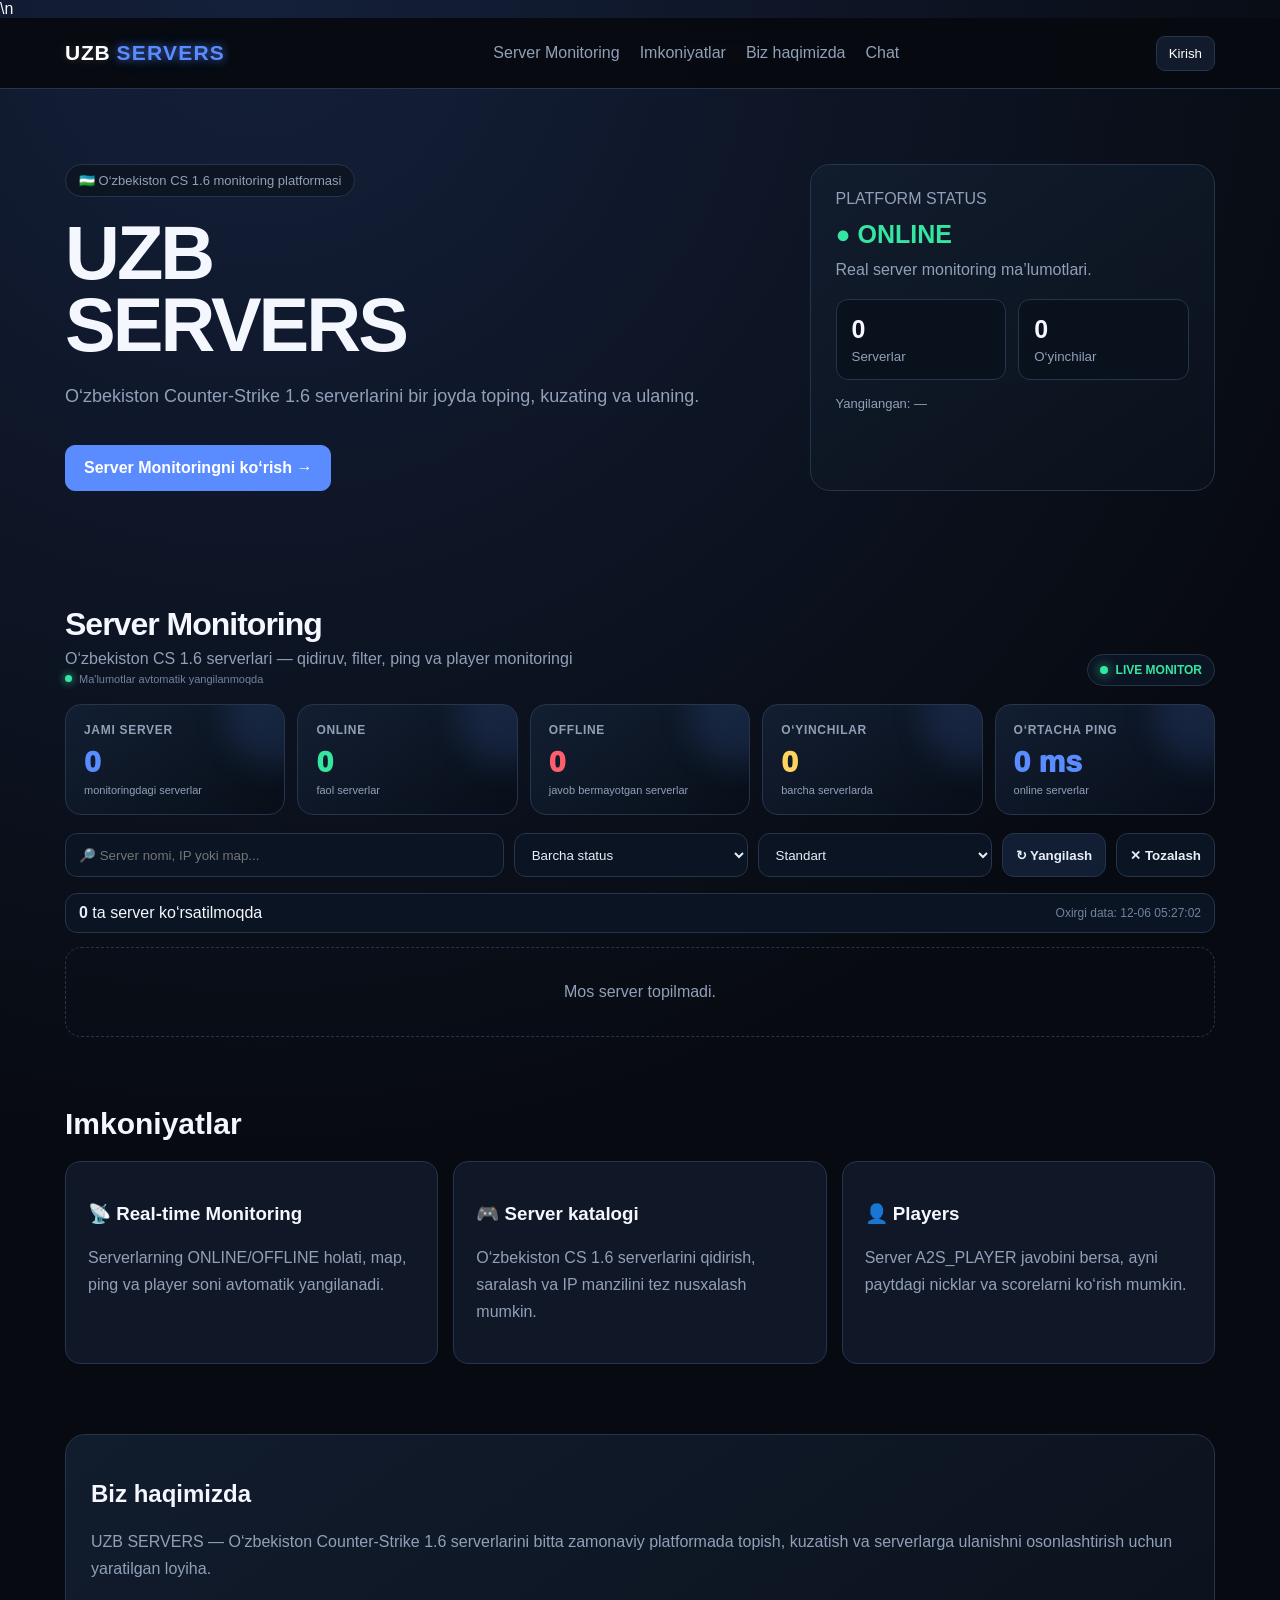
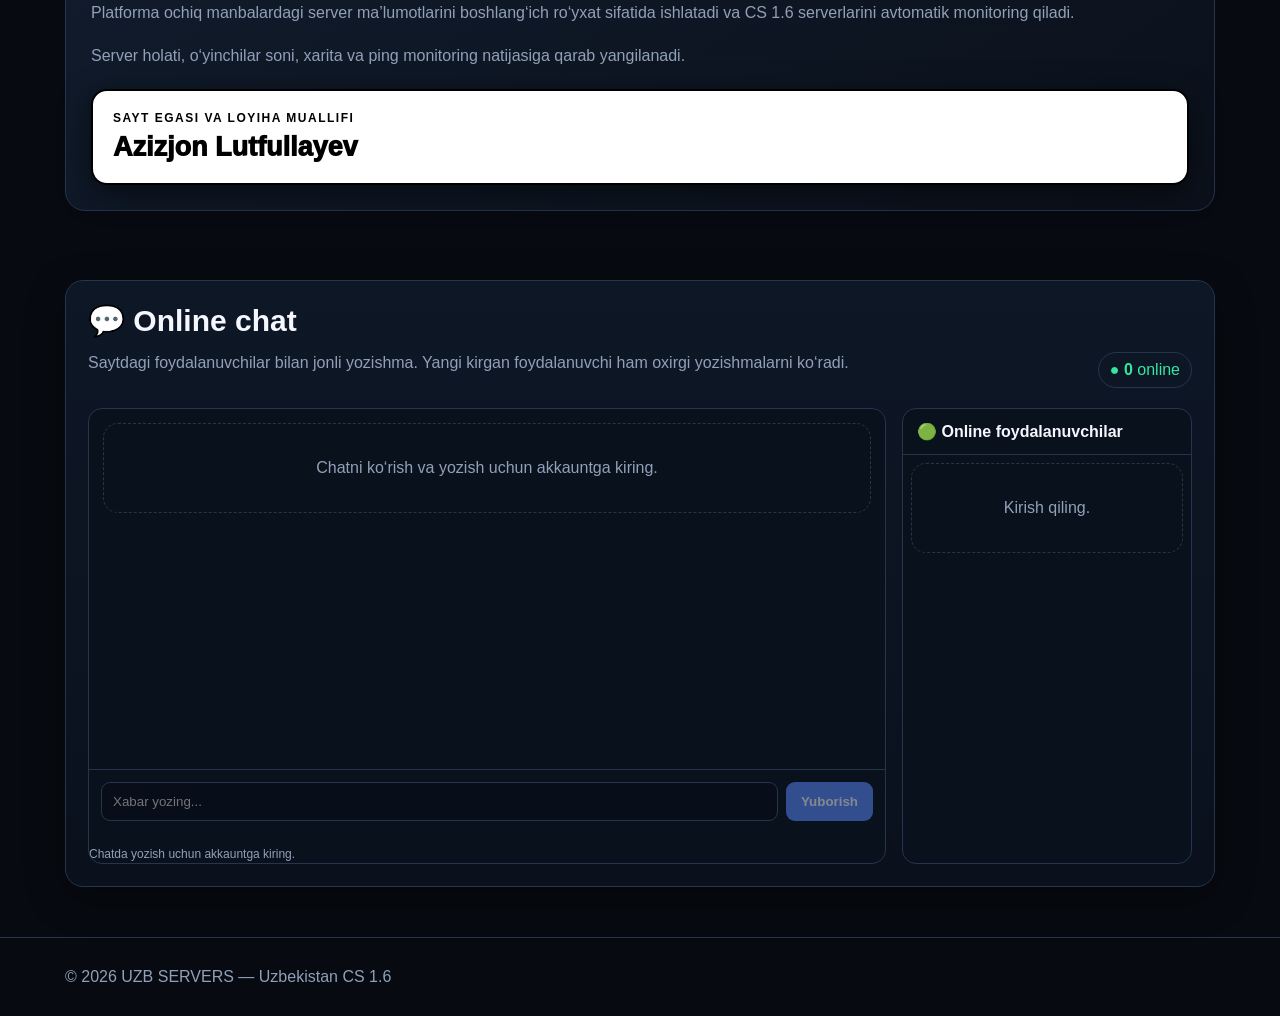
==== public/index.html @ a0f43f0a "Update index.html" ====
<!doctype html>
<html lang="uz">
<head>

<meta charset="UTF-8">
<meta name="viewport" content="width=device-width,initial-scale=1">
<meta name="google-site-verification" content="S3c8AlsZO5zrsL05Uv-5ZqD1f1On1FGjm7GGjLqEiII" />
<title>UZB SERVERS — CS 1.6 Uzbekistan Servers</title>
<meta name="generator" content="UZB SERVERS Server Monitoring build 2026-10-02">\n<meta name="description" content="UZB SERVERS — O‘zbekistondagi CS 1.6 serverlar katalogi. Serverlar, IP manzillar, o‘yinchilar va server holatini ko‘ring.">
<meta name="keywords" content="CS 1.6, Counter Strike 1.6, Uzbekistan servers, Uzbek CS 1.6 servers, UZB servers">
<meta name="robots" content="index, follow">
<link rel="canonical" href="https://uzbservers.uzbservers.workers.dev/">


<style>

:root{
  --bg:#070a10;
  --card:#101827;
  --line:#26344c;
  --text:#f5f7ff;
  --muted:#91a0b8;
  --blue:#5b8cff;
  --green:#35e6a0;
  --red:#ff5f6d;
  --black:#050505
}

*{
  box-sizing:border-box
}

html{
  scroll-behavior:smooth
}

body{
  margin:0;
  background:radial-gradient(
    circle at 20% 0%,
    #14203a 0,
    #070a10 42%
  );
  color:var(--text);
  font-family:Arial,Helvetica,sans-serif
}

.container{
  width:min(1150px,calc(100% - 30px));
  margin:auto
}


/* =====================================================
   HEADER
===================================================== */

header{
  position:sticky;
  top:0;
  z-index:20;
  background:#070a10ee;
  backdrop-filter:blur(15px);
  border-bottom:1px solid var(--line)
}

.nav{
  min-height:70px;
  display:flex;
  align-items:center;
  justify-content:space-between;
  gap:18px
}

.logo{
  font-size:21px;
  font-weight:900;
  white-space:nowrap
}

.logo span{
  color:var(--blue)
}

nav{
  display:flex;
  gap:20px;
  align-items:center;
  color:var(--muted)
}

nav a{
  text-decoration:none;
  color:inherit
}

nav a:hover{
  color:#fff
}

.auth-nav{
  display:flex;
  gap:8px;
  align-items:center
}

.auth-btn{
  padding:9px 12px;
  border-radius:9px;
  border:1px solid var(--line);
  background:#111b2b;
  color:#fff;
  cursor:pointer
}

.auth-btn:hover{
  border-color:var(--blue)
}

.auth-btn.primary{
  background:var(--blue);
  border-color:var(--blue)
}

.gl-admin-button{
  border-color:#087dff !important;
  box-shadow:0 0 10px #087dff88,0 0 20px #00a66a55;
}

.menu-avatar{
  width:30px;
  height:30px;
  min-width:30px;
  border-radius:50%;
  overflow:hidden;
  display:inline-flex;
  align-items:center;
  justify-content:center;
  background:#172237;
  border:1px solid #3a4d6d;
  font-size:15px
}

.menu-avatar img{
  width:100%;
  height:100%;
  object-fit:cover;
  display:block
}


/* =====================================================
   USER MENU
===================================================== */

.user-menu{
  position:relative;
}

.user-dropdown{
  display:none;
  position:absolute;
  right:0;
  top:calc(100% + 8px);
  min-width:180px;
  padding:7px;
  background:#0d1522;
  border:1px solid var(--line);
  border-radius:12px;
  box-shadow:0 15px 45px #000b;
  z-index:100;
}

.user-dropdown.show{
  display:block;
}

.user-dropdown button{
  width:100%;
  padding:11px 12px;
  border:0;
  border-radius:8px;
  background:transparent;
  color:#fff;
  text-align:left;
  cursor:pointer;
}

.user-dropdown button:hover{
  background:#172237;
}


/* =====================================================
   HERO
===================================================== */

.hero{
  padding:75px 0 45px;
  display:grid;
  grid-template-columns:1.4fr .8fr;
  gap:35px
}

.badge{
  display:inline-block;
  padding:8px 13px;
  border:1px solid var(--line);
  border-radius:30px;
  color:var(--muted);
  font-size:13px;
  background:#0d1522
}

h1{
  font-size:clamp(45px,7vw,76px);
  line-height:.95;
  margin:20px 0;
  letter-spacing:-3px
}

.hero p{
  color:var(--muted);
  font-size:18px;
  line-height:1.7
}

.btn{
  display:inline-block;
  padding:13px 18px;
  border-radius:10px;
  border:1px solid var(--line);
  background:#111b2b;
  color:#fff;
  text-decoration:none;
  font-weight:bold;
  margin-top:15px;
  cursor:pointer
}

.btn.primary{
  background:var(--blue);
  border-color:var(--blue)
}


/* =====================================================
   PANEL
===================================================== */

.panel{
  background:linear-gradient(
    145deg,
    #111c2d,
    #0b111b
  );
  border:1px solid var(--line);
  border-radius:20px;
  padding:25px
}

.status{
  font-weight:bold;
  font-size:25px;
  margin:12px 0
}

.status.ok{
  color:var(--green)
}

.status.bad{
  color:var(--red)
}

.stats{
  display:grid;
  grid-template-columns:1fr 1fr;
  gap:12px;
  margin-top:20px
}

.stat{
  background:#09111d;
  border:1px solid var(--line);
  border-radius:12px;
  padding:15px
}

.stat b{
  font-size:25px
}

.stat small{
  display:block;
  color:var(--muted);
  margin-top:5px
}


/* =====================================================
   SECTIONS
===================================================== */

section{
  padding:35px 0
}

.section-title{
  display:flex;
  justify-content:space-between;
  align-items:end;
  gap:15px;
  margin-bottom:20px
}

.section-title h2{
  margin:0;
  font-size:30px
}

.section-title p{
  color:var(--muted)
}


/* =====================================================
   CONTROLS
===================================================== */

.controls{
  display:flex;
  gap:8px;
  flex-wrap:wrap;
  justify-content:flex-end
}

.search,
.sort{
  padding:12px;
  border-radius:10px;
  border:1px solid var(--line);
  background:#0c131f;
  color:#fff;
  outline:none
}

.search{
  width:250px
}

.sort{
  cursor:pointer
}


/* =====================================================
   SERVER
===================================================== */

.server{
  display:grid;
  grid-template-columns:
    1.5fr
    .7fr
    .7fr
    .8fr
    auto;

  gap:18px;
  align-items:center;
  padding:18px;
  margin:12px 0;

  background:var(--card);
  border:1px solid var(--line);
  border-radius:15px
}

.server:hover{
  border-color:#41639a
}

.server-name{
  font-weight:bold;
  font-size:16px
}

.ip{
  color:#8799b4;
  font-family:monospace;
  margin-top:6px
}

.online{
  color:var(--green);
  font-weight:bold
}

.offline{
  color:var(--red);
  font-weight:bold
}

.metric b{
  display:block
}

.metric small{
  color:var(--muted)
}

.actions{
  display:flex;
  gap:8px;
  flex-wrap:wrap
}

.copy,
.players-btn{
  padding:9px 12px;
  border-radius:9px;
  border:1px solid var(--line);
  background:#172237;
  color:#fff;
  cursor:pointer
}

.players-btn{
  background:#162744
}

.copy:hover,
.players-btn:hover{
  border-color:var(--blue)
}


/* =====================================================
   FEATURES
===================================================== */

.features{
  display:grid;
  grid-template-columns:repeat(3,1fr);
  gap:15px
}

.feature{
  background:var(--card);
  border:1px solid var(--line);
  border-radius:15px;
  padding:22px
}

.feature p,
.about-text{
  color:var(--muted);
  line-height:1.7
}


/* =====================================================
   OWNER
===================================================== */

.owner{
  margin-top:20px;
  background:#fff;
  border-radius:16px;
  padding:20px;
  border:2px solid #000;
  box-shadow:0 8px 30px #0008
}

.owner-title{
  color:#000;
  font-size:12px;
  font-weight:800;
  letter-spacing:1.5px
}

.owner-name{
  color:#000;
  font-size:27px;
  font-weight:950;
  margin-top:7px
}


/* =====================================================
   NOTICE
===================================================== */

.notice{
  margin-top:15px;
  padding:14px;
  border:1px dashed #35445d;
  border-radius:12px;
  color:var(--muted);
  font-size:13px
}

.empty{
  text-align:center;
  padding:35px;
  color:var(--muted);
  border:1px dashed var(--line);
  border-radius:15px
}


/* =====================================================
   FOOTER
===================================================== */

footer{
  margin-top:50px;
  border-top:1px solid var(--line);
  padding:30px 0;
  color:var(--muted)
}


/* =====================================================
   OVERLAY / MODAL
===================================================== */

.overlay{
  display:none;
  position:fixed;
  inset:0;
  background:#000b;
  z-index:50;
  align-items:center;
  justify-content:center;
  padding:20px
}

.modal{
  width:min(620px,100%);
  max-height:85vh;
  overflow:auto;

  background:#0d1522;
  border:1px solid var(--line);
  border-radius:18px;
  padding:22px;

  box-shadow:0 20px 80px #000
}

.modal-head{
  display:flex;
  justify-content:space-between;
  gap:15px;
  align-items:center
}

.close{
  border:0;
  background:#172237;
  color:#fff;
  border-radius:9px;
  padding:9px 12px;
  cursor:pointer
}

.close:hover{
  background:#21304a
}


/* =====================================================
   PLAYERS
===================================================== */

.player{
  display:flex;
  justify-content:space-between;
  gap:15px;
  padding:12px;
  border:1px solid var(--line);
  border-radius:10px;
  background:#09111d;
  margin-top:8px
}

.score{
  color:var(--muted)
}


/* =====================================================
   FORMS
===================================================== */

.form-group{
  margin:12px 0
}

.form-group label{
  display:block;
  color:var(--muted);
  font-size:13px;
  margin-bottom:6px
}

.form-group input{
  width:100%;
  padding:12px;
  border-radius:9px;
  border:1px solid var(--line);
  background:#09111d;
  color:#fff;
  outline:none
}

.form-group input:focus{
  border-color:var(--blue)
}

.form-submit{
  width:100%;
  padding:12px;
  border:0;
  border-radius:9px;
  background:var(--blue);
  color:#fff;
  font-weight:bold;
  cursor:pointer
}

.form-submit:hover{
  filter:brightness(1.08)
}

.form-submit:disabled{
  opacity:.6;
  cursor:wait
}

.form-note{
  color:var(--muted);
  font-size:12px;
  line-height:1.5;
  margin-top:12px
}


/* =====================================================
   PROFILE
===================================================== */

.profile-grid{
  display:grid;
  grid-template-columns:1fr 1fr;
  gap:12px
}

.profile-full{
  grid-column:1 / -1
}

.profile-header{
  display:flex;
  align-items:center;
  gap:18px;
  padding:18px;
  margin-bottom:18px;
  border:1px solid var(--line);
  border-radius:14px;
  background:#09111d;
}

.profile-avatar{
  width:90px;
  height:90px;
  min-width:90px;
  border-radius:50%;
  overflow:hidden;
  border:3px solid var(--blue);
  background:#172237;
  display:flex;
  align-items:center;
  justify-content:center;
  font-size:32px;
  font-weight:bold;
}

.profile-avatar img{
  width:100%;
  height:100%;
  object-fit:cover;
}

.profile-header-name{
  font-size:24px;
  font-weight:900;
}

.profile-header-login{
  color:var(--muted);
  margin-top:5px
}

.profile-status{
  display:inline-block;
  margin-top:8px;
  padding:5px 9px;
  border-radius:20px;
  background:#123526;
  color:var(--green);
  font-size:12px;
  font-weight:bold
}



/* =====================================================
   ONLINE CHAT / ADMIN
===================================================== */

.site-panel{
  margin-top:34px;
  padding:22px;
  border:1px solid var(--line);
  border-radius:18px;
  background:linear-gradient(180deg,#0e1726,#0a111d);
  box-shadow:0 12px 40px #0005
}

.chat-layout{
  display:grid;
  grid-template-columns:minmax(0,1fr) 290px;
  gap:16px
}

.chat-box,.online-users{
  border:1px solid var(--line);
  border-radius:14px;
  background:#09111d;
  overflow:hidden
}

.chat-messages{
  height:360px;
  overflow:auto;
  padding:14px
}

.chat-message{
  display:flex;
  gap:10px;
  margin-bottom:12px
}

.chat-avatar,.online-avatar{
  width:34px;
  height:34px;
  min-width:34px;
  border-radius:50%;
  overflow:hidden;
  background:#172237;
  border:1px solid #3a4d6d;
  display:flex;
  align-items:center;
  justify-content:center;
  font-size:16px
}

.chat-avatar img,.online-avatar img{
  width:100%;
  height:100%;
  object-fit:cover
}

.chat-bubble{
  min-width:0;
  padding:9px 11px;
  border-radius:11px;
  background:#111b2b;
  border:1px solid #1d2a40
}

.chat-meta{
  display:flex;
  gap:8px;
  align-items:center;
  margin-bottom:3px
}

.chat-name{font-weight:800}
.chat-time{font-size:11px;color:var(--muted)}
.chat-text{white-space:pre-wrap;word-break:break-word;line-height:1.45}

.chat-form{
  display:flex;
  gap:8px;
  padding:12px;
  border-top:1px solid var(--line)
}

.chat-form input{
  flex:1;
  min-width:0;
  padding:11px;
  border-radius:9px;
  border:1px solid var(--line);
  background:#070e19;
  color:#fff;
  outline:none
}

.chat-form button{
  border:0;
  border-radius:9px;
  padding:0 15px;
  background:var(--blue);
  color:#fff;
  font-weight:800;
  cursor:pointer
}

.chat-form button:disabled{opacity:.5;cursor:not-allowed}

.online-badge{
  padding:8px 11px;
  border:1px solid var(--line);
  border-radius:20px;
  color:var(--green);
  white-space:nowrap
}

.online-users-head{
  padding:13px 14px;
  font-weight:800;
  border-bottom:1px solid var(--line)
}

.online-users-list{
  max-height:420px;
  overflow:auto;
  padding:8px
}

.online-user{
  display:flex;
  align-items:center;
  gap:9px;
  padding:9px;
  border-radius:9px
}

.online-user:hover{background:#111b2b}
.online-user-name{font-weight:700;min-width:0;overflow:hidden;text-overflow:ellipsis;white-space:nowrap}
.online-user-sub{font-size:11px;color:var(--muted)}

.admin-stats{
  display:grid;
  grid-template-columns:repeat(5,1fr);
  gap:12px;
  margin-bottom:18px
}

.stat-card{
  padding:15px;
  border:1px solid var(--line);
  border-radius:12px;
  background:#09111d
}

.stat-card span{display:block;color:var(--muted);font-size:12px}
.stat-card b{display:block;font-size:24px;margin-top:6px}

.admin-table-wrap{overflow:auto;border:1px solid var(--line);border-radius:12px}
.admin-table{width:100%;border-collapse:collapse;min-width:760px}
.admin-table th,.admin-table td{padding:11px;border-bottom:1px solid var(--line);text-align:left;font-size:13px}
.admin-table th{color:var(--muted);background:#0b1422}
.admin-table tr:last-child td{border-bottom:0}
.admin-role{padding:5px 8px;border-radius:7px;border:1px solid var(--line);background:#101827;color:#fff}

/* =====================================================
   ROLE NICKNAME EFFECTS
===================================================== */

.role-admin-name{
  display:inline-block;
  padding:3px 8px;
  border-radius:8px;
  color:#fff7bf;
  background:linear-gradient(90deg,#6f5200,#d6a900,#fff0a0,#b47d00,#6f5200);
  background-size:300% 100%;
  animation:adminGold 2.4s linear infinite;
  box-shadow:0 0 10px #e2b40099,0 0 22px #e2b40055;
}

.role-gl-admin-name{
  display:inline-block;
  padding:3px 9px;
  border-radius:8px;
  color:#eaffff;
  background:linear-gradient(100deg,#0a1b38,#155cff,#07100b,#00a66a,#050505,#155cff);
  background-size:400% 100%;
  animation:glAdminGlow 3s linear infinite;
  box-shadow:0 0 10px #168cffaa,0 0 18px #00b96b77,0 0 28px #061d0f99;
}

@keyframes adminGold{
  0%{background-position:0% 50%;filter:brightness(.95)}
  50%{background-position:100% 50%;filter:brightness(1.35)}
  100%{background-position:0% 50%;filter:brightness(.95)}
}

@keyframes glAdminGlow{
  0%{background-position:0% 50%;filter:brightness(.9)}
  50%{background-position:100% 50%;filter:brightness(1.35)}
  100%{background-position:0% 50%;filter:brightness(.9)}
}

.role-user-name{display:inline-block}
.admin-online{color:var(--green);font-weight:800}
.admin-offline{color:var(--muted)}

.avatar-upload{margin-top:9px;padding:10px;border:1px dashed var(--line);border-radius:10px;background:#09111d}
.avatar-upload input{width:100%;color:#fff}
.avatar-upload small{display:block;color:var(--muted);margin-top:6px;line-height:1.4}

/* =====================================================
   RESPONSIVE
===================================================== */

@media(max-width:950px){

  nav{
    gap:12px
  }

  .server{
    grid-template-columns:1fr 1fr
  }

  .features{
    grid-template-columns:1fr
  }

}

@media(max-width:700px){

  .nav{
    flex-wrap:wrap;
    padding:10px 0
  }

  .auth-nav{
    margin-left:auto
  }

  .hero{
    grid-template-columns:1fr
  }

  nav{
    display:none
  }

  .profile-grid{
    grid-template-columns:1fr
  }

  .profile-full{
    grid-column:auto
  }

}

@media(max-width:520px){

  .server{
    grid-template-columns:1fr
  }

  .section-title{
    display:block
  }

  .controls{
    justify-content:stretch;
    margin-top:15px
  }

  .search,
  .sort{
    width:100%
  }

  .actions{
    width:100%
  }

  .user-dropdown{
    right:0
  }

  .profile-header{
    flex-direction:column;
    text-align:center
  }

}


.chat-actions{display:flex;justify-content:flex-end;margin-top:7px;}
.chat-edit-btn{border:1px solid #30415d;background:#172237;color:#9db7ff;padding:5px 8px;border-radius:7px;font-size:11px;cursor:pointer;transition:.2s;}
.chat-edit-btn:hover{background:#223451;border-color:#5b8cff;color:#fff;box-shadow:0 0 10px #5b8cff44;}



/* =========================================================
   UZB SERVERS — PREMIUM MONITOR DASHBOARD
   Added without changing the existing site components
========================================================= */

.monitor-dashboard{margin-top:35px}
.monitor-title{display:flex;align-items:flex-end;justify-content:space-between;gap:20px;margin-bottom:18px}
.monitor-title h2{margin:0;font-size:32px;font-weight:900;letter-spacing:-1px}
.monitor-title p{margin:7px 0 0;color:#91a0b8}
.monitor-live{display:flex;align-items:center;gap:8px;padding:8px 12px;border:1px solid #26344c;border-radius:999px;background:#0b1422;color:#35e6a0;font-size:12px;font-weight:800}
.monitor-live-dot{width:8px;height:8px;border-radius:50%;background:#35e6a0;box-shadow:0 0 12px #35e6a0;animation:monitorPulse 1.5s infinite}
@keyframes monitorPulse{0%,100%{opacity:1;transform:scale(1)}50%{opacity:.45;transform:scale(.75)}}

.monitor-stats{display:grid;grid-template-columns:repeat(5,1fr);gap:12px;margin-bottom:18px}
.monitor-stat{position:relative;overflow:hidden;padding:18px;background:linear-gradient(145deg,rgba(19,31,51,.96),rgba(8,14,24,.96));border:1px solid #26344c;border-radius:16px;transition:.25s}
.monitor-stat:hover{transform:translateY(-3px);border-color:#4d70a7;box-shadow:0 15px 40px rgba(0,0,0,.25)}
.monitor-stat::after{content:"";position:absolute;width:100px;height:100px;right:-40px;top:-40px;border-radius:50%;background:#5b8cff22;filter:blur(15px)}
.monitor-stat-label{color:#91a0b8;font-size:12px;font-weight:700;text-transform:uppercase;letter-spacing:.7px}
.monitor-stat-value{margin-top:8px;font-size:30px;font-weight:950}
.monitor-stat-sub{margin-top:5px;color:#91a0b8;font-size:11px}
.monitor-online{color:#35e6a0}.monitor-offline{color:#ff5f6d}.monitor-blue{color:#5b8cff}.monitor-yellow{color:#ffd45c}

.monitor-top-server{display:grid;grid-template-columns:1.4fr .7fr .7fr .7fr;gap:12px;margin-bottom:18px}
.monitor-highlight{padding:20px;background:linear-gradient(135deg,#111e34,#09111c);border:1px solid #26344c;border-radius:16px}
.monitor-highlight-label{color:#91a0b8;font-size:11px;text-transform:uppercase;letter-spacing:.8px}
.monitor-highlight-name{margin-top:8px;font-size:19px;font-weight:900}
.monitor-highlight-value{margin-top:5px;font-size:27px;font-weight:950}
.monitor-highlight-ip{margin-top:4px;color:#6f82a0;font-family:monospace;font-size:12px}

.monitor-server-grid{display:grid;grid-template-columns:repeat(2,1fr);gap:14px}
.monitor-server-card{position:relative;overflow:hidden;padding:18px;background:linear-gradient(145deg,#111b2c,#09111c);border:1px solid #26344c;border-radius:17px;transition:.25s}
.monitor-server-card:hover{transform:translateY(-3px);border-color:#496b9f;box-shadow:0 15px 45px #0006}
.monitor-server-card.online-card{border-left:3px solid #35e6a0}
.monitor-server-card.offline-card{border-left:3px solid #ff5f6d}
.monitor-server-head{display:flex;justify-content:space-between;align-items:flex-start;gap:12px}
.monitor-server-name{font-size:16px;font-weight:900}
.monitor-server-ip{margin-top:5px;color:#71839e;font-family:monospace;font-size:12px}
.monitor-status{display:inline-flex;align-items:center;gap:6px;padding:6px 9px;border-radius:999px;font-size:10px;font-weight:900}
.monitor-status.online{background:#0c3528;color:#35e6a0;border:1px solid #1b6e55}
.monitor-status.offline{background:#3a141b;color:#ff5f6d;border:1px solid #71313c}
.monitor-status-dot{width:6px;height:6px;border-radius:50%}
.monitor-status.online .monitor-status-dot{background:#35e6a0;box-shadow:0 0 8px #35e6a0}
.monitor-status.offline .monitor-status-dot{background:#ff5f6d}

.monitor-metrics{display:grid;grid-template-columns:repeat(3,1fr);gap:8px;margin-top:18px}
.monitor-metric{padding:11px;background:#080f19;border:1px solid #1c2940;border-radius:11px}
.monitor-metric-label{color:#71839e;font-size:10px}
.monitor-metric-value{margin-top:4px;font-size:16px;font-weight:900}
.monitor-ping-good{color:#35e6a0}.monitor-ping-medium{color:#ffd45c}.monitor-ping-bad{color:#ff5f6d}

.monitor-player-wrap{margin-top:15px}
.monitor-player-head{display:flex;justify-content:space-between;color:#91a0b8;font-size:11px;margin-bottom:7px}
.monitor-player-bar{height:7px;background:#172237;border-radius:999px;overflow:hidden}
.monitor-player-fill{height:100%;border-radius:999px;background:linear-gradient(90deg,#35e6a0,#5b8cff);box-shadow:0 0 12px #35e6a055;transition:width .5s ease}

.monitor-actions{display:flex;gap:8px;margin-top:15px}
.monitor-action{flex:1;padding:9px 11px;border:1px solid #26344c;border-radius:9px;background:#111b2b;color:#fff;cursor:pointer;font-size:12px;font-weight:700;transition:.2s}
.monitor-action:hover{border-color:#5b8cff;background:#162744}
.monitor-update{margin-top:15px;color:#637590;font-size:10px;text-align:right}

@media(max-width:1000px){.monitor-stats{grid-template-columns:repeat(3,1fr)}.monitor-top-server{grid-template-columns:1fr 1fr}}
@media(max-width:700px){.monitor-stats{grid-template-columns:1fr 1fr}.monitor-server-grid{grid-template-columns:1fr}.monitor-top-server{grid-template-columns:1fr}.monitor-title{display:block}.monitor-live{margin-top:12px;display:inline-flex}}
@media(max-width:450px){.monitor-stats{grid-template-columns:1fr}.monitor-metrics{grid-template-columns:1fr 1fr}}


/* =====================================================
   PREMIUM UZB SERVERS LOGO
   Click → page top
===================================================== */

.logo-link{
  position:relative;
  display:inline-flex;
  align-items:center;
  gap:6px;
  text-decoration:none;
  cursor:pointer;
  padding:8px 12px;
  margin-left:-12px;
  border-radius:12px;
  transition:
    transform .22s ease,
    background .22s ease,
    box-shadow .22s ease;
}

.logo-link::before{
  content:"";
  position:absolute;
  inset:0;
  border-radius:12px;
  background:linear-gradient(
    135deg,
    rgba(91,140,255,.16),
    rgba(53,230,160,.08)
  );
  opacity:0;
  transition:opacity .22s ease;
  pointer-events:none;
}

.logo-link:hover{
  transform:translateY(-1px);
  background:rgba(91,140,255,.07);
  box-shadow:
    0 0 18px rgba(91,140,255,.16),
    inset 0 0 14px rgba(53,230,160,.04);
}

.logo-link:hover::before{
  opacity:1;
}

.logo-link:active{
  transform:translateY(0) scale(.98);
}

.logo-link .logo-main,
.logo-link .logo-accent{
  position:relative;
  z-index:1;
}

.logo-link .logo-main{
  color:#ffffff;
  letter-spacing:.8px;
  text-shadow:
    0 0 8px rgba(255,255,255,.18);
}

.logo-link .logo-accent{
  color:#5b8cff;
  letter-spacing:1.2px;
  text-shadow:
    0 0 8px rgba(91,140,255,.65),
    0 0 18px rgba(91,140,255,.28);
}

.logo-link:focus-visible{
  outline:2px solid #5b8cff;
  outline-offset:3px;
}

@media(max-width:700px){
  .logo-link{
    padding:7px 9px;
    margin-left:-9px;
    gap:4px;
  }
}




/* =========================================================
   UZB SERVERS — ALL FEATURES ENHANCEMENT
========================================================= */
.monitor-toolbar{display:grid;grid-template-columns:1.5fr .8fr .8fr auto auto;gap:10px;margin:0 0 16px}
.monitor-control{min-height:44px;padding:0 13px;border:1px solid #26344c;border-radius:12px;background:#0b1422;color:#e8eef8;outline:none}
.monitor-control:focus{border-color:#5b8cff;box-shadow:0 0 0 3px #5b8cff22}
.monitor-toolbar button{cursor:pointer;font-weight:800}
.monitor-refresh{background:#111e34!important}
.monitor-refresh.is-refreshing{opacity:.7;pointer-events:none}
.monitor-filter-note{margin:-5px 0 14px;color:#71839e;font-size:12px}
.monitor-server-card{scroll-margin-top:90px}
.monitor-card-tools{display:flex;gap:7px;align-items:center}
.monitor-favorite{width:34px;height:34px;padding:0;border-radius:10px;border:1px solid #26344c;background:#0b1422;color:#71839e;cursor:pointer;font-size:17px}
.monitor-favorite.active{color:#ffd45c;border-color:#806b2b;background:#2a230d}
.monitor-action{cursor:pointer}
.monitor-action:disabled{opacity:.5;cursor:not-allowed}
.monitor-data-state{display:inline-flex;align-items:center;gap:7px;margin-top:5px;color:#71839e;font-size:11px}
.monitor-data-state .dot{width:7px;height:7px;border-radius:50%;background:#35e6a0;box-shadow:0 0 8px #35e6a0}
.monitor-empty-filter{grid-column:1/-1;padding:35px;text-align:center;border:1px dashed #26344c;border-radius:16px;color:#91a0b8}
.monitor-mini-bar{display:flex;justify-content:space-between;gap:12px;align-items:center;margin:0 0 14px;padding:10px 13px;border:1px solid #26344c;border-radius:12px;background:#0b1422}
.monitor-mini-bar b{color:#e8eef8}
.monitor-mini-right{color:#71839e;font-size:12px}
@media(max-width:1050px){
  .monitor-stats{grid-template-columns:repeat(3,1fr)}
  .monitor-toolbar{grid-template-columns:1fr 1fr 1fr}
}
@media(max-width:700px){
  .monitor-title{align-items:flex-start;flex-direction:column}
  .monitor-title h2{font-size:26px}
  .monitor-stats{grid-template-columns:repeat(2,1fr)}
  .monitor-top-server{grid-template-columns:1fr 1fr}
  .monitor-server-grid{grid-template-columns:1fr}
  .monitor-toolbar{grid-template-columns:1fr 1fr}
  .monitor-toolbar .monitor-search{grid-column:1/-1}
  .monitor-refresh{grid-column:1/-1}
  .monitor-mini-bar{align-items:flex-start;flex-direction:column}
}
@media(max-width:430px){
  .monitor-stats{grid-template-columns:1fr}
  .monitor-top-server{grid-template-columns:1fr}
  .monitor-toolbar{grid-template-columns:1fr}
  .monitor-toolbar .monitor-search{grid-column:auto}
}

</style>

<!-- UZB SERVERS SEO / SOCIAL META -->
<meta name="description" content="UZB SERVERS — O‘zbekiston CS 1.6 serverlarini qidirish, kuzatish va ulanish uchun zamonaviy server monitoring platformasi.">
<meta property="og:title" content="UZB SERVERS — CS 1.6 Server Monitoring">
<meta property="og:description" content="O‘zbekiston CS 1.6 serverlari: ONLINE/OFFLINE, players, map va ping monitoringi.">
<meta property="og:type" content="website">
<meta name="theme-color" content="#08111f">

</head>


<body>


<!-- =====================================================
     HEADER
===================================================== -->

<header>

<div class="container nav">

  <a
    href="#"
    class="logo logo-link"
    aria-label="UZB SERVERS — bosh sahifa"
    onclick="window.scrollTo({top:0,behavior:'smooth'}); return false;">

    <span class="logo-main">UZB</span>
    <span class="logo-accent">SERVERS</span>

  </a>


  <nav>

    <a href="#uzbMonitorDashboard">
      Server Monitoring
    </a>

    <a href="#features">
      Imkoniyatlar
    </a>

    <a href="#about">
      Biz haqimizda
    </a>

    <a href="#onlineChat">
      Chat
    </a>

    <a id="adminNavLink" href="#adminPanel" style="display:none">
      Admin
    </a>

  </nav>


  <div class="auth-nav">

    <!-- LOGGED OUT -->

    <button
      id="loginBtn"
      class="auth-btn"
      onclick="openAuth('login')">

      Kirish

    </button>


    <!-- LOGGED IN -->

    <div
      id="userMenu"
      class="user-menu"
      style="display:none">

      <button
        id="userMenuBtn"
        class="auth-btn"
        onclick="toggleUserMenu()">

        <span id="menuAvatar" class="menu-avatar">👤</span>
        <span id="menuUsername">
          User
        </span>
        ▾

      </button>


      <div
        id="userDropdown"
        class="user-dropdown">

        <button
          onclick="openProfileFromMenu()">

          👤 Profil

        </button>


        <button
          onclick="logoutUser()">

          🚪 Chiqish

        </button>

      </div>

    </div>

  </div>

</div>

</header>


<!-- =====================================================
     MAIN
===================================================== -->

<main>


<!-- =====================================================
     HERO
===================================================== -->

<section class="container hero">

  <div>

    <div class="badge">
      🇺🇿 O‘zbekiston CS 1.6 monitoring platformasi
    </div>


    <h1>

      UZB<br>
      SERVERS

    </h1>


    <p>

      O‘zbekiston Counter-Strike 1.6 serverlarini
      bir joyda toping, kuzating va ulaning.

    </p>


    <a
      class="btn primary"
      href="#uzbMonitorDashboard">

      Server Monitoringni ko‘rish →

    </a>

  </div>


  <div class="panel">

    <div style="color:#91a0b8">

      PLATFORM STATUS

    </div>


    <div
      id="platformStatus"
      class="status ok">

      ● ONLINE

    </div>


    <div style="color:#91a0b8">

      Real server monitoring ma’lumotlari.

    </div>


    <div class="stats">

      <div class="stat">

        <b id="serverCount">
          0
        </b>

        <small>
          Serverlar
        </small>

      </div>


      <div class="stat">

        <b id="playerCount">
          0
        </b>

        <small>
          O‘yinchilar
        </small>

      </div>

    </div>


    <div
      style="
        color:#91a0b8;
        margin-top:16px;
        font-size:13px
      ">

      Yangilangan:

      <span id="updatedAt">
        —
      </span>

    </div>

  </div>

</section>


<!-- =====================================================
     SERVER MONITORING
===================================================== -->

<section
  id="uzbMonitorDashboard"
  class="container">
</section>


<!-- =====================================================
     FEATURES
===================================================== -->

<section
  id="features"
  class="container">

  <div class="section-title">

    <h2>
      Imkoniyatlar
    </h2>

  </div>


  <div class="features">


    <div class="feature">

      <h3>
        📡 Real-time Monitoring
      </h3>

      <p>

        Serverlarning ONLINE/OFFLINE holati,
        map, ping va player soni avtomatik yangilanadi.

      </p>

    </div>


    <div class="feature">

      <h3>
        🎮 Server katalogi
      </h3>

      <p>

        O‘zbekiston CS 1.6 serverlarini qidirish,
        saralash va IP manzilini tez nusxalash mumkin.

      </p>

    </div>


    <div class="feature">

      <h3>
        👤 Players
      </h3>

      <p>

        Server A2S_PLAYER javobini bersa,
        ayni paytdagi nicklar va scorelarni ko‘rish mumkin.

      </p>

    </div>


  </div>

</section>


<!-- =====================================================
     ABOUT
===================================================== -->

<section
  id="about"
  class="container">

  <div class="panel">

    <h2>
      Biz haqimizda
    </h2>


    <p class="about-text">

      UZB SERVERS — O‘zbekiston Counter-Strike 1.6
      serverlarini bitta zamonaviy platformada topish,
      kuzatish va serverlarga ulanishni osonlashtirish
      uchun yaratilgan loyiha.

    </p>


    <p class="about-text">

      Platforma ochiq manbalardagi server ma’lumotlarini
      boshlang‘ich ro‘yxat sifatida ishlatadi va CS 1.6
      serverlarini avtomatik monitoring qiladi.

    </p>


    <p class="about-text">

      Server holati, o‘yinchilar soni, xarita va ping
      monitoring natijasiga qarab yangilanadi.

    </p>


    <div class="owner">

      <div class="owner-title">

        SAYT EGASI VA LOYIHA MUALLIFI

      </div>


      <div class="owner-name">

        Azizjon Lutfullayev

      </div>

    </div>

  </div>

</section>


</main>



<!-- =====================================================
     ONLINE CHAT
===================================================== -->

<section id="onlineChat" class="container site-panel chat-panel">

  <div class="section-title">
    <div>
      <h2>💬 Online chat</h2>
      <p>Saytdagi foydalanuvchilar bilan jonli yozishma. Yangi kirgan foydalanuvchi ham oxirgi yozishmalarni ko‘radi.</p>
    </div>
    <div class="online-badge"><span id="onlineDot">●</span> <b id="onlineCount">0</b> online</div>
  </div>

  <div class="chat-layout">
    <div class="chat-box">
      <div id="chatMessages" class="chat-messages">
        <div class="empty">Chat yuklanmoqda...</div>
      </div>
      <form id="chatForm" class="chat-form">
        <input id="chatInput" maxlength="500" autocomplete="off" placeholder="Xabar yozing..." disabled>
        <button type="submit" id="chatSend" disabled>Yuborish</button>
      </form>
      <div id="chatLoginNote" class="form-note">Chatda yozish uchun akkauntga kiring.</div>
    </div>

    <aside class="online-users">
      <div class="online-users-head">🟢 Online foydalanuvchilar</div>
      <div id="onlineUsersList" class="online-users-list">
        <div class="empty">Yuklanmoqda...</div>
      </div>
    </aside>
  </div>

</section>


<!-- =====================================================
     ADMIN PANEL
===================================================== -->

<section id="adminPanel" class="container site-panel admin-panel" style="display:none">

  <div class="section-title">
    <div>
      <h2>🛡️ Admin panel</h2>
      <p>Foydalanuvchilar, online holat va chat boshqaruvi.</p>
    </div>
    <button class="auth-btn" onclick="loadAdminPanel()">Yangilash</button>
  </div>

  <div class="admin-stats">
    <div class="stat-card"><span>Foydalanuvchilar</span><b id="adminTotalUsers">0</b></div>
    <div class="stat-card"><span>Online</span><b id="adminOnlineUsers">0</b></div>
    <div class="stat-card"><span>Chat xabarlari</span><b id="adminTotalMessages">0</b></div>
    <div class="stat-card"><span>Serverlar</span><b id="adminServerCount">0</b></div>
    <div class="stat-card"><span>Playerlar</span><b id="adminPlayerCount">0</b></div>
  </div>

  <div class="admin-table-wrap">
    <table class="admin-table">
      <thead>
        <tr><th>ID</th><th>Foydalanuvchi</th><th>Email</th><th>Holat</th><th>Role</th><th>Ro‘yxatdan o‘tgan</th><th>Boshqaruv</th></tr>
      </thead>
      <tbody id="adminUsersBody">
        <tr><td colspan="7">Yuklanmoqda...</td></tr>
      </tbody>
    </table>
  </div>

</section>

<!-- =====================================================
     FOOTER
===================================================== -->

<footer>

<div class="container">

  © 2026 UZB SERVERS — Uzbekistan CS 1.6

</div>

</footer>


<!-- USER DETAILS MODAL -->
<div id="userDetailsOverlay" class="overlay" onclick="if(event.target===this)closeUserDetails()">
  <div class="modal">
    <div class="modal-head">
      <div><h2 style="margin:0">👤 Foydalanuvchi ma’lumotlari</h2><div style="color:#91a0b8;margin-top:5px">Adminlar uchun ko‘rish oynasi</div></div>
      <button class="close" onclick="closeUserDetails()">Yopish ✕</button>
    </div>
    <div id="userDetailsBody" style="margin-top:15px"></div>
  </div>
</div>

<!-- =====================================================
     PLAYERS MODAL
===================================================== -->

<div
  id="playersOverlay"
  class="overlay"
  onclick="if(event.target===this)closePlayers()">

  <div class="modal">


    <div class="modal-head">

      <div>

        <h2
          id="modalTitle"
          style="margin:0">

          Players

        </h2>


        <div
          id="modalIp"
          style="
            color:#91a0b8;
            margin-top:5px">

        </div>

      </div>


      <button
        class="close"
        onclick="closePlayers()">

        Yopish ✕

      </button>

    </div>


    <div
      id="playerBox"
      style="margin-top:18px">

    </div>

  </div>

</div>


<!-- =====================================================
     PROFILE MODAL
===================================================== -->

<div
  id="profileOverlay"
  class="overlay"
  onclick="if(event.target===this)closeProfile()">


  <div class="modal">


    <div class="modal-head">

      <div>

        <h2 style="margin:0">

          Profil

        </h2>


        <div
          style="
            color:#91a0b8;
            margin-top:5px">

          Shaxsiy ma’lumotlaringiz

        </div>

      </div>


      <button
        class="close"
        onclick="closeProfile()">

        Yopish ✕

      </button>

    </div>


    <!-- PROFILE HEADER -->

    <div class="profile-header">


      <div
        id="profileAvatar"
        class="profile-avatar">

        👤

      </div>


      <div>

        <div
          id="profileHeaderName"
          class="profile-header-name">

          Foydalanuvchi

        </div>


        <div
          id="profileHeaderLogin"
          class="profile-header-login">

          @username

        </div>


        <div class="profile-status">

          ● AKKAUNT FAOL

        </div>

      </div>

    </div>


    <!-- PROFILE FORM -->

    <form
      id="profileForm"
      onsubmit="saveProfile(event)">


      <div class="profile-grid">


        <div class="form-group">

          <label>
            Login
          </label>


          <input
            id="profileUsername"
            disabled>

        </div>


        <div class="form-group">

          <label>
            Email
          </label>


          <input
            id="profileEmail"
            disabled>

        </div>


        <div
          class="form-group profile-full">

          <label>
            Avatar rasmi
          </label>

          <input
            id="profileAvatarUrl"
            maxlength="100000"
            placeholder="https://.../avatar.jpg">

          <div class="avatar-upload">
            <input
              id="profileAvatarFile"
              type="file"
              accept=".jpg,.jpeg,image/jpeg">
            <small>JPG/JPEG rasmini kompyuterdan tanlang. Rasm avtomatik 128×128 ga kichraytiriladi.</small>
          </div>

        </div>


        <div class="form-group">

          <label>
            Ism
          </label>


          <input
            id="profileFirstName"
            maxlength="80"
            placeholder="Ismingiz">

        </div>


        <div class="form-group">

          <label>
            Familiya
          </label>


          <input
            id="profileLastName"
            maxlength="80"
            placeholder="Familiyangiz">

        </div>


        <div class="form-group">

          <label>
            Telegram
          </label>


          <input
            id="profileTelegram"
            maxlength="100"
            placeholder="@username">

        </div>


        <div class="form-group">

          <label>
            Telefon raqami
          </label>


          <input
            id="profilePhone"
            maxlength="30"
            placeholder="+998...">

        </div>


        <div class="form-group">

          <label>
            Steam ID
          </label>


          <input
            id="profileSteamId"
            maxlength="64"
            placeholder="STEAM_0:1:12345678">

        </div>


        <div class="form-group">

          <label>
            Serverdagi nickname
          </label>


          <input
            id="profileServerNick"
            maxlength="32"
            placeholder="Serverdagi nickingiz">

        </div>


      </div>


      <button
        class="form-submit"
        id="profileSave">

        Saqlash

      </button>


    </form>


    <div class="form-note">

      Profil ma’lumotlari akkauntingizga bog‘langan
      holda D1 bazasida saqlanadi.
      Parol profil oynasida ko‘rsatilmaydi.

    </div>


  </div>

</div>


<!-- =====================================================
     LOGIN / REGISTER MODAL
===================================================== -->

<div
  id="authOverlay"
  class="overlay"
  onclick="if(event.target===this)closeAuth()">


  <div class="modal">


    <div class="modal-head">

      <div>

        <h2
          id="authTitle"
          style="margin:0">

          Kirish

        </h2>


        <div
          style="
            color:#91a0b8;
            margin-top:5px">

          UZB SERVERS akkaunti

        </div>

      </div>


      <button
        class="close"
        onclick="closeAuth()">

        Yopish ✕

      </button>

    </div>


    <form
      id="authForm"
      onsubmit="handleAuth(event)">


      <div class="form-group">

        <label>
          Login
        </label>


        <input
          id="authLogin"
          required
          minlength="3"
          autocomplete="username">

      </div>


      <div
        id="emailGroup"
        class="form-group"
        style="display:none">

        <label>
          Email
        </label>


        <input
          id="authEmail"
          type="email"
          autocomplete="email">

      </div>


      <div class="form-group">

        <label>
          Parol
        </label>


        <input
          id="authPassword"
          type="password"
          required
          minlength="8"
          autocomplete="current-password">

      </div>


      <button
        class="form-submit"
        id="authSubmit">

        Kirish

      </button>


    </form>


    <div
      id="authSwitch"
      style="
        text-align:center;
        margin-top:15px;
        color:#91a0b8">

    </div>

  </div>

</div>


<script>


/* =====================================================
   GLOBAL
===================================================== */

let data = [];

let authMode = "login";
let selectedAvatarDataUrl = "";
let currentUserState = null;
let chatTimer = null;
let presenceTimer = null;
let chatReady = false;


const list =
  document.getElementById(
    "serverList"
  );


const search =
  document.getElementById(
    "search"
  );


const sort =
  document.getElementById(
    "sort"
  );


/* =====================================================
   HTML ESCAPE
===================================================== */

function esc(value){

  return String(value ?? "")
    .replace(
      /[&<>"']/g,
      function(match){

        return {
          "&":"&amp;",
          "<":"&lt;",
          ">":"&gt;",
          '"':"&quot;",
          "'":"&#39;"
        }[match];

      }
    );

}


/* =====================================================
   SERVER RENDER
===================================================== */

function render(){

  if(!list || !search || !sort){
    return;
  }

  const query =
    search.value
      .toLowerCase()
      .trim();


  let filtered =
    data.filter(function(server){

      return (
        server.name +
        " " +
        server.ip +
        " " +
        server.map
      )
      .toLowerCase()
      .includes(query);

    });


  filtered.sort(function(a,b){

    if(sort.value === "players"){

      return (
        (b.players || 0) -
        (a.players || 0)
      );

    }


    if(sort.value === "ping"){

      return (
        (a.ping ?? 9999) -
        (b.ping ?? 9999)
      );

    }


    if(sort.value === "name"){

      return String(a.name)
        .localeCompare(
          String(b.name)
        );

    }


    return (
      Number(b.online) -
      Number(a.online)
    ) ||
    (
      (b.players || 0) -
      (a.players || 0)
    );

  });


  if(!filtered.length){

    list.innerHTML =
      '<div class="empty">' +
      'Server topilmadi.' +
      '</div>';

    return;

  }


  list.innerHTML =
    filtered.map(function(server){

      const index =
        data.indexOf(server);


      return `

      <div class="server">

        <div>

          <div class="server-name">

            ${esc(server.name)}

          </div>


          <div class="ip">

            ${esc(server.ip)}

          </div>

        </div>


        <div class="${
          server.online
            ? "online"
            : "offline"
        }">

          ● ${
            server.online
              ? "ONLINE"
              : "OFFLINE"
          }

        </div>


        <div class="metric">

          <b>

            ${server.players ?? 0}/${
              server.maxPlayers ?? 0
            }

          </b>

          <small>
            Players
          </small>

        </div>


        <div class="metric">

          <b>

            ${esc(server.map || "—")}

          </b>

          <small>
            Map
          </small>

        </div>


        <div class="metric">

          <b>

            ${
              server.ping != null
                ? server.ping + " ms"
                : "—"
            }

          </b>

          <small>
            Ping
          </small>

        </div>


        <div class="actions">


          <button
            class="copy"
            onclick="copyIp('${esc(server.ip)}',this)">

            Copy IP

          </button>


          <button
            class="players-btn"
            onclick="openPlayers(${index})">

            Players ${
              server.playerList?.length ?? 0
            }

          </button>


        </div>


      </div>

      `;

    })
    .join("");

}


/* =====================================================
   COPY IP
===================================================== */

async function copyIp(ip,button){

  try{

    await navigator.clipboard.writeText(ip);

    const old =
      button.textContent;

    button.textContent =
      "Copied ✓";

    setTimeout(
      function(){

        button.textContent =
          old;

      },
      1200
    );

  }catch(error){}

}


/* =====================================================
   PLAYERS
===================================================== */

function openPlayers(index){

  const server =
    data[index];

  if(!server){
    return;
  }


  document.getElementById(
    "modalTitle"
  ).textContent =
    server.name || "Players";


  document.getElementById(
    "modalIp"
  ).textContent =
    server.ip || "";


  const players =
    server.playerList || [];


  const box =
    document.getElementById(
      "playerBox"
    );


  if(players.length){

    box.innerHTML =
      players.map(function(player){

        return `

        <div class="player">

          <div>

            <b>

              ${esc(
                player.name ||
                "Unnamed"
              )}

            </b>

          </div>


          <div class="score">

            Score:
            ${player.score ?? 0}

          </div>

        </div>

        `;

      }).join("");

  }else{

    box.innerHTML = `

      <div class="empty">

        ${
          server.online
            ? "Hozir player ro‘yxati bo‘sh yoki server A2S_PLAYER javobini bermadi."
            : "Server offline."
        }

      </div>

    `;

  }


  document.getElementById(
    "playersOverlay"
  ).style.display =
    "flex";

}


function closePlayers(){

  document.getElementById(
    "playersOverlay"
  ).style.display =
    "none";

}


/* =====================================================
   SERVER MONITORING
===================================================== */

async function load(){

  try{

    const response =
      await fetch(
        "/servers.json?x=" +
        Date.now(),
        {
          cache:"no-store"
        }
      );


    if(!response.ok){

      throw new Error(
        "servers.json error"
      );

    }


    const json =
      await response.json();


    data =
      Array.isArray(json.servers)
        ? json.servers
        : [];


    document.getElementById(
      "serverCount"
    ).textContent =
      data.length;


    document.getElementById(
      "playerCount"
    ).textContent =
      data.reduce(
        function(total,server){

          return total +
            (Number(server.players) || 0);

        },
        0
      );


    document.getElementById(
      "updatedAt"
    ).textContent =
      json.updatedAt
        ? new Date(
            json.updatedAt * 1000
          ).toLocaleString("uz-UZ")
        : "—";


    document.getElementById(
      "platformStatus"
    ).textContent =
      "● ONLINE";


    document.getElementById(
      "platformStatus"
    ).className =
      "status ok";


    if(list && search && sort){
      render();
    }

    if(["admin","gl_admin"].includes(currentUserState?.role)) loadAdminPanel();


  }catch(error){

    document.getElementById(
      "platformStatus"
    ).textContent =
      "● DATA ERROR";


    document.getElementById(
      "platformStatus"
    ).className =
      "status bad";


    list.innerHTML = `

      <div class="empty">

        Server ma’lumotlarini yuklab bo‘lmadi.
        /servers.json mavjudligini tekshiring.

      </div>

    `;

  }

}


/* =====================================================
   USER MENU
===================================================== */

function toggleUserMenu(){

  const menu =
    document.getElementById(
      "userDropdown"
    );

  if(!menu){
    return;
  }

  menu.classList.toggle("show");

}


function openProfileFromMenu(){

  const dropdown =
    document.getElementById(
      "userDropdown"
    );

  if(dropdown){

    dropdown.classList.remove(
      "show"
    );

  }

  openProfile();

}


document.addEventListener(
  "click",
  function(event){

    const userMenu =
      document.getElementById(
        "userMenu"
      );

    const dropdown =
      document.getElementById(
        "userDropdown"
      );

    if(
      userMenu &&
      dropdown &&
      !userMenu.contains(
        event.target
      )
    ){

      dropdown.classList.remove(
        "show"
      );

    }

  }
);



/* =====================================================
   AVATAR UPLOAD / PERSISTENCE
===================================================== */

function setMenuAvatar(url){
  const button = document.getElementById("userMenuBtn");
  if(!button) return;
  let avatar = document.getElementById("menuAvatar");
  if(!avatar){
    avatar = document.createElement("span");
    avatar.id = "menuAvatar";
    avatar.className = "menu-avatar";
    button.prepend(avatar);
  }
  if(url){
    avatar.innerHTML = `<img src="${esc(url)}" alt="Avatar" onerror="this.parentElement.textContent='👤'">`;
  }else{
    avatar.textContent = "👤";
  }
}

function resizeAvatarJpg(file){
  return new Promise((resolve,reject)=>{
    const reader = new FileReader();
    reader.onload = () => {
      const img = new Image();
      img.onload = () => {
        const canvas = document.createElement("canvas");
        canvas.width = 128;
        canvas.height = 128;
        const ctx = canvas.getContext("2d");
        const size = Math.min(img.width,img.height);
        const sx = (img.width-size)/2;
        const sy = (img.height-size)/2;
        ctx.drawImage(img,sx,sy,size,size,0,0,128,128);
        let dataUrl = canvas.toDataURL("image/jpeg",0.60);
        if(dataUrl.length > 90000) dataUrl = canvas.toDataURL("image/jpeg",0.45);
        resolve(dataUrl);
      };
      img.onerror = reject;
      img.src = reader.result;
    };
    reader.onerror = reject;
    reader.readAsDataURL(file);
  });
}

async function loadMenuAvatar(){
  if(!currentUserState) return;
  try{
    const response = await fetch("/api/profile",{credentials:"same-origin",cache:"no-store"});
    if(!response.ok){setMenuAvatar("");return;}
    const result = await response.json();
    setMenuAvatar(result.profile?.avatar_url || "");
  }catch(error){setMenuAvatar("");}
}

function setupAvatarUpload(){
  const input = document.getElementById("profileAvatarFile");
  if(!input || input.dataset.bound) return;
  input.dataset.bound = "1";
  input.addEventListener("change",async function(){
    const file = this.files?.[0];
    if(!file) return;
    if(file.type !== "image/jpeg"){
      alert("Faqat JPG/JPEG rasm tanlang.");
      this.value = "";
      return;
    }
    if(file.size > 10 * 1024 * 1024){
      alert("Rasm 10 MB dan kichik bo‘lsin.");
      this.value = "";
      return;
    }
    try{
      selectedAvatarDataUrl = await resizeAvatarJpg(file);
      const urlInput = document.getElementById("profileAvatarUrl");
      if(urlInput) urlInput.value = "";
      const box = document.getElementById("profileAvatar");
      if(box) box.innerHTML = `<img src="${esc(selectedAvatarDataUrl)}" alt="Avatar">`;
    }catch(error){
      selectedAvatarDataUrl = "";
      alert("Rasmni tayyorlab bo‘lmadi.");
    }
  });
}

function roleClass(role){
  if(role === "gl_admin") return "role-gl-admin-name";
  if(role === "admin") return "role-admin-name";
  return "role-user-name";
}

/* =====================================================
   ONLINE USERS
===================================================== */

async function sendHeartbeat(){
  if(!currentUserState) return;
  try{ await fetch("/api/presence",{method:"POST",credentials:"same-origin",cache:"no-store"}); }catch(error){}
}

async function loadOnlineUsers(){
  if(!currentUserState){
    document.getElementById("onlineCount").textContent = "0";
    document.getElementById("onlineUsersList").innerHTML = `<div class="empty">Kirish qiling.</div>`;
    return;
  }
  try{
    await sendHeartbeat();
    const response = await fetch("/api/online-users?x="+Date.now(),{credentials:"same-origin",cache:"no-store"});
    if(!response.ok) return;
    const result = await response.json();
    document.getElementById("onlineCount").textContent = result.total || 0;
    const box = document.getElementById("onlineUsersList");
    if(!result.users?.length){box.innerHTML=`<div class="empty">Hozircha online foydalanuvchi yo‘q.</div>`;return;}
    box.innerHTML = result.users.map(u=>`
      <div class="online-user">
        <div class="online-avatar">${u.avatar_url ? `<img src="${esc(u.avatar_url)}" alt="">` : "👤"}</div>
        <div style="min-width:0">
          <div class="online-user-name ${roleClass(u.role)}">${esc(u.first_name || u.username)}</div>
          <div class="online-user-sub">@${esc(u.username)}</div>
        </div>
      </div>
    `).join("");
  }catch(error){}
}

/* =====================================================
   CHAT
===================================================== */

function setChatEnabled(enabled){
  document.getElementById("chatInput").disabled = !enabled;
  document.getElementById("chatSend").disabled = !enabled;
  document.getElementById("chatLoginNote").textContent = enabled ? "Xabarlar avtomatik yangilanadi." : "Chatda yozish uchun akkauntga kiring.";
}

function formatChatTime(timestamp){
  return new Date(Number(timestamp)*1000).toLocaleString("uz-UZ",{hour:"2-digit",minute:"2-digit",day:"2-digit",month:"2-digit"});
}

async function loadChat(){
  if(!currentUserState){
    setChatEnabled(false);
    document.getElementById("chatMessages").innerHTML = `<div class="empty">Chatni ko‘rish va yozish uchun akkauntga kiring.</div>`;
    return;
  }
  try{
    const response = await fetch("/api/chat?x="+Date.now(),{credentials:"same-origin",cache:"no-store"});
    if(!response.ok) return;
    const result = await response.json();
    const box = document.getElementById("chatMessages");
    const wasNearBottom = box.scrollHeight - box.scrollTop - box.clientHeight < 80;
    if(!result.messages?.length){box.innerHTML=`<div class="empty">Hali xabarlar yo‘q. Birinchi xabarni yozing.</div>`;return;}
    box.innerHTML = result.messages.map(m=>{
      const canEdit = currentUserState && Number(m.user_id) === Number(currentUserState.id);
      return `
      <div class="chat-message">
        <div class="chat-avatar">${m.avatar_url ? `<img src="${esc(m.avatar_url)}" alt="">` : "👤"}</div>
        <div class="chat-bubble">
          <div class="chat-meta"><span class="chat-name ${roleClass(m.role)}">${esc(m.first_name || m.username)}</span><span class="chat-time">@${esc(m.username)} · ${formatChatTime(m.created_at)}</span></div>
          <div class="chat-text">${esc(m.message)}</div>
          ${canEdit ? `<div class="chat-actions"><button type="button" class="chat-edit-btn" onclick='editChatMessage(${Number(m.id)}, ${JSON.stringify(m.message)})'>✏️ Tahrirlash</button></div>` : ""}
        </div>
      </div>`;
    }).join("");
    if(wasNearBottom || !chatReady) box.scrollTop = box.scrollHeight;
    chatReady = true;
  }catch(error){}
}

async function editChatMessage(messageId, oldMessage){
  if(!currentUserState){
    alert("Avval akkauntga kiring.");
    return;
  }

  const next = prompt("Xabarni tahrirlash:", oldMessage);
  if(next === null) return;

  const message = next.trim();
  if(!message){
    alert("Xabar bo‘sh bo‘lishi mumkin emas.");
    return;
  }
  if(message.length > 1000){
    alert("Xabar 1000 belgidan oshmasin.");
    return;
  }

  try{
    const response = await fetch("/api/chat",{
      method:"PUT",
      headers:{"Content-Type":"application/json"},
      credentials:"same-origin",
      body:JSON.stringify({message_id:Number(messageId),message})
    });
    const result = await response.json().catch(()=>({}));
    if(!response.ok) throw new Error(result.error || "Xabar tahrirlanmadi.");
    await loadChat();
  }catch(error){
    alert(error.message || "Xabar tahrirlanmadi.");
  }
}

async function sendChatMessage(event){
  event.preventDefault();
  if(!currentUserState) return;
  const input = document.getElementById("chatInput");
  const message = input.value.trim();
  if(!message) return;
  input.disabled = true;
  try{
    const response = await fetch("/api/chat",{method:"POST",headers:{"Content-Type":"application/json"},credentials:"same-origin",body:JSON.stringify({message})});
    const result = await response.json().catch(()=>({}));
    if(!response.ok) throw new Error(result.error || "Xabar yuborilmadi.");
    input.value = "";
    await loadChat();
    await sendHeartbeat();
  }catch(error){alert(error.message || "Xabar yuborilmadi.");}
  finally{input.disabled = false;input.focus();}
}

/* =====================================================
   ADMIN PANEL
===================================================== */

async function loadAdminPanel(){
  if(!currentUserState || !["admin","gl_admin"].includes(currentUserState.role)) return;
  try{
    const statsResponse = await fetch("/api/admin/stats?x="+Date.now(),{credentials:"same-origin",cache:"no-store"});
    const stats = await statsResponse.json();
    if(statsResponse.ok){
      document.getElementById("adminTotalUsers").textContent=stats.total_users||0;
      document.getElementById("adminOnlineUsers").textContent=stats.online||0;
      document.getElementById("adminTotalMessages").textContent=stats.chat_messages||0;
      document.getElementById("adminServerCount").textContent=data.length;
      document.getElementById("adminPlayerCount").textContent=data.reduce((t,s)=>t+(Number(s.players)||0),0);
    }

    const response = await fetch("/api/admin/users?x="+Date.now(),{credentials:"same-origin",cache:"no-store"});
    const result = await response.json();
    if(!response.ok) throw new Error(result.error || "Admin ma’lumotlari yuklanmadi.");

    const body = document.getElementById("adminUsersBody");
    body.innerHTML = result.users.map(u=>{
      const canManage = u.id !== currentUserState.id && (currentUserState.role === "gl_admin" ? u.role !== "gl_admin" : u.role === "user");
      const roleControl = currentUserState.role === "gl_admin" && u.id !== currentUserState.id && u.role !== "gl_admin"
        ? `<select class="admin-role" onchange="changeUserRole(${u.id},this.value)">
            <option value="user" ${u.role==="user" ? "selected" : ""}>user</option>
            <option value="admin" ${u.role==="admin" ? "selected" : ""}>admin</option>
          </select>`
        : `<span class="admin-role">${esc(u.role)}</span>`;

      const banButton = canManage
        ? `<button class="copy" onclick="toggleUserBan(${u.id},${u.is_banned ? "false" : "true"})">${u.is_banned ? "Unban" : "Cheklash"}</button>`
        : "—";
      const detailButton = `<button class="copy" onclick="viewUserDetails(${u.id})">Ko‘rish</button>`;

      return `
      <tr>
        <td>${u.id}</td>
        <td><b class="${roleClass(u.role)}">${esc(u.username)}</b>${u.first_name ? `<div class="online-user-sub">${esc(u.first_name)} ${esc(u.last_name||"")}</div>` : ""}</td>
        <td>${esc(u.email)}</td>
        <td class="${u.online ? "admin-online" : "admin-offline"}">${u.is_banned ? "🚫 CHEKLANGAN" : (u.online ? "ONLINE" : "offline")}</td>
        <td>${roleControl}</td>
        <td>${new Date(Number(u.created_at)*1000).toLocaleDateString("uz-UZ")}</td>
        <td><div class="actions">${detailButton}${banButton}</div></td>
      </tr>`;
    }).join("") || `<tr><td colspan="7">Foydalanuvchilar yo‘q.</td></tr>`;
  }catch(error){alert(error.message || "Admin panel xatosi.");}
}

async function changeUserRole(userId,role){
  if(!currentUserState || currentUserState.role !== "gl_admin") return;
  try{
    const response=await fetch("/api/admin/role",{method:"POST",headers:{"Content-Type":"application/json"},credentials:"same-origin",body:JSON.stringify({user_id:userId,make_admin:role === "admin"})});
    const result=await response.json().catch(()=>({}));
    if(!response.ok) throw new Error(result.error || "Role o‘zgartirilmadi.");
    await loadAdminPanel();
  }catch(error){alert(error.message || "Role o‘zgartirilmadi.");await loadAdminPanel();}
}

async function toggleUserBan(userId,banned){
  try{
    const response=await fetch("/api/admin/ban",{method:"POST",headers:{"Content-Type":"application/json"},credentials:"same-origin",body:JSON.stringify({user_id:userId,banned})});
    const result=await response.json().catch(()=>({}));
    if(!response.ok) throw new Error(result.error || "Foydalanuvchi holatini o‘zgartirib bo‘lmadi.");
    await loadAdminPanel();
  }catch(error){alert(error.message || "Amal bajarilmadi.");await loadAdminPanel();}
}

async function viewUserDetails(userId){
  if(!currentUserState || !["admin","gl_admin"].includes(currentUserState.role)) return;
  try{
    const response=await fetch("/api/admin/user?id="+encodeURIComponent(userId),{credentials:"same-origin",cache:"no-store"});
    const result=await response.json().catch(()=>({}));
    if(!response.ok) throw new Error(result.error || "Foydalanuvchi ma’lumotlari olinmadi.");
    const u=result.user || result;
    const p=u.profile || u;
    document.getElementById("userDetailsBody").innerHTML=`
      <div class="profile-grid">
        <div class="form-group"><label>ID</label><input value="${esc(String(u.id ?? "—"))}" disabled></div>
        <div class="form-group"><label>Login</label><input value="${esc(u.username || "—")}" disabled></div>
        <div class="form-group"><label>Email</label><input value="${esc(u.email || "—")}" disabled></div>
        <div class="form-group"><label>Role</label><input value="${esc(u.role || "user")}" disabled></div>
        <div class="form-group"><label>Ism</label><input value="${esc(p.first_name || "—")}" disabled></div>
        <div class="form-group"><label>Familiya</label><input value="${esc(p.last_name || "—")}" disabled></div>
        <div class="form-group"><label>Telegram</label><input value="${esc(p.telegram || "—")}" disabled></div>
        <div class="form-group"><label>Telefon</label><input value="${esc(p.phone || "—")}" disabled></div>
        <div class="form-group"><label>Steam ID</label><input value="${esc(p.steam_id || "—")}" disabled></div>
        <div class="form-group"><label>Server nickname</label><input value="${esc(p.server_nickname || "—")}" disabled></div>
      </div>`;
    document.getElementById("userDetailsOverlay").style.display="flex";
  }catch(error){alert(error.message || "Ma’lumotlar yuklanmadi.");}
}

function closeUserDetails(){
  const el=document.getElementById("userDetailsOverlay");
  if(el) el.style.display="none";
}

/* =====================================================
   OPEN PROFILE
===================================================== */

async function openProfile(){

  try{

    const response =
      await fetch(
        "/api/profile",
        {
          method:"GET",
          credentials:"same-origin",
          cache:"no-store"
        }
      );


    const result =
      await response.json();


    if(!response.ok){

      throw new Error(
        result.error ||
        "Profilni yuklab bo‘lmadi."
      );

    }


    const user =
      result.user || {};


    const profile =
      result.profile || {};


    document.getElementById(
      "profileUsername"
    ).value =
      user.username || "";


    document.getElementById(
      "profileEmail"
    ).value =
      user.email || "";


    document.getElementById(
      "profileFirstName"
    ).value =
      profile.first_name || "";


    document.getElementById(
      "profileLastName"
    ).value =
      profile.last_name || "";


    document.getElementById(
      "profileTelegram"
    ).value =
      profile.telegram || "";


    document.getElementById(
      "profilePhone"
    ).value =
      profile.phone || "";


    document.getElementById(
      "profileSteamId"
    ).value =
      profile.steam_id || "";


    document.getElementById(
      "profileServerNick"
    ).value =
      profile.server_nickname || "";


    selectedAvatarDataUrl = "";

    document.getElementById(
      "profileAvatarUrl"
    ).value =
      profile.avatar_url || "";

    const avatarFile = document.getElementById("profileAvatarFile");
    if(avatarFile) avatarFile.value = "";
    setupAvatarUpload();


    document.getElementById(
      "profileHeaderName"
    ).textContent =
      profile.first_name ||
      user.username ||
      "Foydalanuvchi";


    document.getElementById(
      "profileHeaderLogin"
    ).textContent =
      "@" +
      (user.username || "");


    const avatarBox =
      document.getElementById(
        "profileAvatar"
      );


    if(profile.avatar_url){

      avatarBox.innerHTML =

        `<img
          src="${esc(profile.avatar_url)}"
          alt="Avatar"
          onerror="this.parentElement.textContent='👤'"
        >`;

    }else{

      avatarBox.textContent =
        "👤";

    }


    document.getElementById(
      "profileOverlay"
    ).style.display =
      "flex";


  }catch(error){

    alert(
      error.message ||
      "Profilni yuklab bo‘lmadi."
    );

  }

}


/* =====================================================
   CLOSE PROFILE
===================================================== */

function closeProfile(){

  document.getElementById(
    "profileOverlay"
  ).style.display =
    "none";

}


/* =====================================================
   SAVE PROFILE
===================================================== */

async function saveProfile(event){

  event.preventDefault();


  const button =
    document.getElementById(
      "profileSave"
    );


  button.disabled =
    true;


  button.textContent =
    "Saqlanmoqda...";


  const profile = {

    first_name:
      document.getElementById(
        "profileFirstName"
      ).value.trim(),


    last_name:
      document.getElementById(
        "profileLastName"
      ).value.trim(),


    telegram:
      document.getElementById(
        "profileTelegram"
      ).value.trim(),


    phone:
      document.getElementById(
        "profilePhone"
      ).value.trim(),


    steam_id:
      document.getElementById(
        "profileSteamId"
      ).value.trim(),


    server_nickname:
      document.getElementById(
        "profileServerNick"
      ).value.trim(),


    avatar_url:
      selectedAvatarDataUrl ||
      document.getElementById(
        "profileAvatarUrl"
      ).value.trim()

  };


  try{

    const response =
      await fetch(
        "/api/profile",
        {
          method:"PUT",

          headers:{
            "Content-Type":
              "application/json"
          },

          credentials:
            "same-origin",

          body:
            JSON.stringify(profile)
        }
      );


    const result =
      await response.json()
        .catch(
          function(){

            return {
              error:
                "Server javobi noto‘g‘ri."
            };

          }
        );


    if(!response.ok){

      throw new Error(
        result.error ||
        "Profilni saqlab bo‘lmadi."
      );

    }


    /* Avatarni darhol yangilaymiz */

    const avatarBox =
      document.getElementById(
        "profileAvatar"
      );


    if(profile.avatar_url){

      avatarBox.innerHTML =

        `<img
          src="${esc(profile.avatar_url)}"
          alt="Avatar"
          onerror="this.parentElement.textContent='👤'"
        >`;

    }else{

      avatarBox.textContent =
        "👤";

    }


    document.getElementById(
      "profileHeaderName"
    ).textContent =
      profile.first_name ||
      document.getElementById(
        "profileUsername"
      ).value ||
      "Foydalanuvchi";


    selectedAvatarDataUrl = "";
    setMenuAvatar(profile.avatar_url || "");

    alert(
      "Profil muvaffaqiyatli saqlandi!"
    );


    closeProfile();


  }catch(error){

    alert(
      error.message ||
      "Profilni saqlashda xatolik."
    );

  }finally{

    button.disabled =
      false;

    button.textContent =
      "Saqlash";

  }

}


/* =====================================================
   AUTH OPEN
===================================================== */

function openAuth(mode){

  authMode =
    mode;


  document.getElementById(
    "authOverlay"
  ).style.display =
    "flex";


  document.getElementById(
    "authTitle"
  ).textContent =
    mode === "login"
      ? "Kirish"
      : "Ro‘yxatdan o‘tish";


  document.getElementById(
    "authSubmit"
  ).textContent =
    mode === "login"
      ? "Kirish"
      : "Akkaunt yaratish";


  document.getElementById(
    "emailGroup"
  ).style.display =
    mode === "login"
      ? "none"
      : "block";


  document.getElementById(
    "authLogin"
  ).value = "";


  document.getElementById(
    "authEmail"
  ).value = "";


  document.getElementById(
    "authPassword"
  ).value = "";


  const switchBox =
    document.getElementById(
      "authSwitch"
    );


  if(mode === "login"){

    switchBox.innerHTML = `

      Akkauntingiz yo‘qmi?

      <button
        id="authSwitchBtn"
        class="close"
        type="button">

        Ro‘yxatdan o‘tish

      </button>

    `;

  }else{

    switchBox.innerHTML = `

      Akkauntingiz bormi?

      <button
        id="authSwitchBtn"
        class="close"
        type="button">

        Kirish

      </button>

    `;

  }


  document.getElementById(
    "authSwitchBtn"
  ).onclick =
    function(){

      openAuth(
        mode === "login"
          ? "register"
          : "login"
      );

    };

}


/* =====================================================
   CLOSE AUTH
===================================================== */

function closeAuth(){

  document.getElementById(
    "authOverlay"
  ).style.display =
    "none";

}


/* =====================================================
   LOGIN / REGISTER
===================================================== */

async function handleAuth(event){

  event.preventDefault();


  const login =
    document.getElementById(
      "authLogin"
    ).value.trim();


  const email =
    document.getElementById(
      "authEmail"
    ).value.trim();


  const password =
    document.getElementById(
      "authPassword"
    ).value;


  const submit =
    document.getElementById(
      "authSubmit"
    );


  submit.disabled =
    true;


  submit.textContent =
    "Yuklanmoqda...";


  try{

    const endpoint =
      authMode === "register"
        ? "/api/register"
        : "/api/login";


    const body =
      authMode === "register"
        ? {
            username:login,
            email:email,
            password:password
          }
        : {
            login:login,
            password:password
          };


    const response =
      await fetch(
        endpoint,
        {
          method:"POST",

          headers:{
            "Content-Type":
              "application/json"
          },

          credentials:
            "same-origin",

          body:
            JSON.stringify(body)
        }
      );


    const result =
      await response.json()
        .catch(
          function(){

            return {
              error:
                "Server javobi noto‘g‘ri."
            };

          }
        );


    if(!response.ok){

      throw new Error(
        result.error ||
        "Xatolik yuz berdi."
      );

    }


    closeAuth();


    alert(
      authMode === "register"
        ? "Akkaunt muvaffaqiyatli yaratildi: " +
          result.user.username

        : "Xush kelibsiz, " +
          result.user.username +
          "!"
    );


    updateAuthButtons(
      result.user
    );


  }catch(error){

    alert(
      error.message ||
      "Xatolik yuz berdi."
    );

  }finally{

    submit.disabled =
      false;

    submit.textContent =
      authMode === "login"
        ? "Kirish"
        : "Akkaunt yaratish";

  }

}


/* =====================================================
   AUTH BUTTONS
===================================================== */

function updateAuthButtons(user){

  currentUserState = user || null;

  const loginBtn = document.getElementById("loginBtn");
  const userMenu = document.getElementById("userMenu");
  const username = document.getElementById("menuUsername");
  const adminPanel = document.getElementById("adminPanel");
  const adminNavLink = document.getElementById("adminNavLink");

  if(user){
    if(loginBtn) loginBtn.style.display = "none";
    if(userMenu) userMenu.style.display = "block";
    if(username){
      username.textContent = user.username || "User";
      username.className = roleClass(user.role);
    }
    const userMenuBtn = document.getElementById("userMenuBtn");
    if(userMenuBtn) userMenuBtn.classList.toggle("gl-admin-button", user.role === "gl_admin");
    setChatEnabled(true);
    loadMenuAvatar();
    sendHeartbeat();
    loadOnlineUsers();
    loadChat();
    if(!presenceTimer) presenceTimer=setInterval(()=>{sendHeartbeat();loadOnlineUsers();},20000);
    if(!chatTimer) chatTimer=setInterval(loadChat,3000);
    if(["admin","gl_admin"].includes(user.role)){
      if(adminPanel) adminPanel.style.display="block";
      if(adminNavLink) adminNavLink.style.display="inline";
      loadAdminPanel();
    }else{
      if(adminPanel) adminPanel.style.display="none";
      if(adminNavLink) adminNavLink.style.display="none";
    }
  }else{
    if(loginBtn) loginBtn.style.display = "inline-block";
    if(userMenu) userMenu.style.display = "none";
    const userMenuBtn = document.getElementById("userMenuBtn");
    if(userMenuBtn) userMenuBtn.classList.remove("gl-admin-button");
    const username = document.getElementById("menuUsername");
    if(username) username.className = "";
    setMenuAvatar("");
    setChatEnabled(false);
    currentUserState = null;
    if(adminPanel) adminPanel.style.display="none";
    if(adminNavLink) adminNavLink.style.display="none";
    loadOnlineUsers();
    loadChat();
  }

}


/* =====================================================
   LOGOUT
===================================================== */

async function logoutUser(){

  try{

    await fetch(
      "/api/logout",
      {
        method:"POST",
        credentials:"same-origin"
      }
    );

  }finally{

    const dropdown =
      document.getElementById(
        "userDropdown"
      );

    if(dropdown){

      dropdown.classList.remove(
        "show"
      );

    }


    updateAuthButtons(
      null
    );

  }

}


/* =====================================================
   CHECK LOGIN
===================================================== */

async function checkAuth(){

  try{

    const response =
      await fetch(
        "/api/me",
        {
          credentials:
            "same-origin",
          cache:"no-store"
        }
      );


    if(!response.ok){

      updateAuthButtons(
        null
      );

      return;

    }


    const result =
      await response.json();


    updateAuthButtons(
      result.authenticated
        ? result.user
        : null
    );


  }catch(error){

    updateAuthButtons(
      null
    );

  }

}


/* =====================================================
   EVENTS
===================================================== */

if(search){
  search.addEventListener(
    "input",
    render
  );
}


if(sort){
  sort.addEventListener(
    "change",
    render
  );
}


document.getElementById("chatForm").addEventListener("submit", sendChatMessage);

setupAvatarUpload();

/* =====================================================
   START
===================================================== */

load();

checkAuth();


/*
  Server monitoring
  har 60 sekundda yangilanadi.
*/

setInterval(
  load,
  60000
);

</script>



<script>
/* =========================================================
   UZB SERVERS — ALL-IN-ONE PREMIUM SERVER MONITOR
   Preserves existing auth/chat/admin and openPlayers()
========================================================= */
(function(){
  "use strict";

  const DASHBOARD_ID = "uzbMonitorDashboard";
  const FAVORITES_KEY = "uzbservers:favorites";
  let allServers = [];
  let query = "";
  let status = "all";
  let sort = "default";
  let lastUpdated = 0;

  function esc(v){
    return String(v ?? "").replace(/[&<>"']/g,function(m){
      return {"&":"&amp;","<":"&lt;",">":"&gt;",'"':"&quot;","'":"&#039;"}[m];
    });
  }

  function pingClass(p){
    p = Number(p || 0);
    if(p <= 80) return "monitor-ping-good";
    if(p <= 160) return "monitor-ping-medium";
    return "monitor-ping-bad";
  }

  function formatTime(ts){
    if(!ts) return "—";
    const n = Number(ts);
    const d = new Date(n < 100000000000 ? n*1000 : n);
    return d.toLocaleString("uz-UZ",{day:"2-digit",month:"2-digit",hour:"2-digit",minute:"2-digit",second:"2-digit"});
  }

  function getFavorites(){
    try{
      return new Set(JSON.parse(localStorage.getItem(FAVORITES_KEY) || "[]"));
    }catch(e){
      return new Set();
    }
  }

  function saveFavorites(set){
    try{ localStorage.setItem(FAVORITES_KEY,JSON.stringify([...set])); }catch(e){}
  }

  function serverKey(s){
    return String(s.ip || s.name || "");
  }

  function copyIP(ip,button){
    if(!navigator.clipboard || !window.isSecureContext) return;
    navigator.clipboard.writeText(ip).then(function(){
      const old = button.textContent;
      button.textContent = "✓ Nusxalandi";
      setTimeout(function(){button.textContent=old},1200);
    }).catch(function(){});
  }

  function filteredServers(){
    const q = query.trim().toLowerCase();

    let list = allServers.filter(function(s){
      const matchesQuery = !q ||
        String(s.name || "").toLowerCase().includes(q) ||
        String(s.ip || "").toLowerCase().includes(q) ||
        String(s.map || "").toLowerCase().includes(q);

      const matchesStatus =
        status === "all" ||
        (status === "online" && !!s.online) ||
        (status === "offline" && !s.online);

      return matchesQuery && matchesStatus;
    });

    if(sort === "players"){
      list.sort((a,b)=>Number(b.players||0)-Number(a.players||0));
    }else if(sort === "ping"){
      list.sort((a,b)=>Number(a.ping||9999)-Number(b.ping||9999));
    }else if(sort === "name"){
      list.sort((a,b)=>String(a.name||"").localeCompare(String(b.name||""),"uz"));
    }else if(sort === "status"){
      list.sort((a,b)=>Number(b.online)-Number(a.online));
    }

    const favs = getFavorites();
    if(sort === "favorites"){
      list.sort((a,b)=>{
        return Number(favs.has(serverKey(b))) - Number(favs.has(serverKey(a)));
      });
    }

    return list;
  }

  function render(){
    const root = document.getElementById(DASHBOARD_ID);
    if(!root) return;

    const total = allServers.length;
    const online = allServers.filter(s=>!!s.online).length;
    const offline = total-online;
    const players = allServers.reduce((n,s)=>n+Number(s.players||0),0);
    const onlineServers = allServers.filter(s=>!!s.online);
    const avgPing = onlineServers.length
      ? Math.round(onlineServers.reduce((n,s)=>n+Number(s.ping||0),0)/onlineServers.length)
      : 0;

    const filtered = filteredServers();
    const favs = getFavorites();

    const topServer = allServers.slice().sort((a,b)=>Number(b.players||0)-Number(a.players||0))[0];

    root.innerHTML = `
      <div class="monitor-dashboard">
        <div class="monitor-title">
          <div>
            <h2>Server Monitoring</h2>
            <p>O‘zbekiston CS 1.6 serverlari — qidiruv, filter, ping va player monitoringi</p>
            <div class="monitor-data-state"><span class="dot"></span> Ma'lumotlar avtomatik yangilanmoqda</div>
          </div>
          <div class="monitor-live"><span class="monitor-live-dot"></span> LIVE MONITOR</div>
        </div>

        <div class="monitor-stats">
          <div class="monitor-stat"><div class="monitor-stat-label">Jami server</div><div class="monitor-stat-value monitor-blue">${total}</div><div class="monitor-stat-sub">monitoringdagi serverlar</div></div>
          <div class="monitor-stat"><div class="monitor-stat-label">Online</div><div class="monitor-stat-value monitor-online">${online}</div><div class="monitor-stat-sub">faol serverlar</div></div>
          <div class="monitor-stat"><div class="monitor-stat-label">Offline</div><div class="monitor-stat-value monitor-offline">${offline}</div><div class="monitor-stat-sub">javob bermayotgan serverlar</div></div>
          <div class="monitor-stat"><div class="monitor-stat-label">O‘yinchilar</div><div class="monitor-stat-value monitor-yellow">${players}</div><div class="monitor-stat-sub">barcha serverlarda</div></div>
          <div class="monitor-stat"><div class="monitor-stat-label">O‘rtacha ping</div><div class="monitor-stat-value monitor-blue">${avgPing} ms</div><div class="monitor-stat-sub">online serverlar</div></div>
        </div>

        ${topServer ? `
        <div class="monitor-top-server">
          <div class="monitor-highlight">
            <div class="monitor-highlight-label">Eng ko‘p o‘yinchili server</div>
            <div class="monitor-highlight-name">${esc(topServer.name)}</div>
            <div class="monitor-highlight-ip">${esc(topServer.ip)}</div>
          </div>
          <div class="monitor-highlight"><div class="monitor-highlight-label">Players</div><div class="monitor-highlight-value monitor-online">${Number(topServer.players||0)}/${Number(topServer.maxPlayers||0)}</div></div>
          <div class="monitor-highlight"><div class="monitor-highlight-label">Map</div><div class="monitor-highlight-value">${esc(topServer.map||"—")}</div></div>
          <div class="monitor-highlight"><div class="monitor-highlight-label">Ping</div><div class="monitor-highlight-value ${pingClass(topServer.ping)}">${Number(topServer.ping||0)} ms</div></div>
        </div>` : ""}

        <div class="monitor-toolbar">
          <input class="monitor-control monitor-search" id="monitorSearch" value="${esc(query)}" placeholder="🔎 Server nomi, IP yoki map..." aria-label="Server qidirish">
          <select class="monitor-control" id="monitorStatus" aria-label="Status filter">
            <option value="all" ${status==="all"?"selected":""}>Barcha status</option>
            <option value="online" ${status==="online"?"selected":""}>🟢 Online</option>
            <option value="offline" ${status==="offline"?"selected":""}>🔴 Offline</option>
          </select>
          <select class="monitor-control" id="monitorSort" aria-label="Server saralash">
            <option value="default" ${sort==="default"?"selected":""}>Standart</option>
            <option value="favorites" ${sort==="favorites"?"selected":""}>⭐ Sevimlilar</option>
            <option value="players" ${sort==="players"?"selected":""}>👥 Playerlar</option>
            <option value="ping" ${sort==="ping"?"selected":""}>📡 Ping</option>
            <option value="name" ${sort==="name"?"selected":""}>🔤 Nom</option>
            <option value="status" ${sort==="status"?"selected":""}>🟢 Status</option>
          </select>
          <button class="monitor-control monitor-refresh" id="monitorRefresh" type="button">↻ Yangilash</button>
          <button class="monitor-control" id="monitorReset" type="button">✕ Tozalash</button>
        </div>

        <div class="monitor-mini-bar">
          <div><b>${filtered.length}</b> ta server ko‘rsatilmoqda</div>
          <div class="monitor-mini-right">Oxirgi data: ${lastUpdated ? formatTime(lastUpdated) : "—"}</div>
        </div>

        <div class="monitor-server-grid">
          ${filtered.length ? filtered.map(function(s){
            const originalIndex = allServers.indexOf(s);
            return card(s,originalIndex,favs);
          }).join("") : `<div class="monitor-empty-filter">Mos server topilmadi.</div>`}
        </div>
      </div>
    `;

    const search = root.querySelector("#monitorSearch");
    const statusEl = root.querySelector("#monitorStatus");
    const sortEl = root.querySelector("#monitorSort");
    const refresh = root.querySelector("#monitorRefresh");
    const reset = root.querySelector("#monitorReset");

    search.addEventListener("input",function(){
      query=this.value;
      render();
      const el=document.getElementById("monitorSearch");
      if(el){el.focus();el.setSelectionRange(el.value.length,el.value.length);}
    });

    statusEl.addEventListener("change",function(){status=this.value;render();});
    sortEl.addEventListener("change",function(){sort=this.value;render();});

    reset.addEventListener("click",function(){
      query="";
      status="all";
      sort="default";
      render();
    });

    refresh.addEventListener("click",async function(){
      refresh.classList.add("is-refreshing");
      refresh.textContent="⟳ Yuklanmoqda...";
      await load();
    });

    root.querySelectorAll("[data-copy-ip]").forEach(function(btn){
      btn.addEventListener("click",function(){copyIP(btn.dataset.copyIp,btn);});
    });

    root.querySelectorAll("[data-favorite]").forEach(function(btn){
      btn.addEventListener("click",function(){
        const key=btn.dataset.favorite;
        const set=getFavorites();
        if(set.has(key)) set.delete(key); else set.add(key);
        saveFavorites(set);
        render();
      });
    });

    root.querySelectorAll("[data-players-index]").forEach(function(btn){
      btn.addEventListener("click",function(){
        const i=Number(btn.dataset.playersIndex);
        if(typeof window.openPlayers==="function") window.openPlayers(i);
      });
    });
  }

  function card(s,index,favs){
    const players=Number(s.players||0);
    const max=Math.max(Number(s.maxPlayers||0),1);
    const pct=Math.min(100,Math.round(players/max*100));
    const online=!!s.online;
    const key=serverKey(s);
    const favorite=favs.has(key);

    return `
      <article class="monitor-server-card ${online?"online-card":"offline-card"}">
        <div class="monitor-server-head">
          <div>
            <div class="monitor-server-name">${esc(s.name||"Unnamed server")}</div>
            <div class="monitor-server-ip">${esc(s.ip||"")}</div>
          </div>
          <div class="monitor-card-tools">
            <button class="monitor-favorite ${favorite?"active":""}" type="button" data-favorite="${esc(key)}" aria-label="Sevimliga qo‘shish">${favorite?"★":"☆"}</button>
            <div class="monitor-status ${online?"online":"offline"}"><span class="monitor-status-dot"></span>${online?"ONLINE":"OFFLINE"}</div>
          </div>
        </div>

        <div class="monitor-metrics">
          <div class="monitor-metric"><div class="monitor-metric-label">PLAYERS</div><div class="monitor-metric-value">${players}/${max}</div></div>
          <div class="monitor-metric"><div class="monitor-metric-label">MAP</div><div class="monitor-metric-value">${esc(s.map||"—")}</div></div>
          <div class="monitor-metric"><div class="monitor-metric-label">PING</div><div class="monitor-metric-value ${pingClass(s.ping)}">${online?Number(s.ping||0)+" ms":"—"}</div></div>
        </div>

        <div class="monitor-player-wrap">
          <div class="monitor-player-head"><span>Server bandligi</span><span>${pct}%</span></div>
          <div class="monitor-player-bar"><div class="monitor-player-fill" style="width:${pct}%"></div></div>
        </div>

        <div class="monitor-actions">
          <button class="monitor-action" type="button" data-copy-ip="${esc(s.ip||"")}">📋 IP nusxalash</button>
          <button class="monitor-action" type="button" data-players-index="${index}">👥 Players ${s.playerList? s.playerList.length : players}</button>
        </div>

        <div class="monitor-update">
          Oxirgi tekshiruv: ${formatTime(s.updatedAt || lastUpdated)}
        </div>
      </article>
    `;
  }

  async function load(){
    try{
      const response=await fetch("/servers.json?monitor="+Date.now(),{cache:"no-store"});
      if(!response.ok) throw new Error("servers.json");
      const json=await response.json();
      allServers=Array.isArray(json.servers)?json.servers:(Array.isArray(json)?json:[]);
      lastUpdated=json.updatedAt ? Number(json.updatedAt)*1000 : Date.now();
      render();
    }catch(error){
      console.error("UZB SERVERS monitor:",error);
    }
  }

  function start(){
    load();
    /* Frontend data refresh: 30 sec.
       Haqiqiy 1-second UDP ping uchun alohida server-side monitor/API kerak. */
    setInterval(load,30000);
  }

  if(document.readyState==="loading"){
    document.addEventListener("DOMContentLoaded",start);
  }else{
    start();
  }
})();
</script>
</body>
</html>
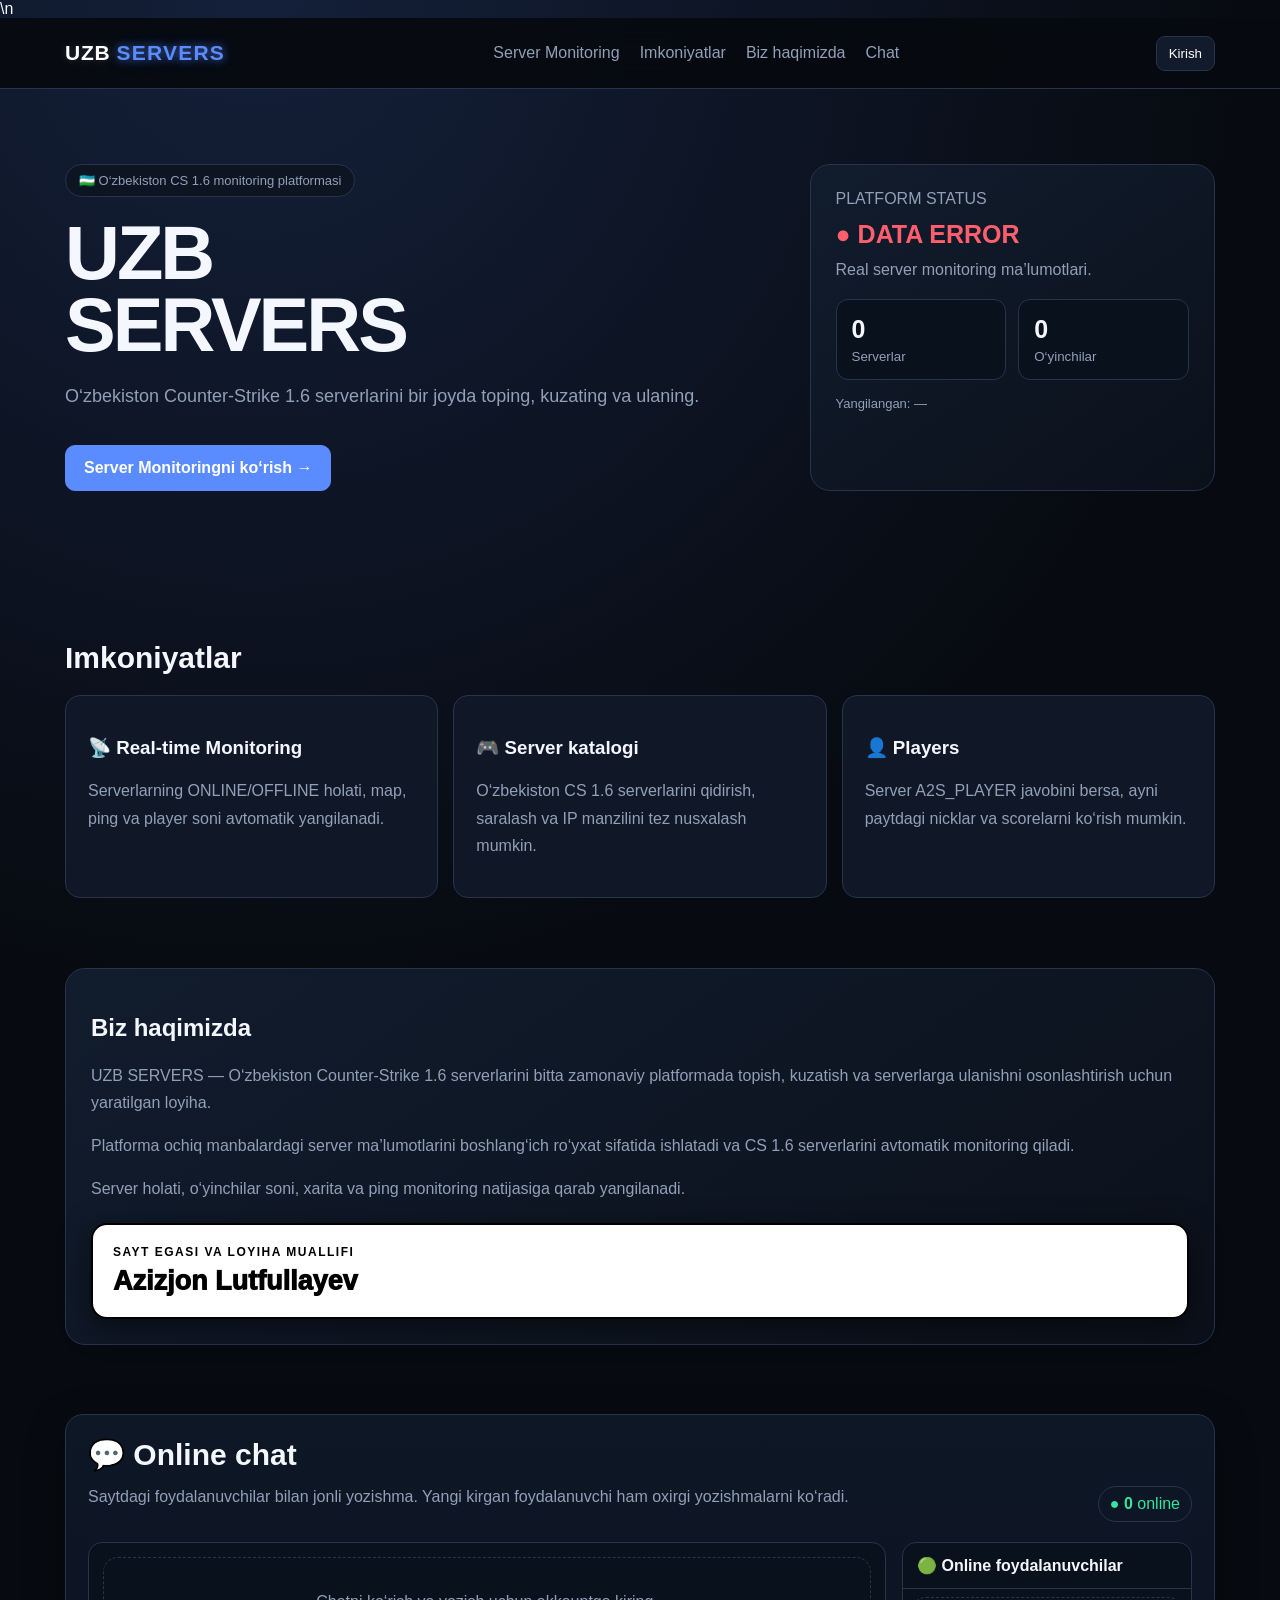
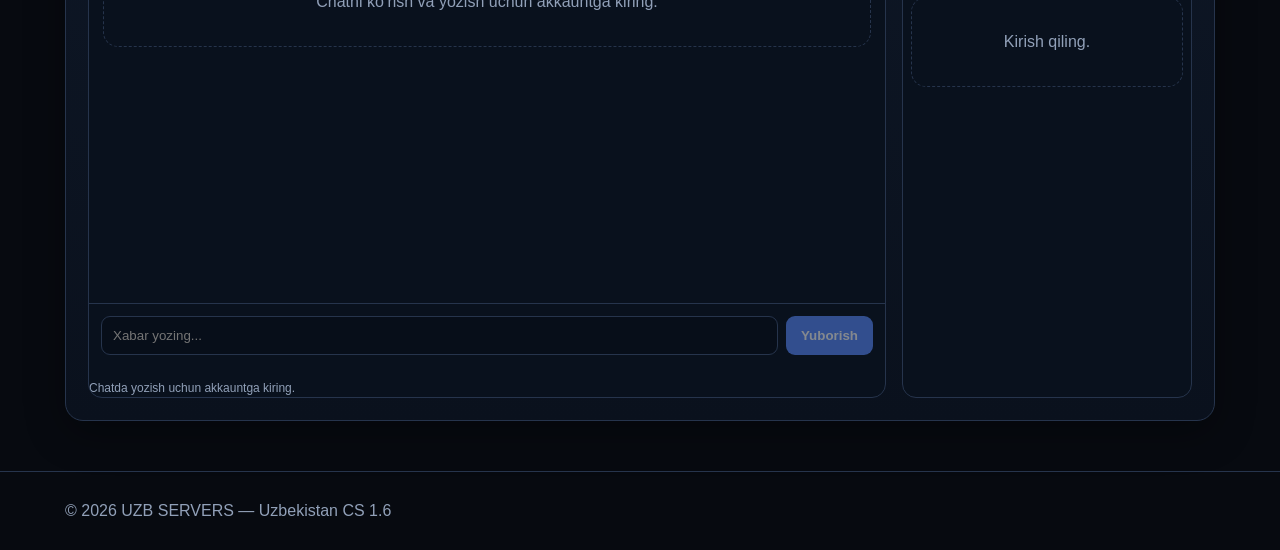
==== commit 8925baa1: "Update index.html" ====
--- a/public/index.html
+++ b/public/index.html
@@ -4232,5 +4232,401 @@
   }
 })();
 </script>
+  <!-- =========================================================
+     UZB SERVERS — LIVE DATA + MOBILE INTERFACE PATCH
+     Existing site/auth/chat/admin code is preserved.
+========================================================= -->
+
+<style id="uzb-live-mobile-patch">
+
+/* =========================================================
+   MOBILE HEADER + CHAT
+========================================================= */
+
+@media (max-width:700px){
+
+  header .nav{
+    flex-wrap:wrap;
+    gap:8px 12px;
+    padding:9px 0;
+  }
+
+  header .logo{
+    flex:1 1 auto;
+  }
+
+  /*
+     Telefonda menyuni yashirmaymiz.
+     Gorizontal scroll bilan barcha menyular ko‘rinadi.
+  */
+  header nav{
+    display:flex !important;
+    order:3;
+    width:100%;
+    max-width:100%;
+    gap:6px;
+    overflow-x:auto;
+    overflow-y:hidden;
+    padding:2px 0 5px;
+    scrollbar-width:none;
+    -webkit-overflow-scrolling:touch;
+  }
+
+  header nav::-webkit-scrollbar{
+    display:none;
+  }
+
+  header nav a{
+    flex:0 0 auto;
+    white-space:nowrap;
+    padding:7px 10px;
+    border:1px solid var(--line);
+    border-radius:9px;
+    background:#0d1522;
+    font-size:12px;
+  }
+
+  header .auth-nav{
+    flex:0 0 auto;
+    margin-left:0;
+  }
+
+
+  /* =======================================================
+     MOBILE CHAT
+  ======================================================= */
+
+  .chat-layout{
+    grid-template-columns:1fr !important;
+  }
+
+  .chat-panel{
+    width:min(100% - 20px,1150px);
+    margin-left:auto;
+    margin-right:auto;
+    padding:14px;
+  }
+
+  .chat-panel .section-title{
+    display:flex;
+    align-items:center;
+    gap:10px;
+  }
+
+  .chat-panel .section-title p{
+    font-size:12px;
+    line-height:1.45;
+  }
+
+  .chat-messages{
+    height:45vh;
+    min-height:260px;
+    max-height:520px;
+    padding:10px;
+  }
+
+  .chat-message{
+    gap:7px;
+  }
+
+  .chat-avatar{
+    width:30px;
+    height:30px;
+    min-width:30px;
+    font-size:14px;
+  }
+
+  .chat-bubble{
+    max-width:calc(100vw - 95px);
+  }
+
+  .chat-form{
+    padding:9px;
+    gap:6px;
+  }
+
+  .chat-form input{
+    min-width:0;
+    font-size:14px;
+  }
+
+  .chat-form button{
+    padding:0 12px;
+    white-space:nowrap;
+  }
+
+  .online-users{
+    max-height:none;
+  }
+
+  .online-users-list{
+    max-height:260px;
+  }
+
+
+  /* =======================================================
+     MOBILE SERVER MONITOR
+  ======================================================= */
+
+  .monitor-toolbar{
+    grid-template-columns:1fr !important;
+  }
+
+  .monitor-control{
+    width:100%;
+  }
+
+  .monitor-server-grid{
+    grid-template-columns:1fr !important;
+  }
+
+  .monitor-top-server{
+    grid-template-columns:1fr !important;
+  }
+
+  .monitor-stats{
+    grid-template-columns:repeat(2,1fr) !important;
+  }
+
+  .monitor-title{
+    display:block;
+  }
+
+  .monitor-live{
+    display:inline-flex;
+    margin-top:10px;
+  }
+
+}
+
+
+/* =========================================================
+   SMALL PHONES
+========================================================= */
+
+@media (max-width:390px){
+
+  .container{
+    width:calc(100% - 18px);
+  }
+
+  .logo{
+    font-size:18px;
+  }
+
+  header .auth-btn{
+    padding:7px 9px;
+    font-size:12px;
+  }
+
+  .monitor-stats{
+    grid-template-columns:1fr !important;
+  }
+
+  .chat-form input{
+    padding:10px 8px;
+  }
+
+  .chat-form button{
+    padding:0 10px;
+  }
+
+}
+
+</style>
+
+
+<script id="uzb-live-mobile-patch-js">
+
+(function(){
+
+  "use strict";
+
+
+  /* =======================================================
+     GITHUB LIVE SERVERS.JSON
+  ======================================================= */
+
+  const RAW_SERVERS_URL =
+    "https://raw.githubusercontent.com/AzizjonLutfullayev/uzbservers-web/main/public/servers.json";
+
+
+  const originalFetch =
+    window.fetch.bind(window);
+
+
+  function isServersRequest(input){
+
+    try{
+
+      const url =
+        typeof input === "string"
+          ? new URL(input, location.href)
+          : new URL(input.url, location.href);
+
+
+      return url.pathname === "/servers.json";
+
+    }catch(error){
+
+      return false;
+
+    }
+
+  }
+
+
+  /*
+     Sayt /servers.json so‘raganda
+     GitHub'dagi eng yangi faylni olamiz.
+  */
+
+  window.fetch =
+    function(input, init){
+
+      if(isServersRequest(input)){
+
+        const liveUrl =
+          RAW_SERVERS_URL +
+          "?live=" +
+          Date.now();
+
+
+        return originalFetch(
+          liveUrl,
+          {
+            method:"GET",
+
+            cache:"no-store",
+
+            mode:"cors",
+
+            headers:{
+              "Accept":"application/json"
+            }
+
+          }
+        );
+
+      }
+
+
+      return originalFetch(
+        input,
+        init
+      );
+
+    };
+
+
+  /* =======================================================
+     FORCE LIVE REFRESH
+  ======================================================= */
+
+  async function forceLiveRefresh(){
+
+    /*
+       Eski asosiy monitoring funksiyasini
+       yangi GitHub ma'lumoti bilan yangilaymiz.
+    */
+
+    try{
+
+      if(
+        typeof window.load === "function"
+      ){
+
+        await window.load();
+
+      }
+
+    }catch(error){
+
+      console.warn(
+        "UZB SERVERS live top refresh:",
+        error
+      );
+
+    }
+
+
+    /*
+       Premium Server Monitoring dashboardini
+       ham yangilaymiz.
+    */
+
+    try{
+
+      const refresh =
+        document.getElementById(
+          "monitorRefresh"
+        );
+
+
+      if(refresh){
+
+        refresh.click();
+
+      }
+
+    }catch(error){
+
+      console.warn(
+        "UZB SERVERS live dashboard refresh:",
+        error
+      );
+
+    }
+
+  }
+
+
+  /* =======================================================
+     START
+  ======================================================= */
+
+  function start(){
+
+    /*
+       Sahifa yuklangandan keyin darhol
+       yangi server ma'lumotini olamiz.
+    */
+
+    setTimeout(
+      forceLiveRefresh,
+      300
+    );
+
+
+    /*
+       Har 60 sekundda yangilanadi.
+    */
+
+    setInterval(
+      forceLiveRefresh,
+      60000
+    );
+
+  }
+
+
+  if(
+    document.readyState === "loading"
+  ){
+
+    document.addEventListener(
+      "DOMContentLoaded",
+      start
+    );
+
+  }else{
+
+    start();
+
+  }
+
+})();
+
+</script>
 </body>
 </html>
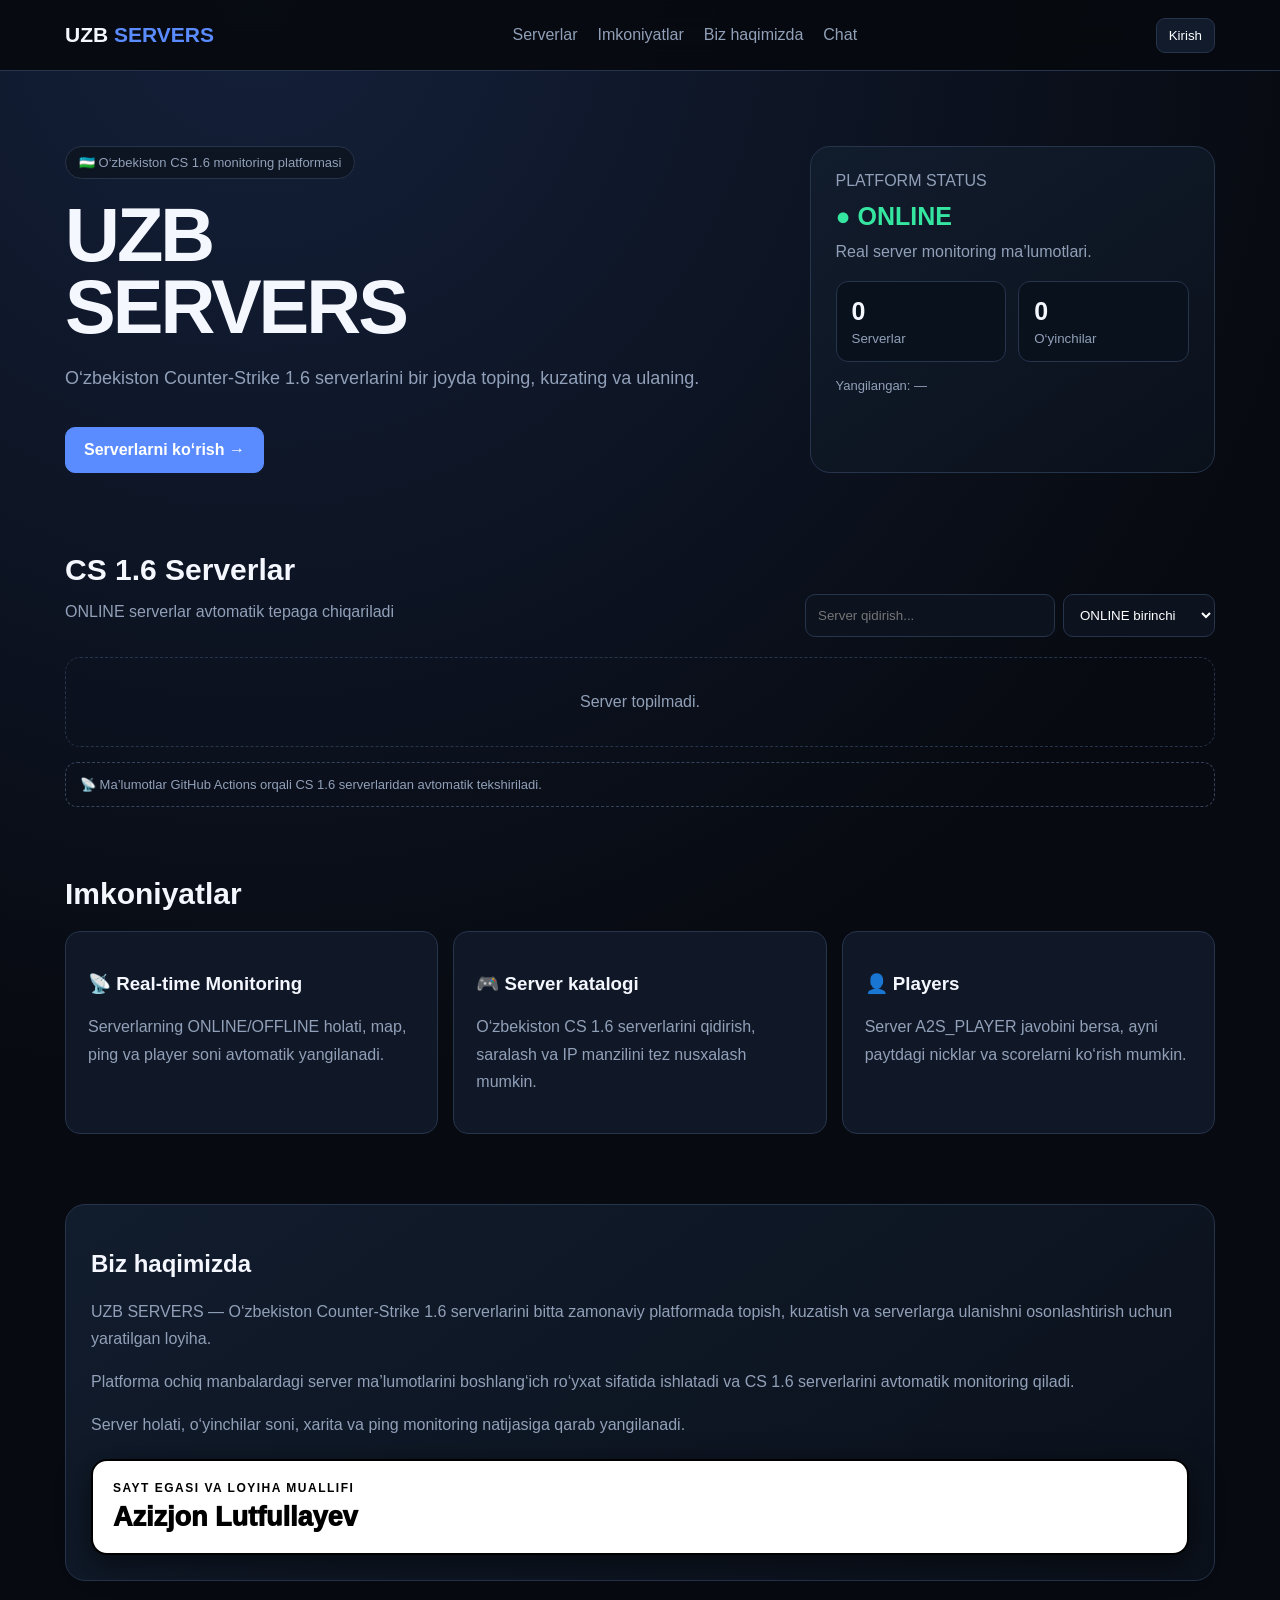
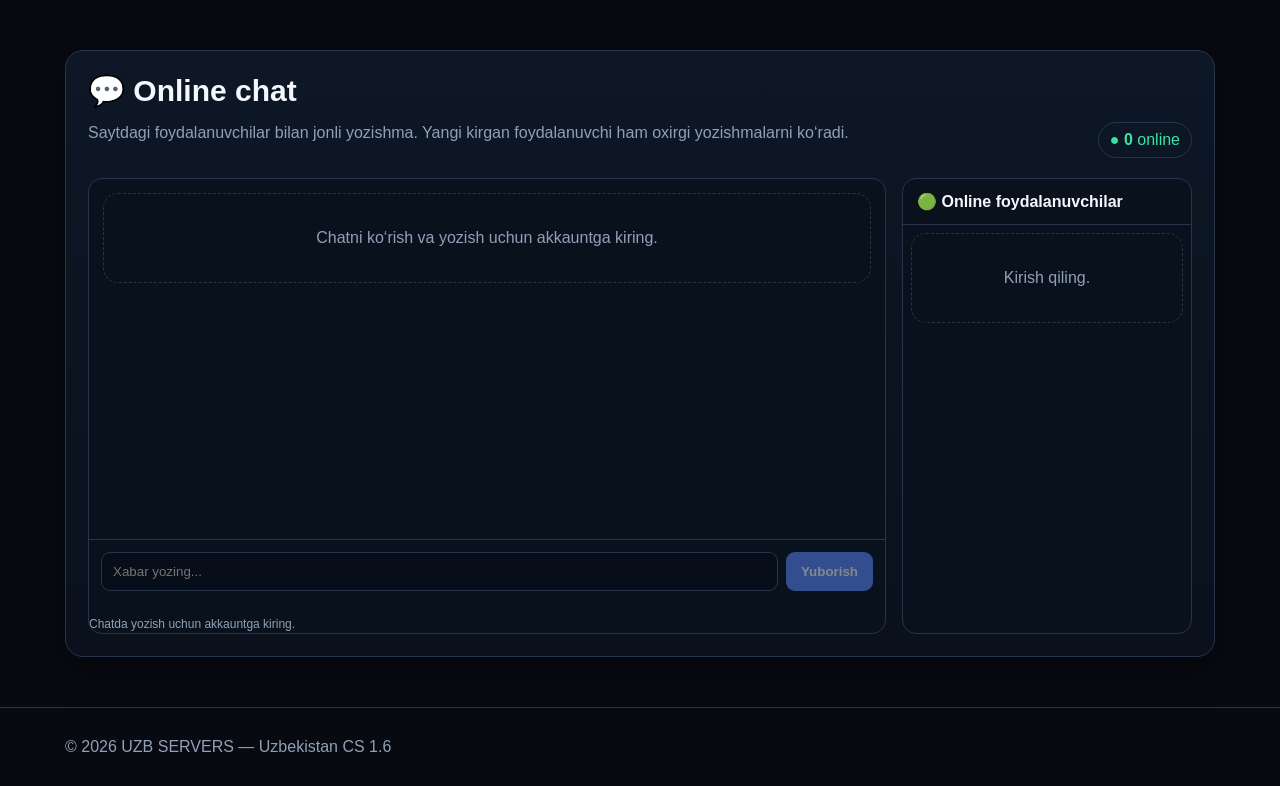
==== commit 04c2d565: "Update index.html" ====
--- a/public/index.html
+++ b/public/index.html
@@ -6,7 +6,7 @@
 <meta name="viewport" content="width=device-width,initial-scale=1">
 <meta name="google-site-verification" content="S3c8AlsZO5zrsL05Uv-5ZqD1f1On1FGjm7GGjLqEiII" />
 <title>UZB SERVERS — CS 1.6 Uzbekistan Servers</title>
-<meta name="generator" content="UZB SERVERS Server Monitoring build 2026-10-02">\n<meta name="description" content="UZB SERVERS — O‘zbekistondagi CS 1.6 serverlar katalogi. Serverlar, IP manzillar, o‘yinchilar va server holatini ko‘ring.">
+<meta name="description" content="UZB SERVERS — O‘zbekistondagi CS 1.6 serverlar katalogi. Serverlar, IP manzillar, o‘yinchilar va server holatini ko‘ring.">
 <meta name="keywords" content="CS 1.6, Counter Strike 1.6, Uzbekistan servers, Uzbek CS 1.6 servers, UZB servers">
 <meta name="robots" content="index, follow">
 <link rel="canonical" href="https://uzbservers.uzbservers.workers.dev/">
@@ -1014,216 +1014,7 @@
 .chat-actions{display:flex;justify-content:flex-end;margin-top:7px;}
 .chat-edit-btn{border:1px solid #30415d;background:#172237;color:#9db7ff;padding:5px 8px;border-radius:7px;font-size:11px;cursor:pointer;transition:.2s;}
 .chat-edit-btn:hover{background:#223451;border-color:#5b8cff;color:#fff;box-shadow:0 0 10px #5b8cff44;}
-
-
-
-/* =========================================================
-   UZB SERVERS — PREMIUM MONITOR DASHBOARD
-   Added without changing the existing site components
-========================================================= */
-
-.monitor-dashboard{margin-top:35px}
-.monitor-title{display:flex;align-items:flex-end;justify-content:space-between;gap:20px;margin-bottom:18px}
-.monitor-title h2{margin:0;font-size:32px;font-weight:900;letter-spacing:-1px}
-.monitor-title p{margin:7px 0 0;color:#91a0b8}
-.monitor-live{display:flex;align-items:center;gap:8px;padding:8px 12px;border:1px solid #26344c;border-radius:999px;background:#0b1422;color:#35e6a0;font-size:12px;font-weight:800}
-.monitor-live-dot{width:8px;height:8px;border-radius:50%;background:#35e6a0;box-shadow:0 0 12px #35e6a0;animation:monitorPulse 1.5s infinite}
-@keyframes monitorPulse{0%,100%{opacity:1;transform:scale(1)}50%{opacity:.45;transform:scale(.75)}}
-
-.monitor-stats{display:grid;grid-template-columns:repeat(5,1fr);gap:12px;margin-bottom:18px}
-.monitor-stat{position:relative;overflow:hidden;padding:18px;background:linear-gradient(145deg,rgba(19,31,51,.96),rgba(8,14,24,.96));border:1px solid #26344c;border-radius:16px;transition:.25s}
-.monitor-stat:hover{transform:translateY(-3px);border-color:#4d70a7;box-shadow:0 15px 40px rgba(0,0,0,.25)}
-.monitor-stat::after{content:"";position:absolute;width:100px;height:100px;right:-40px;top:-40px;border-radius:50%;background:#5b8cff22;filter:blur(15px)}
-.monitor-stat-label{color:#91a0b8;font-size:12px;font-weight:700;text-transform:uppercase;letter-spacing:.7px}
-.monitor-stat-value{margin-top:8px;font-size:30px;font-weight:950}
-.monitor-stat-sub{margin-top:5px;color:#91a0b8;font-size:11px}
-.monitor-online{color:#35e6a0}.monitor-offline{color:#ff5f6d}.monitor-blue{color:#5b8cff}.monitor-yellow{color:#ffd45c}
-
-.monitor-top-server{display:grid;grid-template-columns:1.4fr .7fr .7fr .7fr;gap:12px;margin-bottom:18px}
-.monitor-highlight{padding:20px;background:linear-gradient(135deg,#111e34,#09111c);border:1px solid #26344c;border-radius:16px}
-.monitor-highlight-label{color:#91a0b8;font-size:11px;text-transform:uppercase;letter-spacing:.8px}
-.monitor-highlight-name{margin-top:8px;font-size:19px;font-weight:900}
-.monitor-highlight-value{margin-top:5px;font-size:27px;font-weight:950}
-.monitor-highlight-ip{margin-top:4px;color:#6f82a0;font-family:monospace;font-size:12px}
-
-.monitor-server-grid{display:grid;grid-template-columns:repeat(2,1fr);gap:14px}
-.monitor-server-card{position:relative;overflow:hidden;padding:18px;background:linear-gradient(145deg,#111b2c,#09111c);border:1px solid #26344c;border-radius:17px;transition:.25s}
-.monitor-server-card:hover{transform:translateY(-3px);border-color:#496b9f;box-shadow:0 15px 45px #0006}
-.monitor-server-card.online-card{border-left:3px solid #35e6a0}
-.monitor-server-card.offline-card{border-left:3px solid #ff5f6d}
-.monitor-server-head{display:flex;justify-content:space-between;align-items:flex-start;gap:12px}
-.monitor-server-name{font-size:16px;font-weight:900}
-.monitor-server-ip{margin-top:5px;color:#71839e;font-family:monospace;font-size:12px}
-.monitor-status{display:inline-flex;align-items:center;gap:6px;padding:6px 9px;border-radius:999px;font-size:10px;font-weight:900}
-.monitor-status.online{background:#0c3528;color:#35e6a0;border:1px solid #1b6e55}
-.monitor-status.offline{background:#3a141b;color:#ff5f6d;border:1px solid #71313c}
-.monitor-status-dot{width:6px;height:6px;border-radius:50%}
-.monitor-status.online .monitor-status-dot{background:#35e6a0;box-shadow:0 0 8px #35e6a0}
-.monitor-status.offline .monitor-status-dot{background:#ff5f6d}
-
-.monitor-metrics{display:grid;grid-template-columns:repeat(3,1fr);gap:8px;margin-top:18px}
-.monitor-metric{padding:11px;background:#080f19;border:1px solid #1c2940;border-radius:11px}
-.monitor-metric-label{color:#71839e;font-size:10px}
-.monitor-metric-value{margin-top:4px;font-size:16px;font-weight:900}
-.monitor-ping-good{color:#35e6a0}.monitor-ping-medium{color:#ffd45c}.monitor-ping-bad{color:#ff5f6d}
-
-.monitor-player-wrap{margin-top:15px}
-.monitor-player-head{display:flex;justify-content:space-between;color:#91a0b8;font-size:11px;margin-bottom:7px}
-.monitor-player-bar{height:7px;background:#172237;border-radius:999px;overflow:hidden}
-.monitor-player-fill{height:100%;border-radius:999px;background:linear-gradient(90deg,#35e6a0,#5b8cff);box-shadow:0 0 12px #35e6a055;transition:width .5s ease}
-
-.monitor-actions{display:flex;gap:8px;margin-top:15px}
-.monitor-action{flex:1;padding:9px 11px;border:1px solid #26344c;border-radius:9px;background:#111b2b;color:#fff;cursor:pointer;font-size:12px;font-weight:700;transition:.2s}
-.monitor-action:hover{border-color:#5b8cff;background:#162744}
-.monitor-update{margin-top:15px;color:#637590;font-size:10px;text-align:right}
-
-@media(max-width:1000px){.monitor-stats{grid-template-columns:repeat(3,1fr)}.monitor-top-server{grid-template-columns:1fr 1fr}}
-@media(max-width:700px){.monitor-stats{grid-template-columns:1fr 1fr}.monitor-server-grid{grid-template-columns:1fr}.monitor-top-server{grid-template-columns:1fr}.monitor-title{display:block}.monitor-live{margin-top:12px;display:inline-flex}}
-@media(max-width:450px){.monitor-stats{grid-template-columns:1fr}.monitor-metrics{grid-template-columns:1fr 1fr}}
-
-
-/* =====================================================
-   PREMIUM UZB SERVERS LOGO
-   Click → page top
-===================================================== */
-
-.logo-link{
-  position:relative;
-  display:inline-flex;
-  align-items:center;
-  gap:6px;
-  text-decoration:none;
-  cursor:pointer;
-  padding:8px 12px;
-  margin-left:-12px;
-  border-radius:12px;
-  transition:
-    transform .22s ease,
-    background .22s ease,
-    box-shadow .22s ease;
-}
-
-.logo-link::before{
-  content:"";
-  position:absolute;
-  inset:0;
-  border-radius:12px;
-  background:linear-gradient(
-    135deg,
-    rgba(91,140,255,.16),
-    rgba(53,230,160,.08)
-  );
-  opacity:0;
-  transition:opacity .22s ease;
-  pointer-events:none;
-}
-
-.logo-link:hover{
-  transform:translateY(-1px);
-  background:rgba(91,140,255,.07);
-  box-shadow:
-    0 0 18px rgba(91,140,255,.16),
-    inset 0 0 14px rgba(53,230,160,.04);
-}
-
-.logo-link:hover::before{
-  opacity:1;
-}
-
-.logo-link:active{
-  transform:translateY(0) scale(.98);
-}
-
-.logo-link .logo-main,
-.logo-link .logo-accent{
-  position:relative;
-  z-index:1;
-}
-
-.logo-link .logo-main{
-  color:#ffffff;
-  letter-spacing:.8px;
-  text-shadow:
-    0 0 8px rgba(255,255,255,.18);
-}
-
-.logo-link .logo-accent{
-  color:#5b8cff;
-  letter-spacing:1.2px;
-  text-shadow:
-    0 0 8px rgba(91,140,255,.65),
-    0 0 18px rgba(91,140,255,.28);
-}
-
-.logo-link:focus-visible{
-  outline:2px solid #5b8cff;
-  outline-offset:3px;
-}
-
-@media(max-width:700px){
-  .logo-link{
-    padding:7px 9px;
-    margin-left:-9px;
-    gap:4px;
-  }
-}
-
-
-
-
-/* =========================================================
-   UZB SERVERS — ALL FEATURES ENHANCEMENT
-========================================================= */
-.monitor-toolbar{display:grid;grid-template-columns:1.5fr .8fr .8fr auto auto;gap:10px;margin:0 0 16px}
-.monitor-control{min-height:44px;padding:0 13px;border:1px solid #26344c;border-radius:12px;background:#0b1422;color:#e8eef8;outline:none}
-.monitor-control:focus{border-color:#5b8cff;box-shadow:0 0 0 3px #5b8cff22}
-.monitor-toolbar button{cursor:pointer;font-weight:800}
-.monitor-refresh{background:#111e34!important}
-.monitor-refresh.is-refreshing{opacity:.7;pointer-events:none}
-.monitor-filter-note{margin:-5px 0 14px;color:#71839e;font-size:12px}
-.monitor-server-card{scroll-margin-top:90px}
-.monitor-card-tools{display:flex;gap:7px;align-items:center}
-.monitor-favorite{width:34px;height:34px;padding:0;border-radius:10px;border:1px solid #26344c;background:#0b1422;color:#71839e;cursor:pointer;font-size:17px}
-.monitor-favorite.active{color:#ffd45c;border-color:#806b2b;background:#2a230d}
-.monitor-action{cursor:pointer}
-.monitor-action:disabled{opacity:.5;cursor:not-allowed}
-.monitor-data-state{display:inline-flex;align-items:center;gap:7px;margin-top:5px;color:#71839e;font-size:11px}
-.monitor-data-state .dot{width:7px;height:7px;border-radius:50%;background:#35e6a0;box-shadow:0 0 8px #35e6a0}
-.monitor-empty-filter{grid-column:1/-1;padding:35px;text-align:center;border:1px dashed #26344c;border-radius:16px;color:#91a0b8}
-.monitor-mini-bar{display:flex;justify-content:space-between;gap:12px;align-items:center;margin:0 0 14px;padding:10px 13px;border:1px solid #26344c;border-radius:12px;background:#0b1422}
-.monitor-mini-bar b{color:#e8eef8}
-.monitor-mini-right{color:#71839e;font-size:12px}
-@media(max-width:1050px){
-  .monitor-stats{grid-template-columns:repeat(3,1fr)}
-  .monitor-toolbar{grid-template-columns:1fr 1fr 1fr}
-}
-@media(max-width:700px){
-  .monitor-title{align-items:flex-start;flex-direction:column}
-  .monitor-title h2{font-size:26px}
-  .monitor-stats{grid-template-columns:repeat(2,1fr)}
-  .monitor-top-server{grid-template-columns:1fr 1fr}
-  .monitor-server-grid{grid-template-columns:1fr}
-  .monitor-toolbar{grid-template-columns:1fr 1fr}
-  .monitor-toolbar .monitor-search{grid-column:1/-1}
-  .monitor-refresh{grid-column:1/-1}
-  .monitor-mini-bar{align-items:flex-start;flex-direction:column}
-}
-@media(max-width:430px){
-  .monitor-stats{grid-template-columns:1fr}
-  .monitor-top-server{grid-template-columns:1fr}
-  .monitor-toolbar{grid-template-columns:1fr}
-  .monitor-toolbar .monitor-search{grid-column:auto}
-}
-
 </style>
-
-<!-- UZB SERVERS SEO / SOCIAL META -->
-<meta name="description" content="UZB SERVERS — O‘zbekiston CS 1.6 serverlarini qidirish, kuzatish va ulanish uchun zamonaviy server monitoring platformasi.">
-<meta property="og:title" content="UZB SERVERS — CS 1.6 Server Monitoring">
-<meta property="og:description" content="O‘zbekiston CS 1.6 serverlari: ONLINE/OFFLINE, players, map va ping monitoringi.">
-<meta property="og:type" content="website">
-<meta name="theme-color" content="#08111f">
-
 </head>
 
 
@@ -1238,22 +1029,15 @@
 
 <div class="container nav">
 
-  <a
-    href="#"
-    class="logo logo-link"
-    aria-label="UZB SERVERS — bosh sahifa"
-    onclick="window.scrollTo({top:0,behavior:'smooth'}); return false;">
-
-    <span class="logo-main">UZB</span>
-    <span class="logo-accent">SERVERS</span>
-
-  </a>
+  <div class="logo">
+    UZB <span>SERVERS</span>
+  </div>
 
 
   <nav>
 
-    <a href="#uzbMonitorDashboard">
-      Server Monitoring
+    <a href="#servers">
+      Serverlar
     </a>
 
     <a href="#features">
@@ -1378,9 +1162,9 @@
 
     <a
       class="btn primary"
-      href="#uzbMonitorDashboard">
-
-      Server Monitoringni ko‘rish →
+      href="#servers">
+
+      Serverlarni ko‘rish →
 
     </a>
 
@@ -1463,12 +1247,74 @@
 
 
 <!-- =====================================================
-     SERVER MONITORING
+     SERVERS
 ===================================================== -->
 
 <section
-  id="uzbMonitorDashboard"
+  id="servers"
   class="container">
+
+
+  <div class="section-title">
+
+    <div>
+
+      <h2>
+        CS 1.6 Serverlar
+      </h2>
+
+      <p>
+        ONLINE serverlar avtomatik tepaga chiqariladi
+      </p>
+
+    </div>
+
+
+    <div class="controls">
+
+      <input
+        id="search"
+        class="search"
+        placeholder="Server qidirish...">
+
+
+      <select
+        id="sort"
+        class="sort">
+
+        <option value="online">
+          ONLINE birinchi
+        </option>
+
+        <option value="players">
+          Playerlar bo‘yicha
+        </option>
+
+        <option value="ping">
+          Ping bo‘yicha
+        </option>
+
+        <option value="name">
+          Nom bo‘yicha
+        </option>
+
+      </select>
+
+    </div>
+
+  </div>
+
+
+  <div id="serverList"></div>
+
+
+  <div class="notice">
+
+    📡 Ma’lumotlar GitHub Actions orqali
+    CS 1.6 serverlaridan avtomatik tekshiriladi.
+
+  </div>
+
 </section>
 
 
@@ -2238,10 +2084,6 @@
 
 function render(){
 
-  if(!list || !search || !sort){
-    return;
-  }
-
   const query =
     search.value
       .toLowerCase()
@@ -2670,9 +2512,7 @@
       "status ok";
 
 
-    if(list && search && sort){
-      render();
-    }
+    render();
 
     if(["admin","gl_admin"].includes(currentUserState?.role)) loadAdminPanel();
 
@@ -3887,20 +3727,16 @@
    EVENTS
 ===================================================== */
 
-if(search){
-  search.addEventListener(
-    "input",
-    render
-  );
-}
-
-
-if(sort){
-  sort.addEventListener(
-    "change",
-    render
-  );
-}
+search.addEventListener(
+  "input",
+  render
+);
+
+
+sort.addEventListener(
+  "change",
+  render
+);
 
 
 document.getElementById("chatForm").addEventListener("submit", sendChatMessage);
@@ -3929,453 +3765,77 @@
 </script>
 
 
-
-<script>
-/* =========================================================
-   UZB SERVERS — ALL-IN-ONE PREMIUM SERVER MONITOR
-   Preserves existing auth/chat/admin and openPlayers()
-========================================================= */
-(function(){
-  "use strict";
-
-  const DASHBOARD_ID = "uzbMonitorDashboard";
-  const FAVORITES_KEY = "uzbservers:favorites";
-  let allServers = [];
-  let query = "";
-  let status = "all";
-  let sort = "default";
-  let lastUpdated = 0;
-
-  function esc(v){
-    return String(v ?? "").replace(/[&<>"']/g,function(m){
-      return {"&":"&amp;","<":"&lt;",">":"&gt;",'"':"&quot;","'":"&#039;"}[m];
-    });
-  }
-
-  function pingClass(p){
-    p = Number(p || 0);
-    if(p <= 80) return "monitor-ping-good";
-    if(p <= 160) return "monitor-ping-medium";
-    return "monitor-ping-bad";
-  }
-
-  function formatTime(ts){
-    if(!ts) return "—";
-    const n = Number(ts);
-    const d = new Date(n < 100000000000 ? n*1000 : n);
-    return d.toLocaleString("uz-UZ",{day:"2-digit",month:"2-digit",hour:"2-digit",minute:"2-digit",second:"2-digit"});
-  }
-
-  function getFavorites(){
-    try{
-      return new Set(JSON.parse(localStorage.getItem(FAVORITES_KEY) || "[]"));
-    }catch(e){
-      return new Set();
-    }
-  }
-
-  function saveFavorites(set){
-    try{ localStorage.setItem(FAVORITES_KEY,JSON.stringify([...set])); }catch(e){}
-  }
-
-  function serverKey(s){
-    return String(s.ip || s.name || "");
-  }
-
-  function copyIP(ip,button){
-    if(!navigator.clipboard || !window.isSecureContext) return;
-    navigator.clipboard.writeText(ip).then(function(){
-      const old = button.textContent;
-      button.textContent = "✓ Nusxalandi";
-      setTimeout(function(){button.textContent=old},1200);
-    }).catch(function(){});
-  }
-
-  function filteredServers(){
-    const q = query.trim().toLowerCase();
-
-    let list = allServers.filter(function(s){
-      const matchesQuery = !q ||
-        String(s.name || "").toLowerCase().includes(q) ||
-        String(s.ip || "").toLowerCase().includes(q) ||
-        String(s.map || "").toLowerCase().includes(q);
-
-      const matchesStatus =
-        status === "all" ||
-        (status === "online" && !!s.online) ||
-        (status === "offline" && !s.online);
-
-      return matchesQuery && matchesStatus;
-    });
-
-    if(sort === "players"){
-      list.sort((a,b)=>Number(b.players||0)-Number(a.players||0));
-    }else if(sort === "ping"){
-      list.sort((a,b)=>Number(a.ping||9999)-Number(b.ping||9999));
-    }else if(sort === "name"){
-      list.sort((a,b)=>String(a.name||"").localeCompare(String(b.name||""),"uz"));
-    }else if(sort === "status"){
-      list.sort((a,b)=>Number(b.online)-Number(a.online));
-    }
-
-    const favs = getFavorites();
-    if(sort === "favorites"){
-      list.sort((a,b)=>{
-        return Number(favs.has(serverKey(b))) - Number(favs.has(serverKey(a)));
-      });
-    }
-
-    return list;
-  }
-
-  function render(){
-    const root = document.getElementById(DASHBOARD_ID);
-    if(!root) return;
-
-    const total = allServers.length;
-    const online = allServers.filter(s=>!!s.online).length;
-    const offline = total-online;
-    const players = allServers.reduce((n,s)=>n+Number(s.players||0),0);
-    const onlineServers = allServers.filter(s=>!!s.online);
-    const avgPing = onlineServers.length
-      ? Math.round(onlineServers.reduce((n,s)=>n+Number(s.ping||0),0)/onlineServers.length)
-      : 0;
-
-    const filtered = filteredServers();
-    const favs = getFavorites();
-
-    const topServer = allServers.slice().sort((a,b)=>Number(b.players||0)-Number(a.players||0))[0];
-
-    root.innerHTML = `
-      <div class="monitor-dashboard">
-        <div class="monitor-title">
-          <div>
-            <h2>Server Monitoring</h2>
-            <p>O‘zbekiston CS 1.6 serverlari — qidiruv, filter, ping va player monitoringi</p>
-            <div class="monitor-data-state"><span class="dot"></span> Ma'lumotlar avtomatik yangilanmoqda</div>
-          </div>
-          <div class="monitor-live"><span class="monitor-live-dot"></span> LIVE MONITOR</div>
-        </div>
-
-        <div class="monitor-stats">
-          <div class="monitor-stat"><div class="monitor-stat-label">Jami server</div><div class="monitor-stat-value monitor-blue">${total}</div><div class="monitor-stat-sub">monitoringdagi serverlar</div></div>
-          <div class="monitor-stat"><div class="monitor-stat-label">Online</div><div class="monitor-stat-value monitor-online">${online}</div><div class="monitor-stat-sub">faol serverlar</div></div>
-          <div class="monitor-stat"><div class="monitor-stat-label">Offline</div><div class="monitor-stat-value monitor-offline">${offline}</div><div class="monitor-stat-sub">javob bermayotgan serverlar</div></div>
-          <div class="monitor-stat"><div class="monitor-stat-label">O‘yinchilar</div><div class="monitor-stat-value monitor-yellow">${players}</div><div class="monitor-stat-sub">barcha serverlarda</div></div>
-          <div class="monitor-stat"><div class="monitor-stat-label">O‘rtacha ping</div><div class="monitor-stat-value monitor-blue">${avgPing} ms</div><div class="monitor-stat-sub">online serverlar</div></div>
-        </div>
-
-        ${topServer ? `
-        <div class="monitor-top-server">
-          <div class="monitor-highlight">
-            <div class="monitor-highlight-label">Eng ko‘p o‘yinchili server</div>
-            <div class="monitor-highlight-name">${esc(topServer.name)}</div>
-            <div class="monitor-highlight-ip">${esc(topServer.ip)}</div>
-          </div>
-          <div class="monitor-highlight"><div class="monitor-highlight-label">Players</div><div class="monitor-highlight-value monitor-online">${Number(topServer.players||0)}/${Number(topServer.maxPlayers||0)}</div></div>
-          <div class="monitor-highlight"><div class="monitor-highlight-label">Map</div><div class="monitor-highlight-value">${esc(topServer.map||"—")}</div></div>
-          <div class="monitor-highlight"><div class="monitor-highlight-label">Ping</div><div class="monitor-highlight-value ${pingClass(topServer.ping)}">${Number(topServer.ping||0)} ms</div></div>
-        </div>` : ""}
-
-        <div class="monitor-toolbar">
-          <input class="monitor-control monitor-search" id="monitorSearch" value="${esc(query)}" placeholder="🔎 Server nomi, IP yoki map..." aria-label="Server qidirish">
-          <select class="monitor-control" id="monitorStatus" aria-label="Status filter">
-            <option value="all" ${status==="all"?"selected":""}>Barcha status</option>
-            <option value="online" ${status==="online"?"selected":""}>🟢 Online</option>
-            <option value="offline" ${status==="offline"?"selected":""}>🔴 Offline</option>
-          </select>
-          <select class="monitor-control" id="monitorSort" aria-label="Server saralash">
-            <option value="default" ${sort==="default"?"selected":""}>Standart</option>
-            <option value="favorites" ${sort==="favorites"?"selected":""}>⭐ Sevimlilar</option>
-            <option value="players" ${sort==="players"?"selected":""}>👥 Playerlar</option>
-            <option value="ping" ${sort==="ping"?"selected":""}>📡 Ping</option>
-            <option value="name" ${sort==="name"?"selected":""}>🔤 Nom</option>
-            <option value="status" ${sort==="status"?"selected":""}>🟢 Status</option>
-          </select>
-          <button class="monitor-control monitor-refresh" id="monitorRefresh" type="button">↻ Yangilash</button>
-          <button class="monitor-control" id="monitorReset" type="button">✕ Tozalash</button>
-        </div>
-
-        <div class="monitor-mini-bar">
-          <div><b>${filtered.length}</b> ta server ko‘rsatilmoqda</div>
-          <div class="monitor-mini-right">Oxirgi data: ${lastUpdated ? formatTime(lastUpdated) : "—"}</div>
-        </div>
-
-        <div class="monitor-server-grid">
-          ${filtered.length ? filtered.map(function(s){
-            const originalIndex = allServers.indexOf(s);
-            return card(s,originalIndex,favs);
-          }).join("") : `<div class="monitor-empty-filter">Mos server topilmadi.</div>`}
-        </div>
-      </div>
-    `;
-
-    const search = root.querySelector("#monitorSearch");
-    const statusEl = root.querySelector("#monitorStatus");
-    const sortEl = root.querySelector("#monitorSort");
-    const refresh = root.querySelector("#monitorRefresh");
-    const reset = root.querySelector("#monitorReset");
-
-    search.addEventListener("input",function(){
-      query=this.value;
-      render();
-      const el=document.getElementById("monitorSearch");
-      if(el){el.focus();el.setSelectionRange(el.value.length,el.value.length);}
-    });
-
-    statusEl.addEventListener("change",function(){status=this.value;render();});
-    sortEl.addEventListener("change",function(){sort=this.value;render();});
-
-    reset.addEventListener("click",function(){
-      query="";
-      status="all";
-      sort="default";
-      render();
-    });
-
-    refresh.addEventListener("click",async function(){
-      refresh.classList.add("is-refreshing");
-      refresh.textContent="⟳ Yuklanmoqda...";
-      await load();
-    });
-
-    root.querySelectorAll("[data-copy-ip]").forEach(function(btn){
-      btn.addEventListener("click",function(){copyIP(btn.dataset.copyIp,btn);});
-    });
-
-    root.querySelectorAll("[data-favorite]").forEach(function(btn){
-      btn.addEventListener("click",function(){
-        const key=btn.dataset.favorite;
-        const set=getFavorites();
-        if(set.has(key)) set.delete(key); else set.add(key);
-        saveFavorites(set);
-        render();
-      });
-    });
-
-    root.querySelectorAll("[data-players-index]").forEach(function(btn){
-      btn.addEventListener("click",function(){
-        const i=Number(btn.dataset.playersIndex);
-        if(typeof window.openPlayers==="function") window.openPlayers(i);
-      });
-    });
-  }
-
-  function card(s,index,favs){
-    const players=Number(s.players||0);
-    const max=Math.max(Number(s.maxPlayers||0),1);
-    const pct=Math.min(100,Math.round(players/max*100));
-    const online=!!s.online;
-    const key=serverKey(s);
-    const favorite=favs.has(key);
-
-    return `
-      <article class="monitor-server-card ${online?"online-card":"offline-card"}">
-        <div class="monitor-server-head">
-          <div>
-            <div class="monitor-server-name">${esc(s.name||"Unnamed server")}</div>
-            <div class="monitor-server-ip">${esc(s.ip||"")}</div>
-          </div>
-          <div class="monitor-card-tools">
-            <button class="monitor-favorite ${favorite?"active":""}" type="button" data-favorite="${esc(key)}" aria-label="Sevimliga qo‘shish">${favorite?"★":"☆"}</button>
-            <div class="monitor-status ${online?"online":"offline"}"><span class="monitor-status-dot"></span>${online?"ONLINE":"OFFLINE"}</div>
-          </div>
-        </div>
-
-        <div class="monitor-metrics">
-          <div class="monitor-metric"><div class="monitor-metric-label">PLAYERS</div><div class="monitor-metric-value">${players}/${max}</div></div>
-          <div class="monitor-metric"><div class="monitor-metric-label">MAP</div><div class="monitor-metric-value">${esc(s.map||"—")}</div></div>
-          <div class="monitor-metric"><div class="monitor-metric-label">PING</div><div class="monitor-metric-value ${pingClass(s.ping)}">${online?Number(s.ping||0)+" ms":"—"}</div></div>
-        </div>
-
-        <div class="monitor-player-wrap">
-          <div class="monitor-player-head"><span>Server bandligi</span><span>${pct}%</span></div>
-          <div class="monitor-player-bar"><div class="monitor-player-fill" style="width:${pct}%"></div></div>
-        </div>
-
-        <div class="monitor-actions">
-          <button class="monitor-action" type="button" data-copy-ip="${esc(s.ip||"")}">📋 IP nusxalash</button>
-          <button class="monitor-action" type="button" data-players-index="${index}">👥 Players ${s.playerList? s.playerList.length : players}</button>
-        </div>
-
-        <div class="monitor-update">
-          Oxirgi tekshiruv: ${formatTime(s.updatedAt || lastUpdated)}
-        </div>
-      </article>
-    `;
-  }
-
-  async function load(){
-    try{
-      const response=await fetch("/servers.json?monitor="+Date.now(),{cache:"no-store"});
-      if(!response.ok) throw new Error("servers.json");
-      const json=await response.json();
-      allServers=Array.isArray(json.servers)?json.servers:(Array.isArray(json)?json:[]);
-      lastUpdated=json.updatedAt ? Number(json.updatedAt)*1000 : Date.now();
-      render();
-    }catch(error){
-      console.error("UZB SERVERS monitor:",error);
-    }
-  }
-
-  function start(){
-    load();
-    /* Frontend data refresh: 30 sec.
-       Haqiqiy 1-second UDP ping uchun alohida server-side monitor/API kerak. */
-    setInterval(load,30000);
-  }
-
-  if(document.readyState==="loading"){
-    document.addEventListener("DOMContentLoaded",start);
-  }else{
-    start();
-  }
-})();
-</script>
-  <!-- =========================================================
-     UZB SERVERS — LIVE DATA + MOBILE INTERFACE PATCH
-     Existing site/auth/chat/admin code is preserved.
+<!-- =========================================================
+ UZB SERVERS — FINAL MOBILE + LIVE PATCH
+ Existing site/auth/chat/admin/server UI preserved.
 ========================================================= -->
 
-<style id="uzb-live-mobile-patch">
-
-/* =========================================================
-   MOBILE HEADER + CHAT
-========================================================= */
-
-@media (max-width:700px){
-
+<style id="uzb-final-patch">
+@media(max-width:700px){
   header .nav{
-    flex-wrap:wrap;
-    gap:8px 12px;
-    padding:9px 0;
-  }
-
-  header .logo{
-    flex:1 1 auto;
-  }
-
-  /*
-     Telefonda menyuni yashirmaymiz.
-     Gorizontal scroll bilan barcha menyular ko‘rinadi.
-  */
+    flex-wrap:wrap !important;
+    padding:10px 0 !important;
+  }
+
   header nav{
     display:flex !important;
-    order:3;
-    width:100%;
-    max-width:100%;
-    gap:6px;
-    overflow-x:auto;
-    overflow-y:hidden;
-    padding:2px 0 5px;
+    order:3 !important;
+    width:100% !important;
+    max-width:100% !important;
+    overflow-x:auto !important;
+    gap:7px !important;
+    padding:7px 0 4px !important;
+    white-space:nowrap !important;
     scrollbar-width:none;
-    -webkit-overflow-scrolling:touch;
-  }
-
-  header nav::-webkit-scrollbar{
-    display:none;
-  }
+  }
+
+  header nav::-webkit-scrollbar{display:none}
 
   header nav a{
-    flex:0 0 auto;
-    white-space:nowrap;
-    padding:7px 10px;
-    border:1px solid var(--line);
-    border-radius:9px;
-    background:#0d1522;
-    font-size:12px;
-  }
-
-  header .auth-nav{
-    flex:0 0 auto;
-    margin-left:0;
-  }
-
-
-  /* =======================================================
-     MOBILE CHAT
-  ======================================================= */
+    display:inline-flex !important;
+    flex:0 0 auto !important;
+    white-space:nowrap !important;
+    padding:8px 11px !important;
+    border:1px solid var(--line) !important;
+    border-radius:9px !important;
+    background:#101827 !important;
+  }
 
   .chat-layout{
     grid-template-columns:1fr !important;
   }
 
   .chat-panel{
-    width:min(100% - 20px,1150px);
-    margin-left:auto;
-    margin-right:auto;
-    padding:14px;
-  }
-
-  .chat-panel .section-title{
-    display:flex;
-    align-items:center;
-    gap:10px;
-  }
-
-  .chat-panel .section-title p{
-    font-size:12px;
-    line-height:1.45;
+    width:calc(100% - 20px) !important;
   }
 
   .chat-messages{
-    height:45vh;
-    min-height:260px;
-    max-height:520px;
-    padding:10px;
-  }
-
-  .chat-message{
-    gap:7px;
-  }
-
-  .chat-avatar{
-    width:30px;
-    height:30px;
-    min-width:30px;
-    font-size:14px;
-  }
-
-  .chat-bubble{
-    max-width:calc(100vw - 95px);
+    height:45vh !important;
+    min-height:260px !important;
   }
 
   .chat-form{
-    padding:9px;
-    gap:6px;
+    display:flex !important;
+    gap:7px !important;
   }
 
   .chat-form input{
-    min-width:0;
-    font-size:14px;
+    min-width:0 !important;
+    flex:1 !important;
   }
 
   .chat-form button{
-    padding:0 12px;
-    white-space:nowrap;
+    flex:0 0 auto !important;
   }
 
   .online-users{
-    max-height:none;
-  }
-
-  .online-users-list{
-    max-height:260px;
-  }
-
-
-  /* =======================================================
-     MOBILE SERVER MONITOR
-  ======================================================= */
+    width:100% !important;
+  }
 
   .monitor-toolbar{
     grid-template-columns:1fr !important;
   }
 
-  .monitor-control{
-    width:100%;
-  }
-
   .monitor-server-grid{
     grid-template-columns:1fr !important;
   }
@@ -4387,246 +3847,54 @@
   .monitor-stats{
     grid-template-columns:repeat(2,1fr) !important;
   }
-
-  .monitor-title{
-    display:block;
-  }
-
-  .monitor-live{
-    display:inline-flex;
-    margin-top:10px;
-  }
-
-}
-
-
-/* =========================================================
-   SMALL PHONES
-========================================================= */
-
-@media (max-width:390px){
-
-  .container{
-    width:calc(100% - 18px);
-  }
-
-  .logo{
-    font-size:18px;
-  }
-
-  header .auth-btn{
-    padding:7px 9px;
-    font-size:12px;
-  }
-
+}
+
+@media(max-width:390px){
   .monitor-stats{
     grid-template-columns:1fr !important;
   }
-
-  .chat-form input{
-    padding:10px 8px;
-  }
-
-  .chat-form button{
-    padding:0 10px;
-  }
-
-}
-
+}
 </style>
 
-
-<script id="uzb-live-mobile-patch-js">
-
+<script id="uzb-final-live-patch">
 (function(){
 
   "use strict";
 
-
-  /* =======================================================
-     GITHUB LIVE SERVERS.JSON
-  ======================================================= */
-
-  const RAW_SERVERS_URL =
+  const LIVE_SERVERS =
     "https://raw.githubusercontent.com/AzizjonLutfullayev/uzbservers-web/main/public/servers.json";
 
-
-  const originalFetch =
-    window.fetch.bind(window);
-
-
-  function isServersRequest(input){
+  const originalFetch = window.fetch.bind(window);
+
+  window.fetch = function(input, init){
 
     try{
-
       const url =
         typeof input === "string"
           ? new URL(input, location.href)
           : new URL(input.url, location.href);
 
-
-      return url.pathname === "/servers.json";
-
-    }catch(error){
-
-      return false;
-
-    }
-
-  }
-
-
-  /*
-     Sayt /servers.json so‘raganda
-     GitHub'dagi eng yangi faylni olamiz.
-  */
-
-  window.fetch =
-    function(input, init){
-
-      if(isServersRequest(input)){
-
-        const liveUrl =
-          RAW_SERVERS_URL +
-          "?live=" +
-          Date.now();
-
-
+      if(url.pathname === "/servers.json"){
         return originalFetch(
-          liveUrl,
+          LIVE_SERVERS + "?live=" + Date.now(),
           {
             method:"GET",
-
             cache:"no-store",
-
-            mode:"cors",
-
             headers:{
               "Accept":"application/json"
             }
-
           }
         );
-
       }
-
-
-      return originalFetch(
-        input,
-        init
-      );
-
-    };
-
-
-  /* =======================================================
-     FORCE LIVE REFRESH
-  ======================================================= */
-
-  async function forceLiveRefresh(){
-
-    /*
-       Eski asosiy monitoring funksiyasini
-       yangi GitHub ma'lumoti bilan yangilaymiz.
-    */
-
-    try{
-
-      if(
-        typeof window.load === "function"
-      ){
-
-        await window.load();
-
-      }
-
-    }catch(error){
-
-      console.warn(
-        "UZB SERVERS live top refresh:",
-        error
-      );
-
+    }catch(e){
+      console.warn("UZB live fetch:", e);
     }
 
-
-    /*
-       Premium Server Monitoring dashboardini
-       ham yangilaymiz.
-    */
-
-    try{
-
-      const refresh =
-        document.getElementById(
-          "monitorRefresh"
-        );
-
-
-      if(refresh){
-
-        refresh.click();
-
-      }
-
-    }catch(error){
-
-      console.warn(
-        "UZB SERVERS live dashboard refresh:",
-        error
-      );
-
-    }
-
-  }
-
-
-  /* =======================================================
-     START
-  ======================================================= */
-
-  function start(){
-
-    /*
-       Sahifa yuklangandan keyin darhol
-       yangi server ma'lumotini olamiz.
-    */
-
-    setTimeout(
-      forceLiveRefresh,
-      300
-    );
-
-
-    /*
-       Har 60 sekundda yangilanadi.
-    */
-
-    setInterval(
-      forceLiveRefresh,
-      60000
-    );
-
-  }
-
-
-  if(
-    document.readyState === "loading"
-  ){
-
-    document.addEventListener(
-      "DOMContentLoaded",
-      start
-    );
-
-  }else{
-
-    start();
-
-  }
+    return originalFetch(input, init);
+  };
 
 })();
-
 </script>
+
 </body>
 </html>
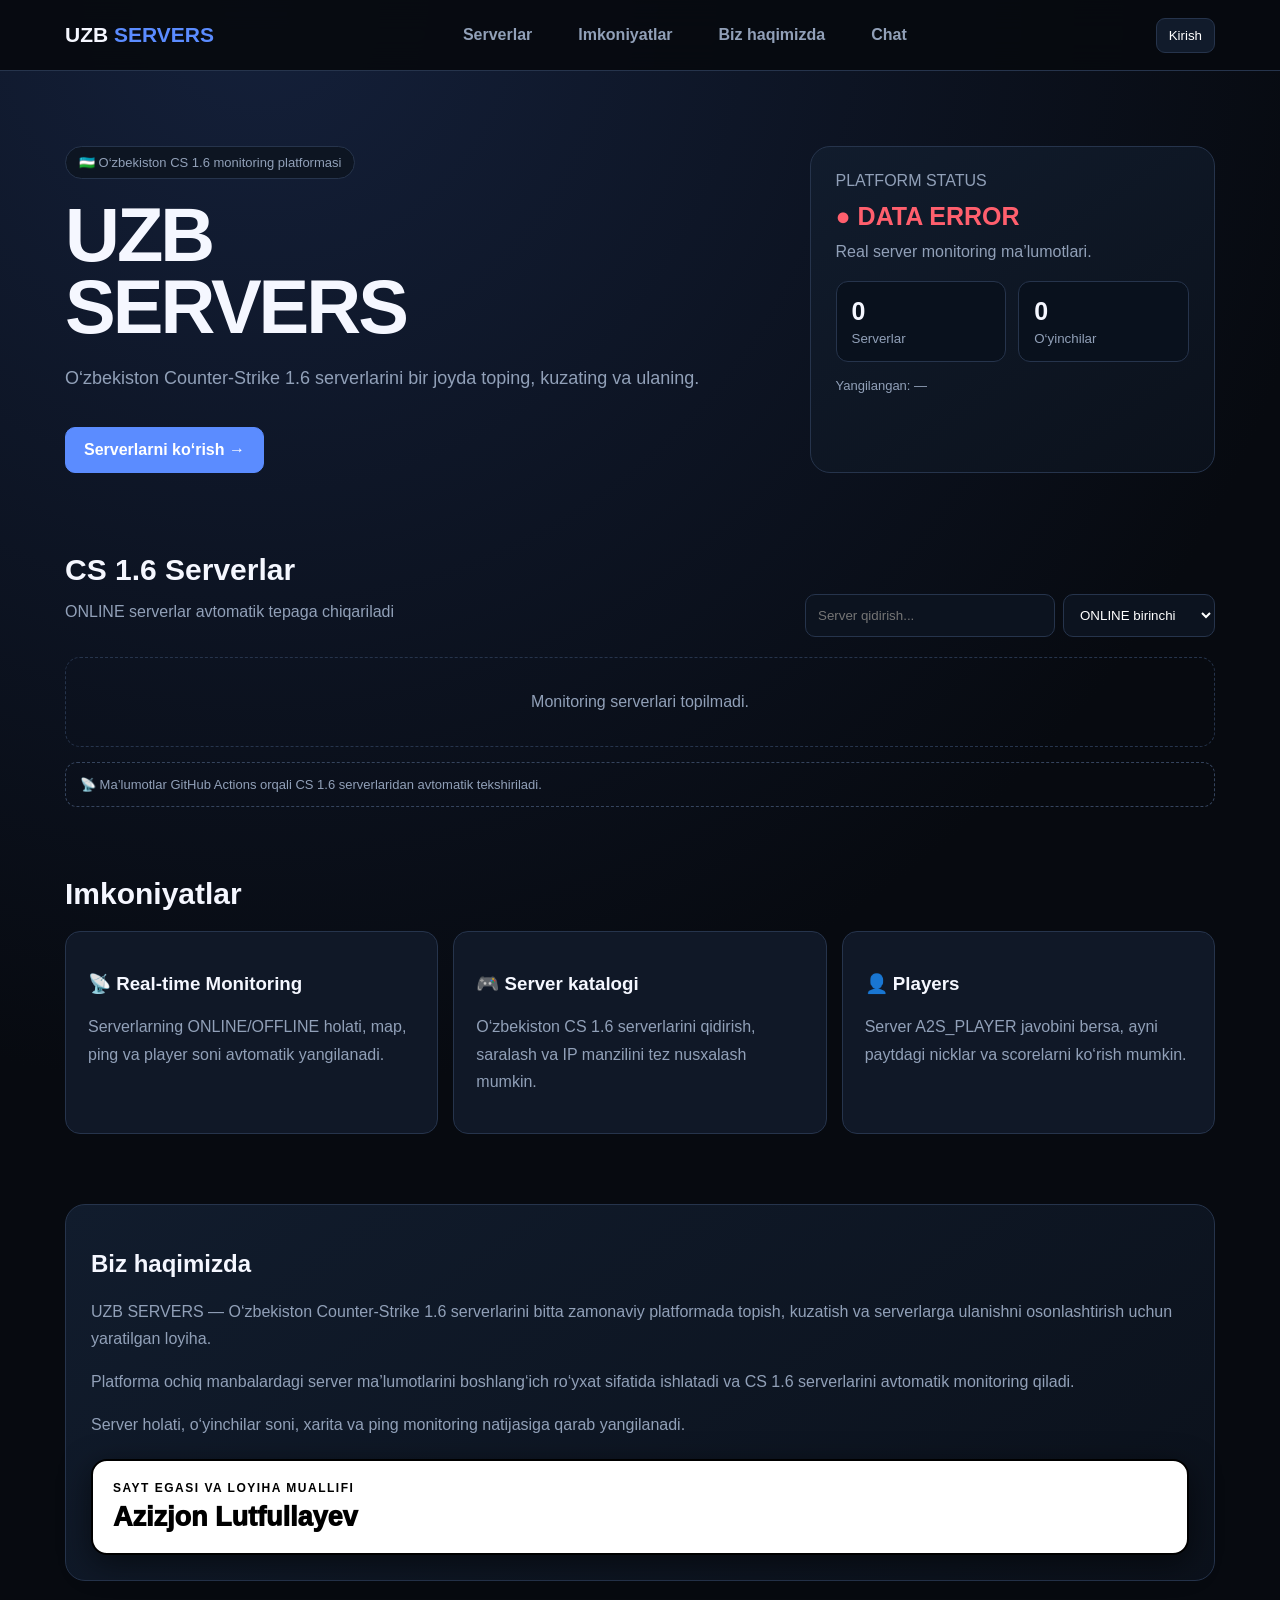
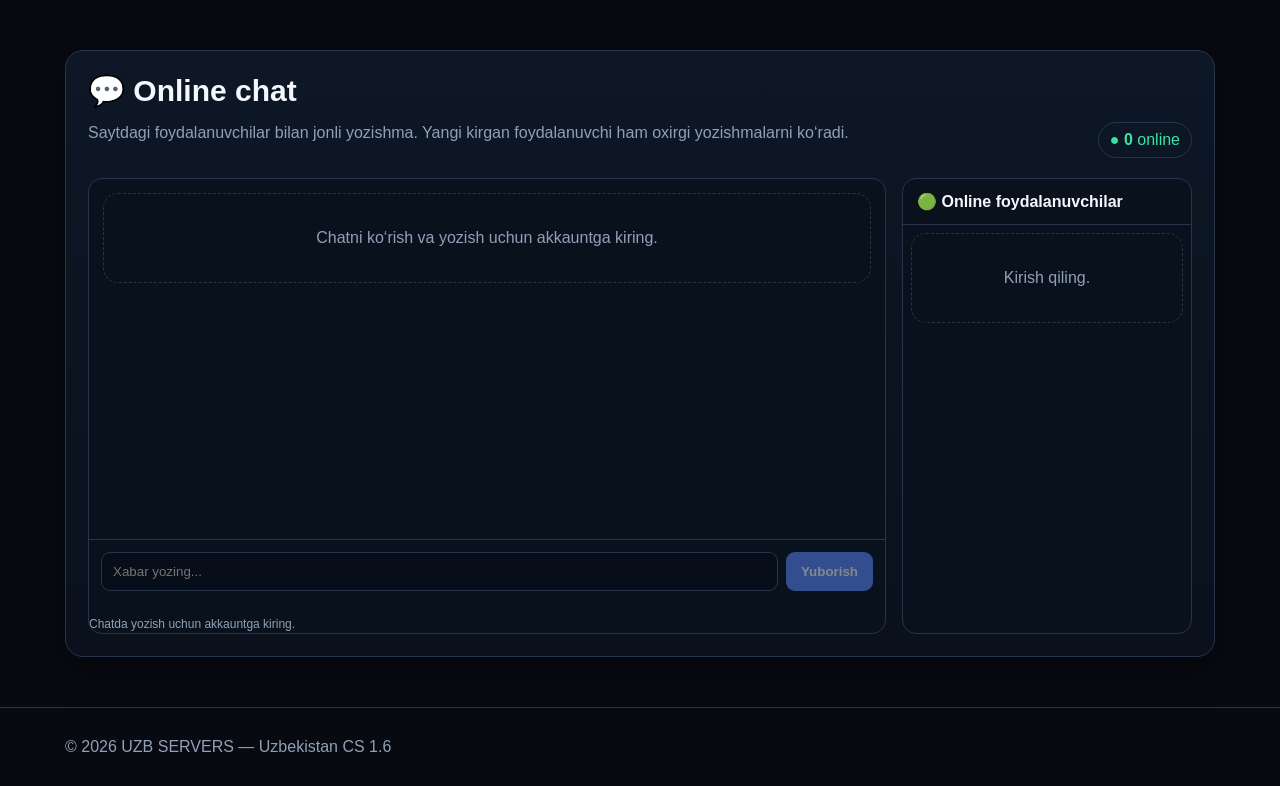
==== commit 58084915: "Update index.html" ====
--- a/public/index.html
+++ b/public/index.html
@@ -4,13 +4,13 @@
 
 <meta charset="UTF-8">
 <meta name="viewport" content="width=device-width,initial-scale=1">
-<meta name="google-site-verification" content="S3c8AlsZO5zrsL05Uv-5ZqD1f1On1FGjm7GGjLqEiII" />
-<title>UZB SERVERS — CS 1.6 Uzbekistan Servers</title>
-<meta name="description" content="UZB SERVERS — O‘zbekistondagi CS 1.6 serverlar katalogi. Serverlar, IP manzillar, o‘yinchilar va server holatini ko‘ring.">
-<meta name="keywords" content="CS 1.6, Counter Strike 1.6, Uzbekistan servers, Uzbek CS 1.6 servers, UZB servers">
-<meta name="robots" content="index, follow">
-<link rel="canonical" href="https://uzbservers.uzbservers.workers.dev/">
-
+
+<title>UZB SERVERS — CS 1.6 Uzbekistan</title>
+
+<meta
+  name="description"
+  content="O‘zbekiston CS 1.6 serverlari, real-time monitoring, playerlar va server katalogi."
+>
 
 <style>
 
@@ -1014,6 +1014,52 @@
 .chat-actions{display:flex;justify-content:flex-end;margin-top:7px;}
 .chat-edit-btn{border:1px solid #30415d;background:#172237;color:#9db7ff;padding:5px 8px;border-radius:7px;font-size:11px;cursor:pointer;transition:.2s;}
 .chat-edit-btn:hover{background:#223451;border-color:#5b8cff;color:#fff;box-shadow:0 0 10px #5b8cff44;}
+
+/* ===== UZB SERVERS MODERN MONITOR PATCH ===== */
+.monitor-modern-note{color:#91a0b8;font-size:13px;margin-top:6px}
+.server.monitor-card{
+  position:relative;display:block;overflow:hidden;cursor:pointer;
+  padding:20px;margin:14px 0;border-radius:18px;
+  background:linear-gradient(135deg,#0d1718,#0a1118 55%,#07120e);
+  border:1px solid #1d5d46;
+  box-shadow:0 0 0 1px #0c2b20 inset,0 0 22px rgba(53,230,160,.12);
+  transition:transform .2s,border-color .2s,box-shadow .2s
+}
+.server.monitor-card::before{content:"";position:absolute;left:0;top:0;bottom:0;width:4px;background:#35e6a0;box-shadow:0 0 18px #35e6a0}
+.server.monitor-card:hover{transform:translateY(-2px);border-color:#35e6a0;box-shadow:0 0 0 1px #35e6a044 inset,0 0 34px rgba(53,230,160,.22)}
+.monitor-card-head{display:flex;justify-content:space-between;gap:15px;align-items:flex-start}
+.monitor-card-name{font-size:18px;font-weight:900}
+.monitor-card-ip{font-family:monospace;color:#9ab0c9;margin-top:6px}
+.monitor-online{color:#35e6a0;font-weight:900;white-space:nowrap;text-shadow:0 0 10px #35e6a077}
+.monitor-offline{color:#ff5f6d;font-weight:900;white-space:nowrap}
+.monitor-grid{display:grid;grid-template-columns:repeat(4,1fr);gap:10px;margin-top:16px}
+.monitor-box{padding:12px;border:1px solid #1e3441;border-radius:12px;background:#071018aa}
+.monitor-label{font-size:10px;color:#71859d;letter-spacing:1px;font-weight:800}
+.monitor-value{font-size:16px;font-weight:900;margin-top:5px;white-space:nowrap;overflow:hidden;text-overflow:ellipsis}
+.monitor-bar-head{display:flex;justify-content:space-between;color:#91a0b8;font-size:12px;margin:15px 0 7px}
+.monitor-bar{height:7px;border-radius:99px;background:#101d26;overflow:hidden}
+.monitor-bar>span{display:block;height:100%;border-radius:99px;background:#35e6a0;box-shadow:0 0 12px #35e6a0;transition:width .4s}
+.monitor-card-actions{display:flex;gap:8px;flex-wrap:wrap;margin-top:15px}
+.monitor-btn{padding:9px 12px;border-radius:10px;border:1px solid #24415a;background:#101e2d;color:#fff;cursor:pointer;font-weight:800}
+.monitor-btn:hover{border-color:#35e6a0;box-shadow:0 0 12px #35e6a044}
+.monitor-card-time{color:#687d96;font-size:11px;margin-top:12px}
+.monitor-modal-server{margin:12px 0 15px;padding:13px;border:1px solid #1d5d46;border-radius:12px;background:#07120e}
+.monitor-player-row{display:grid;grid-template-columns:36px minmax(0,1fr) 90px 90px;gap:10px;align-items:center;padding:11px;border:1px solid #1b2d3d;background:#09131d;border-radius:10px;margin-top:8px}
+.monitor-player-index{color:#35e6a0;font-weight:900}.monitor-player-name{font-weight:800;overflow:hidden;text-overflow:ellipsis;white-space:nowrap}.monitor-player-score,.monitor-player-time{color:#91a0b8;font-size:12px;text-align:right}
+nav a{padding:9px 12px;border:1px solid transparent;border-radius:10px;transition:.2s;font-weight:700}
+nav a:hover{background:#101d2d;border-color:#2c4664;color:#fff;box-shadow:0 0 14px #5b8cff22}
+@media(max-width:700px){
+  nav{display:flex;order:3;width:100%;overflow-x:auto;gap:7px;padding:3px 0 2px;scrollbar-width:none}
+  nav::-webkit-scrollbar{display:none}
+  nav a{white-space:nowrap;background:#0c1623;border-color:#203149;font-size:12px}
+  .monitor-grid{grid-template-columns:1fr 1fr}
+  .monitor-card-head{flex-direction:column}
+  .monitor-online,.monitor-offline{align-self:flex-start}
+  .monitor-player-row{grid-template-columns:28px minmax(0,1fr) 70px}
+  .monitor-player-time{display:none}
+}
+@media(max-width:420px){.monitor-grid{grid-template-columns:1fr}.monitor-server-card{padding:16px}}
+
 </style>
 </head>
 
@@ -3765,134 +3811,99 @@
 </script>
 
 
-<!-- =========================================================
- UZB SERVERS — FINAL MOBILE + LIVE PATCH
- Existing site/auth/chat/admin/server UI preserved.
-========================================================= -->
-
-<style id="uzb-final-patch">
-@media(max-width:700px){
-  header .nav{
-    flex-wrap:wrap !important;
-    padding:10px 0 !important;
+<script>
+/* ===== MODERN MONITOR + ONLY MONITORED SERVERS ===== */
+(function(){
+  const MONITORED = new Set([
+    '195.158.11.77:27015','195.158.11.77:27016','195.158.11.77:27017','195.158.11.77:27018',
+    '83.69.139.164:27016','83.69.139.164:27022','83.69.139.164:27020','83.69.139.164:27015','83.69.139.164:27014',
+    '195.158.4.109:27015','157.22.130.26:27015','195.158.4.108:27777','185.228.90.26:27002','84.54.82.234:27047','84.54.82.234:27015'
+  ]);
+  const key=v=>String(v||'').trim().toLowerCase();
+  const monitoredOnly=arr=>arr.filter(s=>MONITORED.has(key(s.ip)));
+  const esc2=v=>typeof esc==='function'?esc(v):String(v??'');
+  function time2(v){if(!v)return '—';const n=Number(v);if(!Number.isFinite(n))return '—';return new Date(n*1000).toLocaleString('uz-UZ');}
+
+  window.render=function(){
+    data=monitoredOnly(Array.isArray(data)?data:[]);
+    const q=(document.getElementById('search')?.value||'').toLowerCase().trim();
+    const mode=document.getElementById('sort')?.value||'online';
+    let rows=data.filter(s=>(`${s.name||''} ${s.ip||''} ${s.map||''}`).toLowerCase().includes(q));
+    rows.sort((a,b)=>{
+      if(mode==='players') return (Number(b.players)||0)-(Number(a.players)||0);
+      if(mode==='ping') return (Number(a.ping??9999))-(Number(b.ping??9999));
+      if(mode==='name') return String(a.name||'').localeCompare(String(b.name||''));
+      return Number(b.online)-Number(a.online)||(Number(b.players)||0)-(Number(a.players)||0);
+    });
+    document.getElementById('serverCount').textContent=data.length;
+    document.getElementById('playerCount').textContent=data.reduce((t,s)=>t+(Number(s.players)||0),0);
+    const root=document.getElementById('serverList');
+    if(!rows.length){root.innerHTML='<div class="empty">Monitoring serverlari topilmadi.</div>';return;}
+    root.innerHTML=rows.map(s=>{
+      const i=data.indexOf(s), players=Number(s.players)||0, max=Math.max(Number(s.maxPlayers||s.max_players)||0,1);
+      const pct=Math.min(100,Math.round(players/max*100));
+      const online=!!s.online;
+      return `<article class="server monitor-card" onclick="openPlayers(${i})">
+        <div class="monitor-card-head">
+          <div><div class="monitor-card-name">${esc2(s.name||'Unnamed server')}</div><div class="monitor-card-ip">${esc2(s.ip||'')}</div></div>
+          <div class="${online?'monitor-online':'monitor-offline'}">● ${online?'ONLINE':'OFFLINE'}</div>
+        </div>
+        <div class="monitor-grid">
+          <div class="monitor-box"><div class="monitor-label">PLAYERS</div><div class="monitor-value">${players}/${max}</div></div>
+          <div class="monitor-box"><div class="monitor-label">MAP</div><div class="monitor-value">${esc2(s.map||'—')}</div></div>
+          <div class="monitor-box"><div class="monitor-label">PING</div><div class="monitor-value">${online&&s.ping!=null?esc2(s.ping)+' ms':'—'}</div></div>
+          <div class="monitor-box"><div class="monitor-label">STATUS</div><div class="monitor-value">${online?'LIVE':'OFFLINE'}</div></div>
+        </div>
+        <div class="monitor-bar-head"><span>Server bandligi</span><span>${pct}%</span></div>
+        <div class="monitor-bar"><span style="width:${pct}%"></span></div>
+        <div class="monitor-card-actions">
+          <button class="monitor-btn" onclick="event.stopPropagation();copyIp('${esc2(s.ip||'')}',this)">📋 IP nusxalash</button>
+          <button class="monitor-btn" onclick="event.stopPropagation();openPlayers(${i})">👥 Players ${Array.isArray(s.playerList)?s.playerList.length:players}</button>
+        </div>
+        <div class="monitor-card-time">Oxirgi tekshiruv: ${time2(s.updatedAt||window.__serversUpdatedAt)}</div>
+      </article>`;
+    }).join('');
+  };
+
+  window.openPlayers=function(index){
+    const s=data[index]; if(!s)return;
+    document.getElementById('modalTitle').textContent=s.name||'Players';
+    document.getElementById('modalIp').textContent=s.ip||'';
+    const players=Array.isArray(s.playerList)?s.playerList:[];
+    const box=document.getElementById('playerBox');
+    let html=`<div class="monitor-modal-server"><b>${esc2(s.name||'')}</b><div style="color:#91a0b8;margin-top:5px">${esc2(s.ip||'')} · ${s.online?'ONLINE':'OFFLINE'} · ${Number(s.players)||0}/${Number(s.maxPlayers||s.max_players)||0}</div></div>`;
+    if(players.length){
+      html+=players.map((p,n)=>`<div class="monitor-player-row"><div class="monitor-player-index">${n+1}</div><div class="monitor-player-name">${esc2(p.name||'Unnamed')}</div><div class="monitor-player-score">Score: ${Number(p.score)||0}</div><div class="monitor-player-time">${p.duration!=null?Math.round(Number(p.duration))+'s':''}</div></div>`).join('');
+    }else{
+      html+=`<div class="empty">${s.online?'Server online, lekin A2S_PLAYER player ro‘yxatini bermadi yoki monitor hali player ma’lumotini yozmagan.':'Server offline.'}</div>`;
+    }
+    box.innerHTML=html;
+    document.getElementById('playersOverlay').style.display='flex';
+  };
+
+  const originalLoad=window.load;
+  if(typeof originalLoad==='function'){
+    window.load=async function(){
+      await originalLoad();
+      render();
+    };
   }
 
-  header nav{
-    display:flex !important;
-    order:3 !important;
-    width:100% !important;
-    max-width:100% !important;
-    overflow-x:auto !important;
-    gap:7px !important;
-    padding:7px 0 4px !important;
-    white-space:nowrap !important;
-    scrollbar-width:none;
-  }
-
-  header nav::-webkit-scrollbar{display:none}
-
-  header nav a{
-    display:inline-flex !important;
-    flex:0 0 auto !important;
-    white-space:nowrap !important;
-    padding:8px 11px !important;
-    border:1px solid var(--line) !important;
-    border-radius:9px !important;
-    background:#101827 !important;
-  }
-
-  .chat-layout{
-    grid-template-columns:1fr !important;
-  }
-
-  .chat-panel{
-    width:calc(100% - 20px) !important;
-  }
-
-  .chat-messages{
-    height:45vh !important;
-    min-height:260px !important;
-  }
-
-  .chat-form{
-    display:flex !important;
-    gap:7px !important;
-  }
-
-  .chat-form input{
-    min-width:0 !important;
-    flex:1 !important;
-  }
-
-  .chat-form button{
-    flex:0 0 auto !important;
-  }
-
-  .online-users{
-    width:100% !important;
-  }
-
-  .monitor-toolbar{
-    grid-template-columns:1fr !important;
-  }
-
-  .monitor-server-grid{
-    grid-template-columns:1fr !important;
-  }
-
-  .monitor-top-server{
-    grid-template-columns:1fr !important;
-  }
-
-  .monitor-stats{
-    grid-template-columns:repeat(2,1fr) !important;
-  }
-}
-
-@media(max-width:390px){
-  .monitor-stats{
-    grid-template-columns:1fr !important;
-  }
-}
-</style>
-
-<script id="uzb-final-live-patch">
-(function(){
-
-  "use strict";
-
-  const LIVE_SERVERS =
-    "https://raw.githubusercontent.com/AzizjonLutfullayev/uzbservers-web/main/public/servers.json";
-
-  const originalFetch = window.fetch.bind(window);
-
-  window.fetch = function(input, init){
-
+  const oldFetch=window.fetch;
+  window.fetch=function(input,init){
     try{
-      const url =
-        typeof input === "string"
-          ? new URL(input, location.href)
-          : new URL(input.url, location.href);
-
-      if(url.pathname === "/servers.json"){
-        return originalFetch(
-          LIVE_SERVERS + "?live=" + Date.now(),
-          {
-            method:"GET",
-            cache:"no-store",
-            headers:{
-              "Accept":"application/json"
-            }
-          }
-        );
+      const u=typeof input==='string'?input:(input&&input.url)||'';
+      if(u.includes('/servers.json')){
+        const sep=u.includes('?')?'&':'?';
+        return oldFetch('https://raw.githubusercontent.com/AzizjonLutfullayev/uzbservers-web/main/public/servers.json'+sep+'live='+Date.now(),init);
       }
-    }catch(e){
-      console.warn("UZB live fetch:", e);
-    }
-
-    return originalFetch(input, init);
+    }catch(e){}
+    return oldFetch(input,init);
   };
 
+  const oldInterval=setInterval;
+  // Existing 60s timer already calls the original load; the global render override keeps its UI modern.
+  setTimeout(()=>{if(typeof window.load==='function')window.load();},50);
 })();
 </script>
 
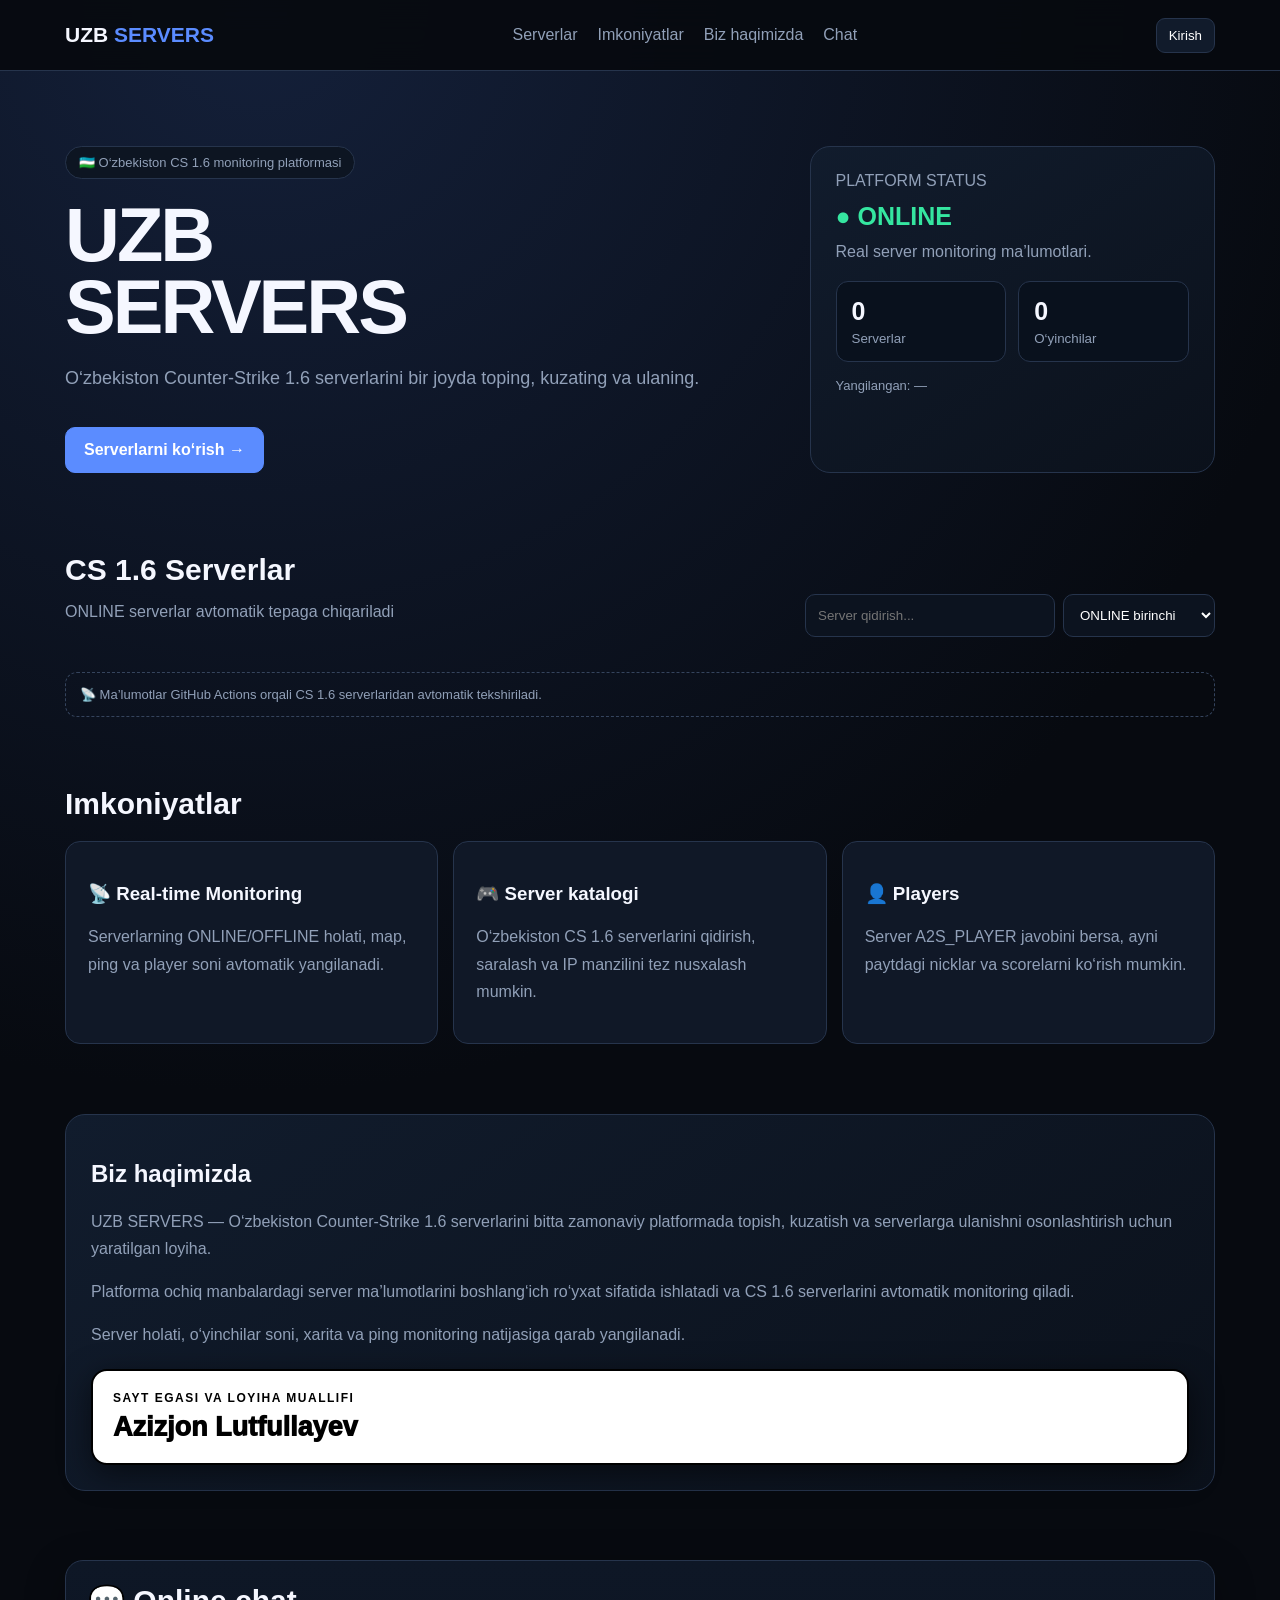
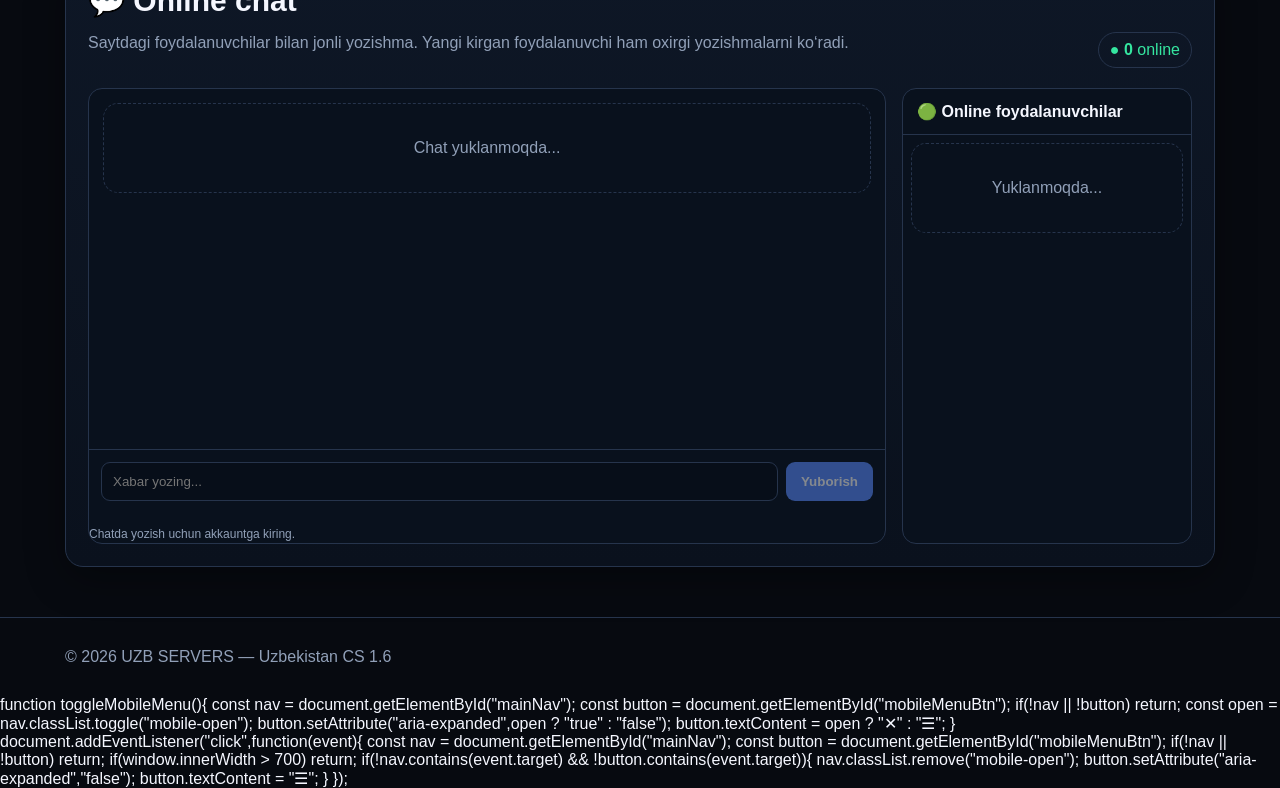
==== commit ce4f2993: "Update print statement from 'Hello' to 'Goodbye'" ====
--- a/public/index.html
+++ b/public/index.html
@@ -1015,50 +1015,369 @@
 .chat-edit-btn{border:1px solid #30415d;background:#172237;color:#9db7ff;padding:5px 8px;border-radius:7px;font-size:11px;cursor:pointer;transition:.2s;}
 .chat-edit-btn:hover{background:#223451;border-color:#5b8cff;color:#fff;box-shadow:0 0 10px #5b8cff44;}
 
-/* ===== UZB SERVERS MODERN MONITOR PATCH ===== */
-.monitor-modern-note{color:#91a0b8;font-size:13px;margin-top:6px}
+
+/* =====================================================
+   PREMIUM LIVE SERVER MONITOR — SAFE FRONTEND OVERRIDES
+   Does not alter auth/chat/admin API or profile logic.
+===================================================== */
+
+#serverList{
+  display:grid;
+  grid-template-columns:repeat(2,minmax(0,1fr));
+  gap:18px;
+  align-items:stretch;
+}
+
 .server.monitor-card{
-  position:relative;display:block;overflow:hidden;cursor:pointer;
-  padding:20px;margin:14px 0;border-radius:18px;
-  background:linear-gradient(135deg,#0d1718,#0a1118 55%,#07120e);
+  position:relative;
+  display:block;
+  min-width:0;
+  overflow:hidden;
+  padding:0;
+  margin:0;
+  border-radius:20px;
+  background:
+    radial-gradient(circle at 0% 0%,rgba(53,230,160,.14),transparent 36%),
+    linear-gradient(145deg,#101d1b,#0b121a 55%,#07130f);
   border:1px solid #1d5d46;
-  box-shadow:0 0 0 1px #0c2b20 inset,0 0 22px rgba(53,230,160,.12);
-  transition:transform .2s,border-color .2s,box-shadow .2s
-}
-.server.monitor-card::before{content:"";position:absolute;left:0;top:0;bottom:0;width:4px;background:#35e6a0;box-shadow:0 0 18px #35e6a0}
-.server.monitor-card:hover{transform:translateY(-2px);border-color:#35e6a0;box-shadow:0 0 0 1px #35e6a044 inset,0 0 34px rgba(53,230,160,.22)}
-.monitor-card-head{display:flex;justify-content:space-between;gap:15px;align-items:flex-start}
-.monitor-card-name{font-size:18px;font-weight:900}
-.monitor-card-ip{font-family:monospace;color:#9ab0c9;margin-top:6px}
-.monitor-online{color:#35e6a0;font-weight:900;white-space:nowrap;text-shadow:0 0 10px #35e6a077}
-.monitor-offline{color:#ff5f6d;font-weight:900;white-space:nowrap}
-.monitor-grid{display:grid;grid-template-columns:repeat(4,1fr);gap:10px;margin-top:16px}
-.monitor-box{padding:12px;border:1px solid #1e3441;border-radius:12px;background:#071018aa}
-.monitor-label{font-size:10px;color:#71859d;letter-spacing:1px;font-weight:800}
-.monitor-value{font-size:16px;font-weight:900;margin-top:5px;white-space:nowrap;overflow:hidden;text-overflow:ellipsis}
-.monitor-bar-head{display:flex;justify-content:space-between;color:#91a0b8;font-size:12px;margin:15px 0 7px}
-.monitor-bar{height:7px;border-radius:99px;background:#101d26;overflow:hidden}
-.monitor-bar>span{display:block;height:100%;border-radius:99px;background:#35e6a0;box-shadow:0 0 12px #35e6a0;transition:width .4s}
-.monitor-card-actions{display:flex;gap:8px;flex-wrap:wrap;margin-top:15px}
-.monitor-btn{padding:9px 12px;border-radius:10px;border:1px solid #24415a;background:#101e2d;color:#fff;cursor:pointer;font-weight:800}
-.monitor-btn:hover{border-color:#35e6a0;box-shadow:0 0 12px #35e6a044}
-.monitor-card-time{color:#687d96;font-size:11px;margin-top:12px}
-.monitor-modal-server{margin:12px 0 15px;padding:13px;border:1px solid #1d5d46;border-radius:12px;background:#07120e}
-.monitor-player-row{display:grid;grid-template-columns:36px minmax(0,1fr) 90px 90px;gap:10px;align-items:center;padding:11px;border:1px solid #1b2d3d;background:#09131d;border-radius:10px;margin-top:8px}
-.monitor-player-index{color:#35e6a0;font-weight:900}.monitor-player-name{font-weight:800;overflow:hidden;text-overflow:ellipsis;white-space:nowrap}.monitor-player-score,.monitor-player-time{color:#91a0b8;font-size:12px;text-align:right}
-nav a{padding:9px 12px;border:1px solid transparent;border-radius:10px;transition:.2s;font-weight:700}
-nav a:hover{background:#101d2d;border-color:#2c4664;color:#fff;box-shadow:0 0 14px #5b8cff22}
+  box-shadow:
+    inset 0 0 35px rgba(53,230,160,.035),
+    0 8px 30px rgba(0,0,0,.28);
+  cursor:pointer;
+  transition:transform .22s ease,border-color .22s ease,box-shadow .22s ease;
+}
+
+.server.monitor-card::before{
+  content:"";
+  position:absolute;
+  left:0;
+  top:0;
+  bottom:0;
+  width:4px;
+  background:#35e6a0;
+  box-shadow:0 0 18px #35e6a0;
+}
+
+.server.monitor-card:hover{
+  transform:translateY(-4px);
+  border-color:#35e6a0;
+  box-shadow:
+    0 0 0 1px rgba(53,230,160,.15),
+    0 0 35px rgba(53,230,160,.18),
+    0 15px 45px rgba(0,0,0,.4);
+}
+
+.monitor-inner{padding:20px}
+
+.monitor-card-head{
+  display:flex;
+  justify-content:space-between;
+  align-items:flex-start;
+  gap:14px;
+}
+
+.monitor-card-name{
+  color:#fff;
+  font-size:18px;
+  line-height:1.35;
+  font-weight:900;
+  word-break:break-word;
+}
+
+.monitor-card-ip{
+  margin-top:7px;
+  color:#8297b2;
+  font-family:monospace;
+  font-size:13px;
+}
+
+.monitor-online,.monitor-offline{
+  display:flex;
+  align-items:center;
+  gap:7px;
+  white-space:nowrap;
+  font-size:12px;
+  font-weight:900;
+}
+
+.monitor-online{color:#35e6a0;text-shadow:0 0 10px rgba(53,230,160,.35)}
+.monitor-offline{color:#ff5f6d}
+
+.monitor-online::first-letter{ text-shadow:0 0 10px #35e6a0; }
+
+.monitor-grid{
+  display:grid;
+  grid-template-columns:repeat(4,minmax(0,1fr));
+  gap:9px;
+  margin-top:18px;
+}
+
+.monitor-box{
+  min-width:0;
+  padding:12px;
+  border:1px solid #1c3440;
+  border-radius:13px;
+  background:rgba(4,12,18,.65);
+  transition:.2s;
+}
+
+.monitor-card:hover .monitor-box{border-color:#275144}
+
+.monitor-label{
+  color:#637a91;
+  font-size:9px;
+  font-weight:900;
+  letter-spacing:1.1px;
+}
+
+.monitor-value{
+  margin-top:5px;
+  color:#f5f7ff;
+  font-size:15px;
+  font-weight:900;
+  overflow:hidden;
+  text-overflow:ellipsis;
+  white-space:nowrap;
+}
+
+.monitor-bar-head{
+  display:flex;
+  justify-content:space-between;
+  margin-top:17px;
+  margin-bottom:7px;
+  color:#8297ad;
+  font-size:11px;
+}
+
+.monitor-bar{
+  height:7px;
+  overflow:hidden;
+  border-radius:20px;
+  background:#111e27;
+}
+
+.monitor-bar > span{
+  display:block;
+  height:100%;
+  border-radius:20px;
+  background:linear-gradient(90deg,#1ebf82,#35e6a0,#7affc6);
+  box-shadow:0 0 12px rgba(53,230,160,.7);
+  transition:width .4s ease;
+}
+
+.monitor-card-actions{
+  display:flex;
+  gap:8px;
+  margin-top:17px;
+}
+
+.monitor-btn{
+  flex:1;
+  min-width:0;
+  padding:10px 12px;
+  border-radius:11px;
+  border:1px solid #274157;
+  background:#101e2d;
+  color:#fff;
+  font-size:12px;
+  font-weight:800;
+  cursor:pointer;
+  transition:.2s;
+}
+
+.monitor-btn:hover{
+  border-color:#35e6a0;
+  box-shadow:0 0 14px rgba(53,230,160,.16);
+}
+
+.monitor-btn.players{
+  background:linear-gradient(135deg,#123a31,#102b2b);
+  border-color:#245f4b;
+}
+
+.monitor-card-time{
+  margin-top:12px;
+  color:#536a82;
+  font-size:10px;
+}
+
+/* Players modal */
+#playersOverlay .modal{
+  width:min(780px,100%);
+}
+
+.monitor-modal-server{
+  padding:16px;
+  margin-bottom:15px;
+  border-radius:15px;
+  border:1px solid #1c4e3c;
+  background:
+    radial-gradient(circle at top left,rgba(53,230,160,.12),transparent 45%),
+    #09151a;
+}
+
+.monitor-modal-server-name{
+  color:#fff;
+  font-size:19px;
+  line-height:1.4;
+  font-weight:900;
+}
+
+.monitor-modal-server-info{
+  margin-top:7px;
+  color:#8197ae;
+  font-family:monospace;
+  font-size:12px;
+  line-height:1.6;
+}
+
+.monitor-player-list{
+  display:flex;
+  flex-direction:column;
+  gap:8px;
+  max-height:55vh;
+  overflow:auto;
+  padding-right:3px;
+}
+
+.monitor-player-row{
+  display:grid;
+  grid-template-columns:38px minmax(0,1fr) 90px 125px;
+  gap:10px;
+  align-items:center;
+  padding:12px;
+  border:1px solid #1d3042;
+  border-radius:12px;
+  background:linear-gradient(100deg,#0a131e,#0c1720);
+  transition:.18s;
+}
+
+.monitor-player-row:hover{
+  border-color:#35e6a0;
+  background:#0d1b20;
+  transform:translateX(2px);
+  box-shadow:0 0 15px rgba(53,230,160,.08);
+}
+
+.monitor-player-index{
+  width:28px;
+  height:28px;
+  display:flex;
+  align-items:center;
+  justify-content:center;
+  border-radius:8px;
+  background:#15263a;
+  color:#7f9ab8;
+  font-size:11px;
+  font-weight:900;
+}
+
+.monitor-player-name{
+  min-width:0;
+  overflow:hidden;
+  text-overflow:ellipsis;
+  white-space:nowrap;
+  color:#fff;
+  font-weight:800;
+}
+
+.monitor-player-score{
+  color:#35e6a0;
+  text-align:right;
+  font-size:12px;
+  font-weight:900;
+}
+
+.monitor-player-time{
+  color:#8ca0b5;
+  text-align:right;
+  font-size:11px;
+}
+
+#playersOverlay .monitor-player-list::-webkit-scrollbar{width:7px}
+#playersOverlay .monitor-player-list::-webkit-scrollbar-track{background:#09111d}
+#playersOverlay .monitor-player-list::-webkit-scrollbar-thumb{background:#254936;border-radius:20px}
+#playersOverlay .monitor-player-list::-webkit-scrollbar-thumb:hover{background:#35e6a0}
+
+/* Professional mobile navigation */
+.mobile-menu-btn{display:none}
+
 @media(max-width:700px){
-  nav{display:flex;order:3;width:100%;overflow-x:auto;gap:7px;padding:3px 0 2px;scrollbar-width:none}
-  nav::-webkit-scrollbar{display:none}
-  nav a{white-space:nowrap;background:#0c1623;border-color:#203149;font-size:12px}
+  .mobile-menu-btn{
+    display:inline-flex;
+    align-items:center;
+    justify-content:center;
+    width:42px;
+    height:42px;
+    margin-left:auto;
+    border:1px solid #2a3c58;
+    border-radius:11px;
+    background:#0e1828;
+    color:#fff;
+    font-size:20px;
+    cursor:pointer;
+  }
+
+  header .nav{position:relative}
+
+  header nav#mainNav{
+    display:none;
+    position:absolute;
+    left:0;
+    right:0;
+    top:64px;
+    z-index:100;
+    flex-direction:column;
+    align-items:stretch;
+    gap:4px;
+    padding:9px;
+    border:1px solid #26344c;
+    border-radius:14px;
+    background:rgba(8,13,22,.97);
+    box-shadow:0 18px 45px rgba(0,0,0,.5);
+    backdrop-filter:blur(16px);
+  }
+
+  header nav#mainNav.mobile-open{display:flex}
+
+  header nav#mainNav a{
+    display:block;
+    padding:12px 13px;
+    border-radius:9px;
+  }
+
+  header nav#mainNav a:hover{
+    background:#121f32;
+  }
+
+  #serverList{grid-template-columns:1fr}
+
   .monitor-grid{grid-template-columns:1fr 1fr}
+
   .monitor-card-head{flex-direction:column}
-  .monitor-online,.monitor-offline{align-self:flex-start}
-  .monitor-player-row{grid-template-columns:28px minmax(0,1fr) 70px}
-  .monitor-player-time{display:none}
-}
-@media(max-width:420px){.monitor-grid{grid-template-columns:1fr}.monitor-server-card{padding:16px}}
+
+  .monitor-card-actions{flex-direction:column}
+
+  .monitor-btn{width:100%}
+
+  .monitor-player-row{
+    grid-template-columns:32px minmax(0,1fr);
+  }
+
+  .monitor-player-score,
+  .monitor-player-time{
+    grid-column:2;
+    text-align:left;
+  }
+}
+
+@media(max-width:420px){
+  .monitor-inner{padding:15px}
+  .monitor-grid{gap:7px}
+  .monitor-box{padding:10px}
+  .monitor-card-name{font-size:16px}
+  .monitor-value{font-size:14px}
+}
 
 </style>
 </head>
@@ -1080,7 +1399,18 @@
   </div>
 
 
-  <nav>
+  <button
+    id="mobileMenuBtn"
+    class="mobile-menu-btn"
+    type="button"
+    aria-label="Menyuni ochish"
+    aria-expanded="false"
+    onclick="toggleMobileMenu()">
+    ☰
+  </button>
+
+
+  <nav id="mainNav">
 
     <a href="#servers">
       Serverlar
@@ -2130,211 +2460,156 @@
 
 function render(){
 
-  const query =
-    search.value
-      .toLowerCase()
-      .trim();
-
-
-  let filtered =
-    data.filter(function(server){
-
-      return (
-        server.name +
-        " " +
-        server.ip +
-        " " +
-        server.map
-      )
-      .toLowerCase()
-      .includes(query);
-
+  const monitored = new Set([
+    "195.158.11.77:27015",
+    "195.158.11.77:27016",
+    "195.158.11.77:27017",
+    "195.158.11.77:27018",
+    "83.69.139.164:27016",
+    "83.69.139.164:27022",
+    "83.69.139.164:27020",
+    "83.69.139.164:27015",
+    "83.69.139.164:27014",
+    "195.158.4.109:27015",
+    "157.22.130.26:27015",
+    "195.158.4.108:27777",
+    "185.228.90.26:27002",
+    "84.54.82.234:27047",
+    "84.54.82.234:27015"
+  ]);
+
+  const monitoredData =
+    (Array.isArray(data) ? data : []).filter(function(server){
+      return monitored.has(String(server.ip || "").trim().toLowerCase());
     });
 
+  const q = String(search?.value || "").toLowerCase().trim();
+  const mode = sort?.value || "online";
+
+  let filtered = monitoredData.filter(function(server){
+    const haystack = [
+      server.name,
+      server.ip,
+      server.map
+    ].join(" ").toLowerCase();
+    return haystack.includes(q);
+  });
 
   filtered.sort(function(a,b){
-
-    if(sort.value === "players"){
-
-      return (
-        (b.players || 0) -
-        (a.players || 0)
-      );
-
+    if(mode === "players"){
+      return (Number(b.players)||0) - (Number(a.players)||0);
     }
-
-
-    if(sort.value === "ping"){
-
-      return (
-        (a.ping ?? 9999) -
-        (b.ping ?? 9999)
-      );
-
+    if(mode === "ping"){
+      return (Number(a.ping)||9999) - (Number(b.ping)||9999);
     }
-
-
-    if(sort.value === "name"){
-
-      return String(a.name)
-        .localeCompare(
-          String(b.name)
-        );
-
+    if(mode === "name"){
+      return String(a.name||"").localeCompare(String(b.name||""));
     }
-
-
-    return (
-      Number(b.online) -
-      Number(a.online)
-    ) ||
-    (
-      (b.players || 0) -
-      (a.players || 0)
-    );
-
+    return (Number(b.online)-Number(a.online)) ||
+           ((Number(b.players)||0)-(Number(a.players)||0));
   });
 
+  document.getElementById("serverCount").textContent = monitoredData.length;
+  document.getElementById("playerCount").textContent = monitoredData.reduce(function(total,server){
+    return total + (Number(server.players)||0);
+  },0);
 
   if(!filtered.length){
-
-    list.innerHTML =
-      '<div class="empty">' +
-      'Server topilmadi.' +
-      '</div>';
-
+    list.innerHTML = `
+      <div class="empty" style="grid-column:1/-1">
+        Monitoring serverlari topilmadi.
+      </div>
+    `;
     return;
-
   }
 
-
-  list.innerHTML =
-    filtered.map(function(server){
-
-      const index =
-        data.indexOf(server);
-
-
-      return `
-
-      <div class="server">
-
-        <div>
-
-          <div class="server-name">
-
-            ${esc(server.name)}
-
+  list.innerHTML = filtered.map(function(server){
+
+    const index = monitoredData.indexOf(server);
+    const players = Number(server.players)||0;
+    const maxPlayers = Number(server.maxPlayers ?? server.max_players ?? 0);
+    const safeMax = maxPlayers > 0 ? maxPlayers : Math.max(players,1);
+    const percent = Math.min(100,Math.round(players/safeMax*100));
+    const online = Boolean(server.online);
+    const playerList = Array.isArray(server.playerList) ? server.playerList : [];
+
+    return `
+      <article class="server monitor-card" onclick="openPlayers(${index})">
+        <div class="monitor-inner">
+
+          <div class="monitor-card-head">
+            <div style="min-width:0">
+              <div class="monitor-card-name">
+                ${esc(server.name || "Unnamed server")}
+              </div>
+              <div class="monitor-card-ip">
+                ${esc(server.ip || "")}
+              </div>
+            </div>
+
+            <div class="${online ? "monitor-online" : "monitor-offline"}">
+              ${online ? "🟢 ONLINE" : "🔴 OFFLINE"}
+            </div>
           </div>
 
-
-          <div class="ip">
-
-            ${esc(server.ip)}
-
+          <div class="monitor-grid">
+            <div class="monitor-box">
+              <div class="monitor-label">PLAYERS</div>
+              <div class="monitor-value">
+                ${players}/${maxPlayers || "?"}
+              </div>
+            </div>
+
+            <div class="monitor-box">
+              <div class="monitor-label">MAP</div>
+              <div class="monitor-value">
+                ${esc(server.map || "—")}
+              </div>
+            </div>
+
+            <div class="monitor-box">
+              <div class="monitor-label">PING</div>
+              <div class="monitor-value">
+                ${online && server.ping != null ? esc(server.ping) + " ms" : "—"}
+              </div>
+            </div>
+
+            <div class="monitor-box">
+              <div class="monitor-label">STATUS</div>
+              <div class="monitor-value">
+                ${online ? "LIVE" : "OFFLINE"}
+              </div>
+            </div>
           </div>
 
+          <div class="monitor-bar-head">
+            <span>Server bandligi</span>
+            <span>${percent}%</span>
+          </div>
+
+          <div class="monitor-bar">
+            <span style="width:${percent}%"></span>
+          </div>
+
+          <div class="monitor-card-actions">
+            <button class="monitor-btn" onclick="event.stopPropagation();copyIp('${esc(server.ip || "")}',this)">
+              📋 IP nusxalash
+            </button>
+
+            <button class="monitor-btn players" onclick="event.stopPropagation();openPlayers(${index})">
+              👥 Players ${playerList.length || players}
+            </button>
+          </div>
+
+          <div class="monitor-card-time">
+            🕐 Live monitoring · ${online ? "Server ishlayapti" : "Server offline"}
+          </div>
+
         </div>
-
-
-        <div class="${
-          server.online
-            ? "online"
-            : "offline"
-        }">
-
-          ● ${
-            server.online
-              ? "ONLINE"
-              : "OFFLINE"
-          }
-
-        </div>
-
-
-        <div class="metric">
-
-          <b>
-
-            ${server.players ?? 0}/${
-              server.maxPlayers ?? 0
-            }
-
-          </b>
-
-          <small>
-            Players
-          </small>
-
-        </div>
-
-
-        <div class="metric">
-
-          <b>
-
-            ${esc(server.map || "—")}
-
-          </b>
-
-          <small>
-            Map
-          </small>
-
-        </div>
-
-
-        <div class="metric">
-
-          <b>
-
-            ${
-              server.ping != null
-                ? server.ping + " ms"
-                : "—"
-            }
-
-          </b>
-
-          <small>
-            Ping
-          </small>
-
-        </div>
-
-
-        <div class="actions">
-
-
-          <button
-            class="copy"
-            onclick="copyIp('${esc(server.ip)}',this)">
-
-            Copy IP
-
-          </button>
-
-
-          <button
-            class="players-btn"
-            onclick="openPlayers(${index})">
-
-            Players ${
-              server.playerList?.length ?? 0
-            }
-
-          </button>
-
-
-        </div>
-
-
-      </div>
-
-      `;
-
-    })
-    .join("");
+      </article>
+    `;
+
+  }).join("");
 
 }
 
@@ -2376,96 +2651,109 @@
 
 function openPlayers(index){
 
-  const server =
-    data[index];
-
-  if(!server){
-    return;
+  const monitored = new Set([
+    "195.158.11.77:27015",
+    "195.158.11.77:27016",
+    "195.158.11.77:27017",
+    "195.158.11.77:27018",
+    "83.69.139.164:27016",
+    "83.69.139.164:27022",
+    "83.69.139.164:27020",
+    "83.69.139.164:27015",
+    "83.69.139.164:27014",
+    "195.158.4.109:27015",
+    "157.22.130.26:27015",
+    "195.158.4.108:27777",
+    "185.228.90.26:27002",
+    "84.54.82.234:27047",
+    "84.54.82.234:27015"
+  ]);
+
+  const monitoredData =
+    (Array.isArray(data) ? data : []).filter(function(server){
+      return monitored.has(String(server.ip || "").trim().toLowerCase());
+    });
+
+  const server = monitoredData[index];
+  if(!server) return;
+
+  document.getElementById("modalTitle").textContent = "Players";
+  document.getElementById("modalIp").textContent = server.ip || "";
+
+  const players = Array.isArray(server.playerList) ? server.playerList : [];
+  const maxPlayers = Number(server.maxPlayers ?? server.max_players ?? 0);
+  const currentPlayers = Number(server.players)||0;
+  const box = document.getElementById("playerBox");
+
+  function durationText(seconds){
+    const value = Number(seconds);
+    if(!Number.isFinite(value) || value < 0) return "—";
+
+    let total = Math.floor(value);
+    const days = Math.floor(total / 86400);
+    total %= 86400;
+    const hours = Math.floor(total / 3600);
+    total %= 3600;
+    const minutes = Math.floor(total / 60);
+    const secs = total % 60;
+
+    if(days > 0) return `${days} kun ${hours} soat`;
+    if(hours > 0) return `${hours} soat ${minutes} daq`;
+    if(minutes > 0) return `${minutes} daq ${secs} son`;
+    return `${secs} son`;
   }
 
-
-  document.getElementById(
-    "modalTitle"
-  ).textContent =
-    server.name || "Players";
-
-
-  document.getElementById(
-    "modalIp"
-  ).textContent =
-    server.ip || "";
-
-
-  const players =
-    server.playerList || [];
-
-
-  const box =
-    document.getElementById(
-      "playerBox"
-    );
-
+  let html = `
+    <div class="monitor-modal-server">
+      <div class="monitor-modal-server-name">
+        ${esc(server.name || "Server")}
+      </div>
+      <div class="monitor-modal-server-info">
+        ${esc(server.ip || "")} ·
+        ${server.online ? "🟢 ONLINE" : "🔴 OFFLINE"} ·
+        ${currentPlayers}/${maxPlayers || "?"} ·
+        ${esc(server.map || "—")} ·
+        ${server.ping != null ? esc(server.ping) + " ms" : "Ping —"}
+      </div>
+    </div>
+  `;
 
   if(players.length){
-
-    box.innerHTML =
-      players.map(function(player){
-
-        return `
-
-        <div class="player">
-
-          <div>
-
-            <b>
-
-              ${esc(
-                player.name ||
-                "Unnamed"
-              )}
-
-            </b>
-
+    html += `<div class="monitor-player-list">`;
+
+    players.forEach(function(player,playerIndex){
+      html += `
+        <div class="monitor-player-row">
+          <div class="monitor-player-index">${playerIndex + 1}</div>
+
+          <div class="monitor-player-name" title="${esc(player.name || "Unnamed")}">
+            ${esc(player.name || "Unnamed")}
           </div>
 
-
-          <div class="score">
-
-            Score:
-            ${player.score ?? 0}
-
+          <div class="monitor-player-score">
+            SCORE: ${Number(player.score)||0}
           </div>
 
+          <div class="monitor-player-time">
+            ⏱ ${durationText(player.duration)}
+          </div>
         </div>
-
-        `;
-
-      }).join("");
-
+      `;
+    });
+
+    html += `</div>`;
   }else{
-
-    box.innerHTML = `
-
+    html += `
       <div class="empty">
-
-        ${
-          server.online
-            ? "Hozir player ro‘yxati bo‘sh yoki server A2S_PLAYER javobini bermadi."
-            : "Server offline."
-        }
-
+        ${server.online
+          ? "Server online, lekin player ma'lumotlari hozir mavjud emas."
+          : "Server hozir OFFLINE."}
       </div>
-
     `;
-
   }
 
-
-  document.getElementById(
-    "playersOverlay"
-  ).style.display =
-    "flex";
-
+  box.innerHTML = html;
+  document.getElementById("playersOverlay").style.display = "flex";
 }
 
 
@@ -2487,1283 +2775,58 @@
 
   try{
 
-    const response =
-      await fetch(
-        "/servers.json?x=" +
-        Date.now(),
-        {
-          cache:"no-store"
-        }
-      );
-
-
-    if(!response.ok){
-
-      throw new Error(
-        "servers.json error"
-      );
-
-    }
-
-
-    const json =
-      await response.json();
-
-
-    data =
-      Array.isArray(json.servers)
-        ? json.servers
-        : [];
-
-
-    document.getElementById(
-      "serverCount"
-    ).textContent =
-      data.length;
-
-
-    document.getElementById(
-      "playerCount"
-    ).textContent =
-      data.reduce(
-        function(total,server){
-
-          return total +
-            (Number(server.players) || 0);
-
-        },
-        0
-      );
-
-
-    document.getElementById(
-      "updatedAt"
-    ).textContent =
-      json.updatedAt
-        ? new Date(
-            json.updatedAt * 1000
-          ).toLocaleString("uz-UZ")
-        : "—";
-
-
-    document.getElementById(
-      "platformStatus"
-    ).textContent =
-      "● ONLINE";
-
-
-    document.getElementById(
-      "platformStatus"
-    ).className =
-      "status ok";
-
-
-    render();
-
-    if(["admin","gl_admin"].includes(currentUserState?.role)) loadAdminPanel();
-
-
-  }catch(error){
-
-    document.getElementById(
-      "platformStatus"
-    ).textContent =
-      "● DATA ERROR";
-
-
-    document.getElementById(
-      "platformStatus"
-    ).className =
-      "status bad";
-
-
-    list.innerHTML = `
-
-      <div class="empty">
-
-        Server ma’lumotlarini yuklab bo‘lmadi.
-        /servers.json mavjudligini tekshiring.
-
-      </div>
-
-    `;
-
-  }
-
-}
-
-
-/* =====================================================
-   USER MENU
-===================================================== */
-
-function toggleUserMenu(){
-
-  const menu =
-    document.getElementById(
-      "userDropdown"
-    );
-
-  if(!menu){
-    return;
-  }
-
-  menu.classList.toggle("show");
-
-}
-
-
-function openProfileFromMenu(){
-
-  const dropdown =
-    document.getElementById(
-      "userDropdown"
-    );
-
-  if(dropdown){
-
-    dropdown.classList.remove(
-      "show"
-    );
-
-  }
-
-  openProfile();
-
-}
-
-
-document.addEventListener(
-  "click",
-  function(event){
-
-    const userMenu =
-      document.getElementById(
-        "userMenu"
-      );
-
-    const dropdown =
-      document.getElementById(
-        "userDropdown"
-      );
-
-    if(
-      userMenu &&
-      dropdown &&
-      !userMenu.contains(
-        event.target
-      )
-    ){
-
-      dropdown.classList.remove(
-        "show"
-      );
-
-    }
-
-  }
-);
-
-
-
-/* =====================================================
-   AVATAR UPLOAD / PERSISTENCE
-===================================================== */
-
-function setMenuAvatar(url){
-  const button = document.getElementById("userMenuBtn");
-  if(!button) return;
-  let avatar = document.getElementById("menuAvatar");
-  if(!avatar){
-    avatar = document.createElement("span");
-    avatar.id = "menuAvatar";
-    avatar.className = "menu-avatar";
-    button.prepend(avatar);
-  }
-  if(url){
-    avatar.innerHTML = `<img src="${esc(url)}" alt="Avatar" onerror="this.parentElement.textContent='👤'">`;
-  }else{
-    avatar.textContent = "👤";
-  }
-}
-
-function resizeAvatarJpg(file){
-  return new Promise((resolve,reject)=>{
-    const reader = new FileReader();
-    reader.onload = () => {
-      const img = new Image();
-      img.onload = () => {
-        const canvas = document.createElement("canvas");
-        canvas.width = 128;
-        canvas.height = 128;
-        const ctx = canvas.getContext("2d");
-        const size = Math.min(img.width,img.height);
-        const sx = (img.width-size)/2;
-        const sy = (img.height-size)/2;
-        ctx.drawImage(img,sx,sy,size,size,0,0,128,128);
-        let dataUrl = canvas.toDataURL("image/jpeg",0.60);
-        if(dataUrl.length > 90000) dataUrl = canvas.toDataURL("image/jpeg",0.45);
-        resolve(dataUrl);
-      };
-      img.onerror = reject;
-      img.src = reader.result;
-    };
-    reader.onerror = reject;
-    reader.readAsDataURL(file);
-  });
-}
-
-async function loadMenuAvatar(){
-  if(!currentUserState) return;
-  try{
-    const response = await fetch("/api/profile",{credentials:"same-origin",cache:"no-store"});
-    if(!response.ok){setMenuAvatar("");return;}
-    const result = await response.json();
-    setMenuAvatar(result.profile?.avatar_url || "");
-  }catch(error){setMenuAvatar("");}
-}
-
-function setupAvatarUpload(){
-  const input = document.getElementById("profileAvatarFile");
-  if(!input || input.dataset.bound) return;
-  input.dataset.bound = "1";
-  input.addEventListener("change",async function(){
-    const file = this.files?.[0];
-    if(!file) return;
-    if(file.type !== "image/jpeg"){
-      alert("Faqat JPG/JPEG rasm tanlang.");
-      this.value = "";
-      return;
-    }
-    if(file.size > 10 * 1024 * 1024){
-      alert("Rasm 10 MB dan kichik bo‘lsin.");
-      this.value = "";
-      return;
-    }
-    try{
-      selectedAvatarDataUrl = await resizeAvatarJpg(file);
-      const urlInput = document.getElementById("profileAvatarUrl");
-      if(urlInput) urlInput.value = "";
-      const box = document.getElementById("profileAvatar");
-      if(box) box.innerHTML = `<img src="${esc(selectedAvatarDataUrl)}" alt="Avatar">`;
-    }catch(error){
-      selectedAvatarDataUrl = "";
-      alert("Rasmni tayyorlab bo‘lmadi.");
-    }
-  });
-}
-
-function roleClass(role){
-  if(role === "gl_admin") return "role-gl-admin-name";
-  if(role === "admin") return "role-admin-name";
-  return "role-user-name";
-}
-
-/* =====================================================
-   ONLINE USERS
-===================================================== */
-
-async function sendHeartbeat(){
-  if(!currentUserState) return;
-  try{ await fetch("/api/presence",{method:"POST",credentials:"same-origin",cache:"no-store"}); }catch(error){}
-}
-
-async function loadOnlineUsers(){
-  if(!currentUserState){
-    document.getElementById("onlineCount").textContent = "0";
-    document.getElementById("onlineUsersList").innerHTML = `<div class="empty">Kirish qiling.</div>`;
-    return;
-  }
-  try{
-    await sendHeartbeat();
-    const response = await fetch("/api/online-users?x="+Date.now(),{credentials:"same-origin",cache:"no-store"});
-    if(!response.ok) return;
-    const result = await response.json();
-    document.getElementById("onlineCount").textContent = result.total || 0;
-    const box = document.getElementById("onlineUsersList");
-    if(!result.users?.length){box.innerHTML=`<div class="empty">Hozircha online foydalanuvchi yo‘q.</div>`;return;}
-    box.innerHTML = result.users.map(u=>`
-      <div class="online-user">
-        <div class="online-avatar">${u.avatar_url ? `<img src="${esc(u.avatar_url)}" alt="">` : "👤"}</div>
-        <div style="min-width:0">
-          <div class="online-user-name ${roleClass(u.role)}">${esc(u.first_name || u.username)}</div>
-          <div class="online-user-sub">@${esc(u.username)}</div>
-        </div>
-      </div>
-    `).join("");
-  }catch(error){}
-}
-
-/* =====================================================
-   CHAT
-===================================================== */
-
-function setChatEnabled(enabled){
-  document.getElementById("chatInput").disabled = !enabled;
-  document.getElementById("chatSend").disabled = !enabled;
-  document.getElementById("chatLoginNote").textContent = enabled ? "Xabarlar avtomatik yangilanadi." : "Chatda yozish uchun akkauntga kiring.";
-}
-
-function formatChatTime(timestamp){
-  return new Date(Number(timestamp)*1000).toLocaleString("uz-UZ",{hour:"2-digit",minute:"2-digit",day:"2-digit",month:"2-digit"});
-}
-
-async function loadChat(){
-  if(!currentUserState){
-    setChatEnabled(false);
-    document.getElementById("chatMessages").innerHTML = `<div class="empty">Chatni ko‘rish va yozish uchun akkauntga kiring.</div>`;
-    return;
-  }
-  try{
-    const response = await fetch("/api/chat?x="+Date.now(),{credentials:"same-origin",cache:"no-store"});
-    if(!response.ok) return;
-    const result = await response.json();
-    const box = document.getElementById("chatMessages");
-    const wasNearBottom = box.scrollHeight - box.scrollTop - box.clientHeight < 80;
-    if(!result.messages?.length){box.innerHTML=`<div class="empty">Hali xabarlar yo‘q. Birinchi xabarni yozing.</div>`;return;}
-    box.innerHTML = result.messages.map(m=>{
-      const canEdit = currentUserState && Number(m.user_id) === Number(currentUserState.id);
-      return `
-      <div class="chat-message">
-        <div class="chat-avatar">${m.avatar_url ? `<img src="${esc(m.avatar_url)}" alt="">` : "👤"}</div>
-        <div class="chat-bubble">
-          <div class="chat-meta"><span class="chat-name ${roleClass(m.role)}">${esc(m.first_name || m.username)}</span><span class="chat-time">@${esc(m.username)} · ${formatChatTime(m.created_at)}</span></div>
-          <div class="chat-text">${esc(m.message)}</div>
-          ${canEdit ? `<div class="chat-actions"><button type="button" class="chat-edit-btn" onclick='editChatMessage(${Number(m.id)}, ${JSON.stringify(m.message)})'>✏️ Tahrirlash</button></div>` : ""}
-        </div>
-      </div>`;
-    }).join("");
-    if(wasNearBottom || !chatReady) box.scrollTop = box.scrollHeight;
-    chatReady = true;
-  }catch(error){}
-}
-
-async function editChatMessage(messageId, oldMessage){
-  if(!currentUserState){
-    alert("Avval akkauntga kiring.");
-    return;
-  }
-
-  const next = prompt("Xabarni tahrirlash:", oldMessage);
-  if(next === null) return;
-
-  const message = next.trim();
-  if(!message){
-    alert("Xabar bo‘sh bo‘lishi mumkin emas.");
-    return;
-  }
-  if(message.length > 1000){
-    alert("Xabar 1000 belgidan oshmasin.");
-    return;
-  }
-
-  try{
-    const response = await fetch("/api/chat",{
-      method:"PUT",
-      headers:{"Content-Type":"application/json"},
-      credentials:"same-origin",
-      body:JSON.stringify({message_id:Number(messageId),message})
-    });
-    const result = await response.json().catch(()=>({}));
-    if(!response.ok) throw new Error(result.error || "Xabar tahrirlanmadi.");
-    await loadChat();
-  }catch(error){
-    alert(error.message || "Xabar tahrirlanmadi.");
-  }
-}
-
-async function sendChatMessage(event){
-  event.preventDefault();
-  if(!currentUserState) return;
-  const input = document.getElementById("chatInput");
-  const message = input.value.trim();
-  if(!message) return;
-  input.disabled = true;
-  try{
-    const response = await fetch("/api/chat",{method:"POST",headers:{"Content-Type":"application/json"},credentials:"same-origin",body:JSON.stringify({message})});
-    const result = await response.json().catch(()=>({}));
-    if(!response.ok) throw new Error(result.error || "Xabar yuborilmadi.");
-    input.value = "";
-    await loadChat();
-    await sendHeartbeat();
-  }catch(error){alert(error.message || "Xabar yuborilmadi.");}
-  finally{input.disabled = false;input.focus();}
-}
-
-/* =====================================================
-   ADMIN PANEL
-===================================================== */
-
-async function loadAdminPanel(){
-  if(!currentUserState || !["admin","gl_admin"].includes(currentUserState.role)) return;
-  try{
-    const statsResponse = await fetch("/api/admin/stats?x="+Date.now(),{credentials:"same-origin",cache:"no-store"});
-    const stats = await statsResponse.json();
-    if(statsResponse.ok){
-      document.getElementById("adminTotalUsers").textContent=stats.total_users||0;
-      document.getElementById("adminOnlineUsers").textContent=stats.online||0;
-      document.getElementById("adminTotalMessages").textContent=stats.chat_messages||0;
-      document.getElementById("adminServerCount").textContent=data.length;
-      document.getElementById("adminPlayerCount").textContent=data.reduce((t,s)=>t+(Number(s.players)||0),0);
-    }
-
-    const response = await fetch("/api/admin/users?x="+Date.now(),{credentials:"same-origin",cache:"no-store"});
-    const result = await response.json();
-    if(!response.ok) throw new Error(result.error || "Admin ma’lumotlari yuklanmadi.");
-
-    const body = document.getElementById("adminUsersBody");
-    body.innerHTML = result.users.map(u=>{
-      const canManage = u.id !== currentUserState.id && (currentUserState.role === "gl_admin" ? u.role !== "gl_admin" : u.role === "user");
-      const roleControl = currentUserState.role === "gl_admin" && u.id !== currentUserState.id && u.role !== "gl_admin"
-        ? `<select class="admin-role" onchange="changeUserRole(${u.id},this.value)">
-            <option value="user" ${u.role==="user" ? "selected" : ""}>user</option>
-            <option value="admin" ${u.role==="admin" ? "selected" : ""}>admin</option>
-          </select>`
-        : `<span class="admin-role">${esc(u.role)}</span>`;
-
-      const banButton = canManage
-        ? `<button class="copy" onclick="toggleUserBan(${u.id},${u.is_banned ? "false" : "true"})">${u.is_banned ? "Unban" : "Cheklash"}</button>`
-        : "—";
-      const detailButton = `<button class="copy" onclick="viewUserDetails(${u.id})">Ko‘rish</button>`;
-
-      return `
-      <tr>
-        <td>${u.id}</td>
-        <td><b class="${roleClass(u.role)}">${esc(u.username)}</b>${u.first_name ? `<div class="online-user-sub">${esc(u.first_name)} ${esc(u.last_name||"")}</div>` : ""}</td>
-        <td>${esc(u.email)}</td>
-        <td class="${u.online ? "admin-online" : "admin-offline"}">${u.is_banned ? "🚫 CHEKLANGAN" : (u.online ? "ONLINE" : "offline")}</td>
-        <td>${roleControl}</td>
-        <td>${new Date(Number(u.created_at)*1000).toLocaleDateString("uz-UZ")}</td>
-        <td><div class="actions">${detailButton}${banButton}</div></td>
-      </tr>`;
-    }).join("") || `<tr><td colspan="7">Foydalanuvchilar yo‘q.</td></tr>`;
-  }catch(error){alert(error.message || "Admin panel xatosi.");}
-}
-
-async function changeUserRole(userId,role){
-  if(!currentUserState || currentUserState.role !== "gl_admin") return;
-  try{
-    const response=await fetch("/api/admin/role",{method:"POST",headers:{"Content-Type":"application/json"},credentials:"same-origin",body:JSON.stringify({user_id:userId,make_admin:role === "admin"})});
-    const result=await response.json().catch(()=>({}));
-    if(!response.ok) throw new Error(result.error || "Role o‘zgartirilmadi.");
-    await loadAdminPanel();
-  }catch(error){alert(error.message || "Role o‘zgartirilmadi.");await loadAdminPanel();}
-}
-
-async function toggleUserBan(userId,banned){
-  try{
-    const response=await fetch("/api/admin/ban",{method:"POST",headers:{"Content-Type":"application/json"},credentials:"same-origin",body:JSON.stringify({user_id:userId,banned})});
-    const result=await response.json().catch(()=>({}));
-    if(!response.ok) throw new Error(result.error || "Foydalanuvchi holatini o‘zgartirib bo‘lmadi.");
-    await loadAdminPanel();
-  }catch(error){alert(error.message || "Amal bajarilmadi.");await loadAdminPanel();}
-}
-
-async function viewUserDetails(userId){
-  if(!currentUserState || !["admin","gl_admin"].includes(currentUserState.role)) return;
-  try{
-    const response=await fetch("/api/admin/user?id="+encodeURIComponent(userId),{credentials:"same-origin",cache:"no-store"});
-    const result=await response.json().catch(()=>({}));
-    if(!response.ok) throw new Error(result.error || "Foydalanuvchi ma’lumotlari olinmadi.");
-    const u=result.user || result;
-    const p=u.profile || u;
-    document.getElementById("userDetailsBody").innerHTML=`
-      <div class="profile-grid">
-        <div class="form-group"><label>ID</label><input value="${esc(String(u.id ?? "—"))}" disabled></div>
-        <div class="form-group"><label>Login</label><input value="${esc(u.username || "—")}" disabled></div>
-        <div class="form-group"><label>Email</label><input value="${esc(u.email || "—")}" disabled></div>
-        <div class="form-group"><label>Role</label><input value="${esc(u.role || "user")}" disabled></div>
-        <div class="form-group"><label>Ism</label><input value="${esc(p.first_name || "—")}" disabled></div>
-        <div class="form-group"><label>Familiya</label><input value="${esc(p.last_name || "—")}" disabled></div>
-        <div class="form-group"><label>Telegram</label><input value="${esc(p.telegram || "—")}" disabled></div>
-        <div class="form-group"><label>Telefon</label><input value="${esc(p.phone || "—")}" disabled></div>
-        <div class="form-group"><label>Steam ID</label><input value="${esc(p.steam_id || "—")}" disabled></div>
-        <div class="form-group"><label>Server nickname</label><input value="${esc(p.server_nickname || "—")}" disabled></div>
-      </div>`;
-    document.getElementById("userDetailsOverlay").style.display="flex";
-  }catch(error){alert(error.message || "Ma’lumotlar yuklanmadi.");}
-}
-
-function closeUserDetails(){
-  const el=document.getElementById("userDetailsOverlay");
-  if(el) el.style.display="none";
-}
-
-/* =====================================================
-   OPEN PROFILE
-===================================================== */
-
-async function openProfile(){
-
-  try{
-
-    const response =
-      await fetch(
-        "/api/profile",
-        {
-          method:"GET",
-          credentials:"same-origin",
-          cache:"no-store"
-        }
-      );
-
-
-    const result =
-      await response.json();
-
-
-    if(!response.ok){
-
-      throw new Error(
-        result.error ||
-        "Profilni yuklab bo‘lmadi."
-      );
-
-    }
-
-
-    const user =
-      result.user || {};
-
-
-    const profile =
-      result.profile || {};
-
-
-    document.getElementById(
-      "profileUsername"
-    ).value =
-      user.username || "";
-
-
-    document.getElementById(
-      "profileEmail"
-    ).value =
-      user.email || "";
-
-
-    document.getElementById(
-      "profileFirstName"
-    ).value =
-      profile.first_name || "";
-
-
-    document.getElementById(
-      "profileLastName"
-    ).value =
-      profile.last_name || "";
-
-
-    document.getElementById(
-      "profileTelegram"
-    ).value =
-      profile.telegram || "";
-
-
-    document.getElementById(
-      "profilePhone"
-    ).value =
-      profile.phone || "";
-
-
-    document.getElementById(
-      "profileSteamId"
-    ).value =
-      profile.steam_id || "";
-
-
-    document.getElementById(
-      "profileServerNick"
-    ).value =
-      profile.server_nickname || "";
-
-
-    selectedAvatarDataUrl = "";
-
-    document.getElementById(
-      "profileAvatarUrl"
-    ).value =
-      profile.avatar_url || "";
-
-    const avatarFile = document.getElementById("profileAvatarFile");
-    if(avatarFile) avatarFile.value = "";
-    setupAvatarUpload();
-
-
-    document.getElementById(
-      "profileHeaderName"
-    ).textContent =
-      profile.first_name ||
-      user.username ||
-      "Foydalanuvchi";
-
-
-    document.getElementById(
-      "profileHeaderLogin"
-    ).textContent =
-      "@" +
-      (user.username || "");
-
-
-    const avatarBox =
-      document.getElementById(
-        "profileAvatar"
-      );
-
-
-    if(profile.avatar_url){
-
-      avatarBox.innerHTML =
-
-        `<img
-          src="${esc(profile.avatar_url)}"
-          alt="Avatar"
-          onerror="this.parentElement.textContent='👤'"
-        >`;
-
-    }else{
-
-      avatarBox.textContent =
-        "👤";
-
-    }
-
-
-    document.getElementById(
-      "profileOverlay"
-    ).style.display =
-      "flex";
-
-
-  }catch(error){
-
-    alert(
-      error.message ||
-      "Profilni yuklab bo‘lmadi."
-    );
-
-  }
-
-}
-
-
-/* =====================================================
-   CLOSE PROFILE
-===================================================== */
-
-function closeProfile(){
-
-  document.getElementById(
-    "profileOverlay"
-  ).style.display =
-    "none";
-
-}
-
-
-/* =====================================================
-   SAVE PROFILE
-===================================================== */
-
-async function saveProfile(event){
-
-  event.preventDefault();
-
-
-  const button =
-    document.getElementById(
-      "profileSave"
-    );
-
-
-  button.disabled =
-    true;
-
-
-  button.textContent =
-    "Saqlanmoqda...";
-
-
-  const profile = {
-
-    first_name:
-      document.getElementById(
-        "profileFirstName"
-      ).value.trim(),
-
-
-    last_name:
-      document.getElementById(
-        "profileLastName"
-      ).value.trim(),
-
-
-    telegram:
-      document.getElementById(
-        "profileTelegram"
-      ).value.trim(),
-
-
-    phone:
-      document.getElementById(
-        "profilePhone"
-      ).value.trim(),
-
-
-    steam_id:
-      document.getElementById(
-        "profileSteamId"
-      ).value.trim(),
-
-
-    server_nickname:
-      document.getElementById(
-        "profileServerNick"
-      ).value.trim(),
-
-
-    avatar_url:
-      selectedAvatarDataUrl ||
-      document.getElementById(
-        "profileAvatarUrl"
-      ).value.trim()
-
-  };
-
-
-  try{
-
-    const response =
-      await fetch(
-        "/api/profile",
-        {
-          method:"PUT",
-
-          headers:{
-            "Content-Type":
-              "application/json"
-          },
-
-          credentials:
-            "same-origin",
-
-          body:
-            JSON.stringify(profile)
-        }
-      );
-
-
-    const result =
-      await response.json()
-        .catch(
-          function(){
-
-            return {
-              error:
-                "Server javobi noto‘g‘ri."
-            };
-
-          }
-        );
-
-
-    if(!response.ok){
-
-      throw new Error(
-        result.error ||
-        "Profilni saqlab bo‘lmadi."
-      );
-
-    }
-
-
-    /* Avatarni darhol yangilaymiz */
-
-    const avatarBox =
-      document.getElementById(
-        "profileAvatar"
-      );
-
-
-    if(profile.avatar_url){
-
-      avatarBox.innerHTML =
-
-        `<img
-          src="${esc(profile.avatar_url)}"
-          alt="Avatar"
-          onerror="this.parentElement.textContent='👤'"
-        >`;
-
-    }else{
-
-      avatarBox.textContent =
-        "👤";
-
-    }
-
-
-    document.getElementById(
-      "profileHeaderName"
-    ).textContent =
-      profile.first_name ||
-      document.getElementById(
-        "profileUsername"
-      ).value ||
-      "Foydalanuvchi";
-
-
-    selectedAvatarDataUrl = "";
-    setMenuAvatar(profile.avatar_url || "");
-
-    alert(
-      "Profil muvaffaqiyatli saqlandi!"
-    );
-
-
-    closeProfile();
-
-
-  }catch(error){
-
-    alert(
-      error.message ||
-      "Profilni saqlashda xatolik."
-    );
-
-  }finally{
-
-    button.disabled =
-      false;
-
-    button.textContent =
-      "Saqlash";
-
-  }
-
-}
-
-
-/* =====================================================
-   AUTH OPEN
-===================================================== */
-
-function openAuth(mode){
-
-  authMode =
-    mode;
-
-
-  document.getElementById(
-    "authOverlay"
-  ).style.display =
-    "flex";
-
-
-  document.getElementById(
-    "authTitle"
-  ).textContent =
-    mode === "login"
-      ? "Kirish"
-      : "Ro‘yxatdan o‘tish";
-
-
-  document.getElementById(
-    "authSubmit"
-  ).textContent =
-    mode === "login"
-      ? "Kirish"
-      : "Akkaunt yaratish";
-
-
-  document.getElementById(
-    "emailGroup"
-  ).style.display =
-    mode === "login"
-      ? "none"
-      : "block";
-
-
-  document.getElementById(
-    "authLogin"
-  ).value = "";
-
-
-  document.getElementById(
-    "authEmail"
-  ).value = "";
-
-
-  document.getElementById(
-    "authPassword"
-  ).value = "";
-
-
-  const switchBox =
-    document.getElementById(
-      "authSwitch"
-    );
-
-
-  if(mode === "login"){
-
-    switchBox.innerHTML = `
-
-      Akkauntingiz yo‘qmi?
-
-      <button
-        id="authSwitchBtn"
-        class="close"
-        type="button">
-
-        Ro‘yxatdan o‘tish
-
-      </button>
-
-    `;
-
-  }else{
-
-    switchBox.innerHTML = `
-
-      Akkauntingiz bormi?
-
-      <button
-        id="authSwitchBtn"
-        class="close"
-        type="button">
-
-        Kirish
-
-      </button>
-
-    `;
-
-  }
-
-
-  document.getElementById(
-    "authSwitchBtn"
-  ).onclick =
-    function(){
-
-      openAuth(
-        mode === "login"
-          ? "register"
-          : "login"
-      );
-
-    };
-
-}
-
-
-/* =====================================================
-   CLOSE AUTH
-===================================================== */
-
-function closeAuth(){
-
-  document.getElementById(
-    "authOverlay"
-  ).style.display =
-    "none";
-
-}
-
-
-/* =====================================================
-   LOGIN / REGISTER
-===================================================== */
-
-async function handleAuth(event){
-
-  event.preventDefault();
-
-
-  const login =
-    document.getElementById(
-      "authLogin"
-    ).value.trim();
-
-
-  const email =
-    document.getElementById(
-      "authEmail"
-    ).value.trim();
-
-
-  const password =
-    document.getElementById(
-      "authPassword"
-    ).value;
-
-
-  const submit =
-    document.getElementById(
-      "authSubmit"
-    );
-
-
-  submit.disabled =
-    true;
-
-
-  submit.textContent =
-    "Yuklanmoqda...";
-
-
-  try{
-
-    const endpoint =
-      authMode === "register"
-        ? "/api/register"
-        : "/api/login";
-
-
-    const body =
-      authMode === "register"
-        ? {
-            username:login,
-            email:email,
-            password:password
-          }
-        : {
-            login:login,
-            password:password
-          };
-
-
-    const response =
-      await fetch(
-        endpoint,
-        {
-          method:"POST",
-
-          headers:{
-            "Content-Type":
-              "application/json"
-          },
-
-          credentials:
-            "same-origin",
-
-          body:
-            JSON.stringify(body)
-        }
-      );
-
-
-    const result =
-      await response.json()
-        .catch(
-          function(){
-
-            return {
-              error:
-                "Server javobi noto‘g‘ri."
-            };
-
-          }
-        );
-
-
-    if(!response.ok){
-
-      throw new Error(
-        result.error ||
-        "Xatolik yuz berdi."
-      );
-
-    }
-
-
-    closeAuth();
-
-
-    alert(
-      authMode === "register"
-        ? "Akkaunt muvaffaqiyatli yaratildi: " +
-          result.user.username
-
-        : "Xush kelibsiz, " +
-          result.user.username +
-          "!"
-    );
-
-
-    updateAuthButtons(
-      result.user
-    );
-
-
-  }catch(error){
-
-    alert(
-      error.message ||
-      "Xatolik yuz berdi."
-    );
-
-  }finally{
-
-    submit.disabled =
-      false;
-
-    submit.textContent =
-      authMode === "login"
-        ? "Kirish"
-        : "Akkaunt yaratish";
-
-  }
-
-}
-
-
-/* =====================================================
-   AUTH BUTTONS
-===================================================== */
-
-function updateAuthButtons(user){
-
-  currentUserState = user || null;
-
-  const loginBtn = document.getElementById("loginBtn");
-  const userMenu = document.getElementById("userMenu");
-  const username = document.getElementById("menuUsername");
-  const adminPanel = document.getElementById("adminPanel");
-  const adminNavLink = document.getElementById("adminNavLink");
-
-  if(user){
-    if(loginBtn) loginBtn.style.display = "none";
-    if(userMenu) userMenu.style.display = "block";
-    if(username){
-      username.textContent = user.username || "User";
-      username.className = roleClass(user.role);
-    }
-    const userMenuBtn = document.getElementById("userMenuBtn");
-    if(userMenuBtn) userMenuBtn.classList.toggle("gl-admin-button", user.role === "gl_admin");
-    setChatEnabled(true);
-    loadMenuAvatar();
-    sendHeartbeat();
-    loadOnlineUsers();
-    loadChat();
-    if(!presenceTimer) presenceTimer=setInterval(()=>{sendHeartbeat();loadOnlineUsers();},20000);
-    if(!chatTimer) chatTimer=setInterval(loadChat,3000);
-    if(["admin","gl_admin"].includes(user.role)){
-      if(adminPanel) adminPanel.style.display="block";
-      if(adminNavLink) adminNavLink.style.display="inline";
-      loadAdminPanel();
-    }else{
-      if(adminPanel) adminPanel.style.display="none";
-      if(adminNavLink) adminNavLink.style.display="none";
-    }
-  }else{
-    if(loginBtn) loginBtn.style.display = "inline-block";
-    if(userMenu) userMenu.style.display = "none";
-    const userMenuBtn = document.getElementById("userMenuBtn");
-    if(userMenuBtn) userMenuBtn.classList.remove("gl-admin-button");
-    const username = document.getElementById("menuUsername");
-    if(username) username.className = "";
-    setMenuAvatar("");
-    setChatEnabled(false);
-    currentUserState = null;
-    if(adminPanel) adminPanel.style.display="none";
-    if(adminNavLink) adminNavLink.style.display="none";
-    loadOnlineUsers();
-    loadChat();
-  }
-
-}
-
-
-/* =====================================================
-   LOGOUT
-===================================================== */
-
-async function logoutUser(){
-
-  try{
-
-    await fetch(
-      "/api/logout",
+    /*
+      Cloudflare Assets eski snapshotni berishi mumkin.
+      Shuning uchun monitoring ma'lumoti GitHub'dagi
+      doimiy yangilanadigan servers.json'dan olinadi.
+    */
+
+    const response = await fetch(
+      "https://raw.githubusercontent.com/AzizjonLutfullayev/uzbservers-web/main/public/servers.json?live=" + Date.now(),
       {
-        method:"POST",
-        credentials:"same-origin"
+        cache:"no-store"
       }
     );
 
-  }finally{
-
-    const dropdown =
-      document.getElementById(
-        "userDropdown"
-      );
-
-    if(dropdown){
-
-      dropdown.classList.remove(
-        "show"
-      );
-
+    if(!response.ok){
+      throw new Error("servers.json error");
     }
 
-
-    updateAuthButtons(
-      null
-    );
-
-  }
-
-}
-
-
-/* =====================================================
-   CHECK LOGIN
-===================================================== */
-
-async function checkAuth(){
-
-  try{
-
-    const response =
-      await fetch(
-        "/api/me",
-        {
-          credentials:
-            "same-origin",
-          cache:"no-store"
-        }
-      );
-
-
-    if(!response.ok){
-
-      updateAuthButtons(
-        null
-      );
-
-      return;
-
+    const json = await response.json();
+
+    data = Array.isArray(json.servers) ? json.servers : [];
+
+    document.getElementById("serverCount").textContent = data.length;
+
+    document.getElementById("playerCount").textContent = data.reduce(function(total,server){
+      return total + (Number(server.players)||0);
+    },0);
+
+    document.getElementById("updatedAt").textContent = json.updatedAt
+      ? new Date(json.updatedAt * 1000).toLocaleString("uz-UZ")
+      : "—";
+
+    document.getElementById("platformStatus").textContent = "● ONLINE";
+    document.getElementById("platformStatus").className = "status ok";
+
+    render();
+
+    if(["admin","gl_admin"].includes(currentUserState?.role)){
+      loadAdminPanel();
     }
 
-
-    const result =
-      await response.json();
-
-
-    updateAuthButtons(
-      result.authenticated
-        ? result.user
-        : null
-    );
-
-
   }catch(error){
 
-    updateAuthButtons(
-      null
-    );
-
+    document.getElementById("platformStatus").textContent = "● DATA ERROR";
+    document.getElementById("platformStatus").className = "status bad";
+
+    list.innerHTML = `
+      <div class="empty" style="grid-column:1/-1">
+        Server ma'lumotlarini yuklab bo'lmadi. Internet aloqasini yoki GitHub servers.json faylini tekshiring.
+      </div>
+    `;
+
+    console.error("UZB SERVERS monitor:",error);
   }
 
 }
@@ -3810,102 +2873,29 @@
 
 </script>
 
-
-<script>
-/* ===== MODERN MONITOR + ONLY MONITORED SERVERS ===== */
-(function(){
-  const MONITORED = new Set([
-    '195.158.11.77:27015','195.158.11.77:27016','195.158.11.77:27017','195.158.11.77:27018',
-    '83.69.139.164:27016','83.69.139.164:27022','83.69.139.164:27020','83.69.139.164:27015','83.69.139.164:27014',
-    '195.158.4.109:27015','157.22.130.26:27015','195.158.4.108:27777','185.228.90.26:27002','84.54.82.234:27047','84.54.82.234:27015'
-  ]);
-  const key=v=>String(v||'').trim().toLowerCase();
-  const monitoredOnly=arr=>arr.filter(s=>MONITORED.has(key(s.ip)));
-  const esc2=v=>typeof esc==='function'?esc(v):String(v??'');
-  function time2(v){if(!v)return '—';const n=Number(v);if(!Number.isFinite(n))return '—';return new Date(n*1000).toLocaleString('uz-UZ');}
-
-  window.render=function(){
-    data=monitoredOnly(Array.isArray(data)?data:[]);
-    const q=(document.getElementById('search')?.value||'').toLowerCase().trim();
-    const mode=document.getElementById('sort')?.value||'online';
-    let rows=data.filter(s=>(`${s.name||''} ${s.ip||''} ${s.map||''}`).toLowerCase().includes(q));
-    rows.sort((a,b)=>{
-      if(mode==='players') return (Number(b.players)||0)-(Number(a.players)||0);
-      if(mode==='ping') return (Number(a.ping??9999))-(Number(b.ping??9999));
-      if(mode==='name') return String(a.name||'').localeCompare(String(b.name||''));
-      return Number(b.online)-Number(a.online)||(Number(b.players)||0)-(Number(a.players)||0);
-    });
-    document.getElementById('serverCount').textContent=data.length;
-    document.getElementById('playerCount').textContent=data.reduce((t,s)=>t+(Number(s.players)||0),0);
-    const root=document.getElementById('serverList');
-    if(!rows.length){root.innerHTML='<div class="empty">Monitoring serverlari topilmadi.</div>';return;}
-    root.innerHTML=rows.map(s=>{
-      const i=data.indexOf(s), players=Number(s.players)||0, max=Math.max(Number(s.maxPlayers||s.max_players)||0,1);
-      const pct=Math.min(100,Math.round(players/max*100));
-      const online=!!s.online;
-      return `<article class="server monitor-card" onclick="openPlayers(${i})">
-        <div class="monitor-card-head">
-          <div><div class="monitor-card-name">${esc2(s.name||'Unnamed server')}</div><div class="monitor-card-ip">${esc2(s.ip||'')}</div></div>
-          <div class="${online?'monitor-online':'monitor-offline'}">● ${online?'ONLINE':'OFFLINE'}</div>
-        </div>
-        <div class="monitor-grid">
-          <div class="monitor-box"><div class="monitor-label">PLAYERS</div><div class="monitor-value">${players}/${max}</div></div>
-          <div class="monitor-box"><div class="monitor-label">MAP</div><div class="monitor-value">${esc2(s.map||'—')}</div></div>
-          <div class="monitor-box"><div class="monitor-label">PING</div><div class="monitor-value">${online&&s.ping!=null?esc2(s.ping)+' ms':'—'}</div></div>
-          <div class="monitor-box"><div class="monitor-label">STATUS</div><div class="monitor-value">${online?'LIVE':'OFFLINE'}</div></div>
-        </div>
-        <div class="monitor-bar-head"><span>Server bandligi</span><span>${pct}%</span></div>
-        <div class="monitor-bar"><span style="width:${pct}%"></span></div>
-        <div class="monitor-card-actions">
-          <button class="monitor-btn" onclick="event.stopPropagation();copyIp('${esc2(s.ip||'')}',this)">📋 IP nusxalash</button>
-          <button class="monitor-btn" onclick="event.stopPropagation();openPlayers(${i})">👥 Players ${Array.isArray(s.playerList)?s.playerList.length:players}</button>
-        </div>
-        <div class="monitor-card-time">Oxirgi tekshiruv: ${time2(s.updatedAt||window.__serversUpdatedAt)}</div>
-      </article>`;
-    }).join('');
-  };
-
-  window.openPlayers=function(index){
-    const s=data[index]; if(!s)return;
-    document.getElementById('modalTitle').textContent=s.name||'Players';
-    document.getElementById('modalIp').textContent=s.ip||'';
-    const players=Array.isArray(s.playerList)?s.playerList:[];
-    const box=document.getElementById('playerBox');
-    let html=`<div class="monitor-modal-server"><b>${esc2(s.name||'')}</b><div style="color:#91a0b8;margin-top:5px">${esc2(s.ip||'')} · ${s.online?'ONLINE':'OFFLINE'} · ${Number(s.players)||0}/${Number(s.maxPlayers||s.max_players)||0}</div></div>`;
-    if(players.length){
-      html+=players.map((p,n)=>`<div class="monitor-player-row"><div class="monitor-player-index">${n+1}</div><div class="monitor-player-name">${esc2(p.name||'Unnamed')}</div><div class="monitor-player-score">Score: ${Number(p.score)||0}</div><div class="monitor-player-time">${p.duration!=null?Math.round(Number(p.duration))+'s':''}</div></div>`).join('');
-    }else{
-      html+=`<div class="empty">${s.online?'Server online, lekin A2S_PLAYER player ro‘yxatini bermadi yoki monitor hali player ma’lumotini yozmagan.':'Server offline.'}</div>`;
-    }
-    box.innerHTML=html;
-    document.getElementById('playersOverlay').style.display='flex';
-  };
-
-  const originalLoad=window.load;
-  if(typeof originalLoad==='function'){
-    window.load=async function(){
-      await originalLoad();
-      render();
-    };
-  }
-
-  const oldFetch=window.fetch;
-  window.fetch=function(input,init){
-    try{
-      const u=typeof input==='string'?input:(input&&input.url)||'';
-      if(u.includes('/servers.json')){
-        const sep=u.includes('?')?'&':'?';
-        return oldFetch('https://raw.githubusercontent.com/AzizjonLutfullayev/uzbservers-web/main/public/servers.json'+sep+'live='+Date.now(),init);
-      }
-    }catch(e){}
-    return oldFetch(input,init);
-  };
-
-  const oldInterval=setInterval;
-  // Existing 60s timer already calls the original load; the global render override keeps its UI modern.
-  setTimeout(()=>{if(typeof window.load==='function')window.load();},50);
-})();
-</script>
-
 </body>
 </html>
+function toggleMobileMenu(){
+
+  const nav = document.getElementById("mainNav");
+  const button = document.getElementById("mobileMenuBtn");
+
+  if(!nav || !button) return;
+
+  const open = nav.classList.toggle("mobile-open");
+  button.setAttribute("aria-expanded",open ? "true" : "false");
+  button.textContent = open ? "✕" : "☰";
+}
+
+
+document.addEventListener("click",function(event){
+  const nav = document.getElementById("mainNav");
+  const button = document.getElementById("mobileMenuBtn");
+  if(!nav || !button) return;
+  if(window.innerWidth > 700) return;
+  if(!nav.contains(event.target) && !button.contains(event.target)){
+    nav.classList.remove("mobile-open");
+    button.setAttribute("aria-expanded","false");
+    button.textContent = "☰";
+  }
+});
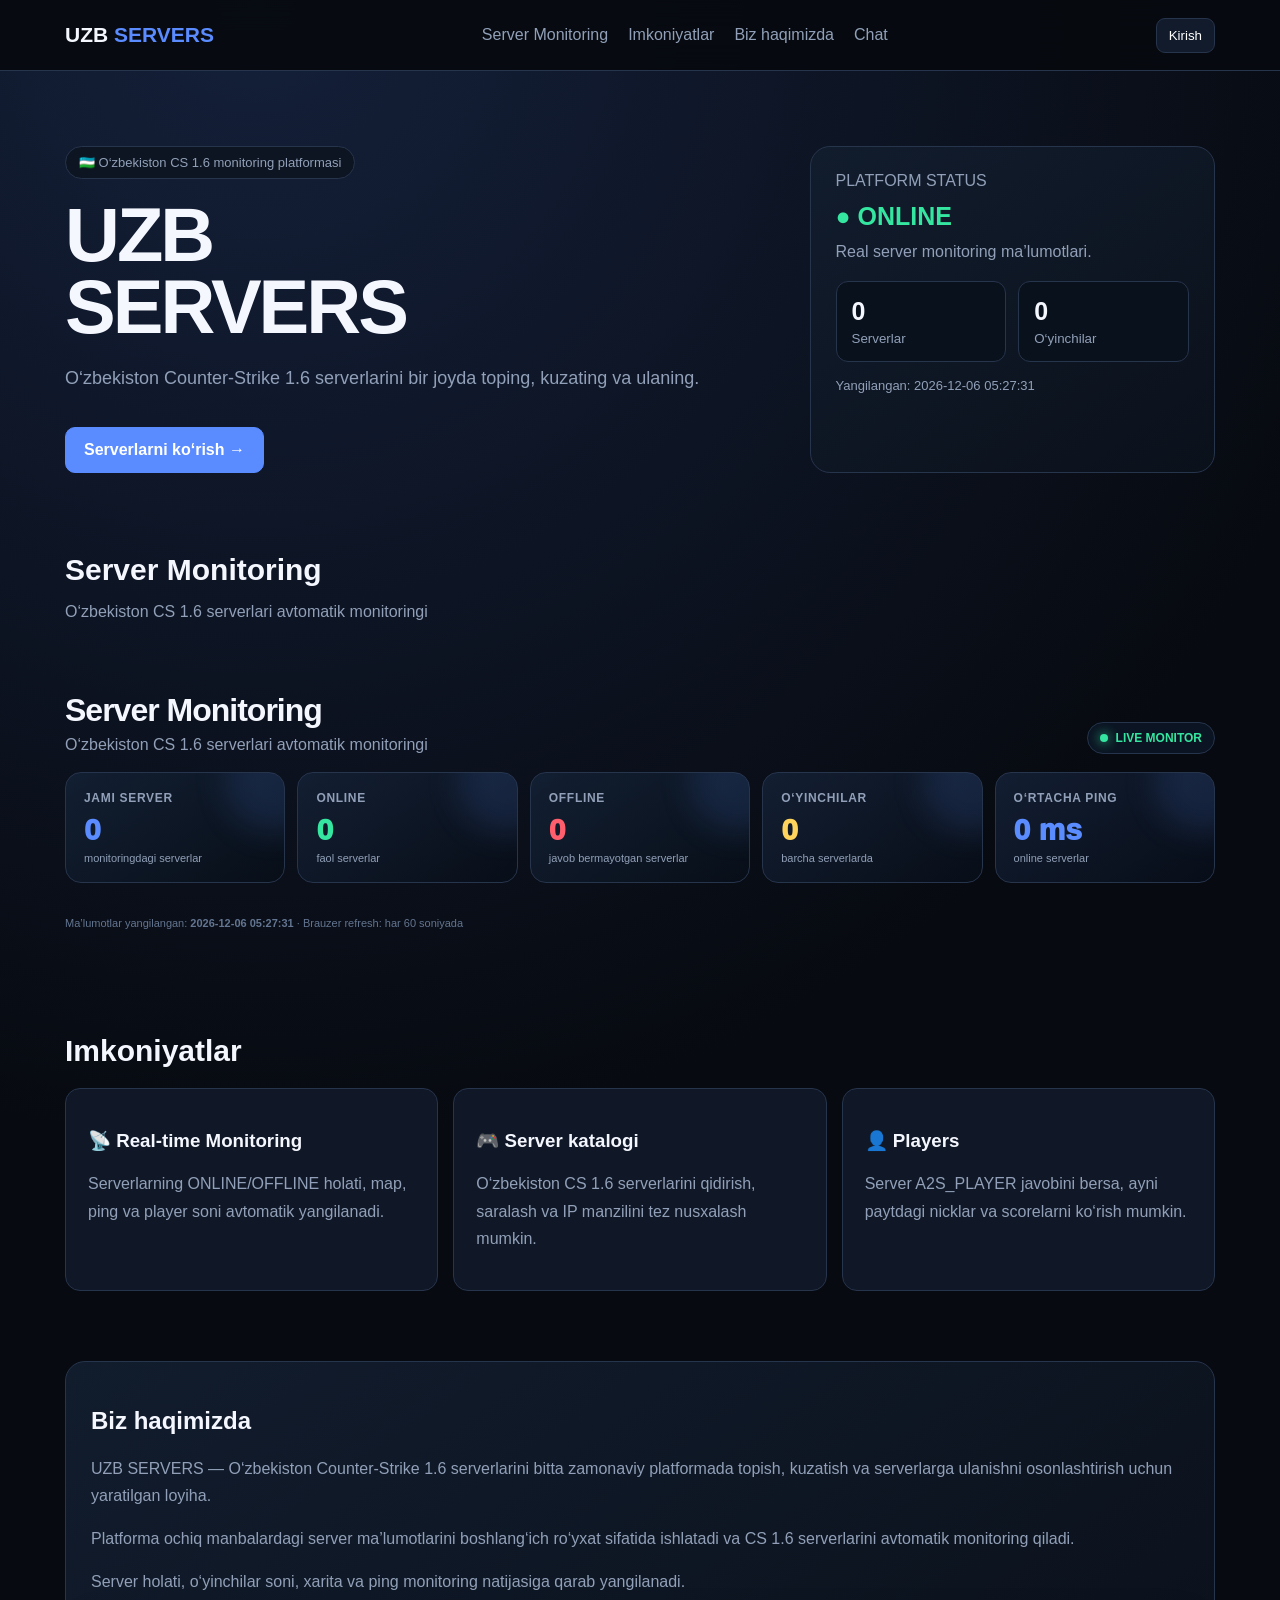
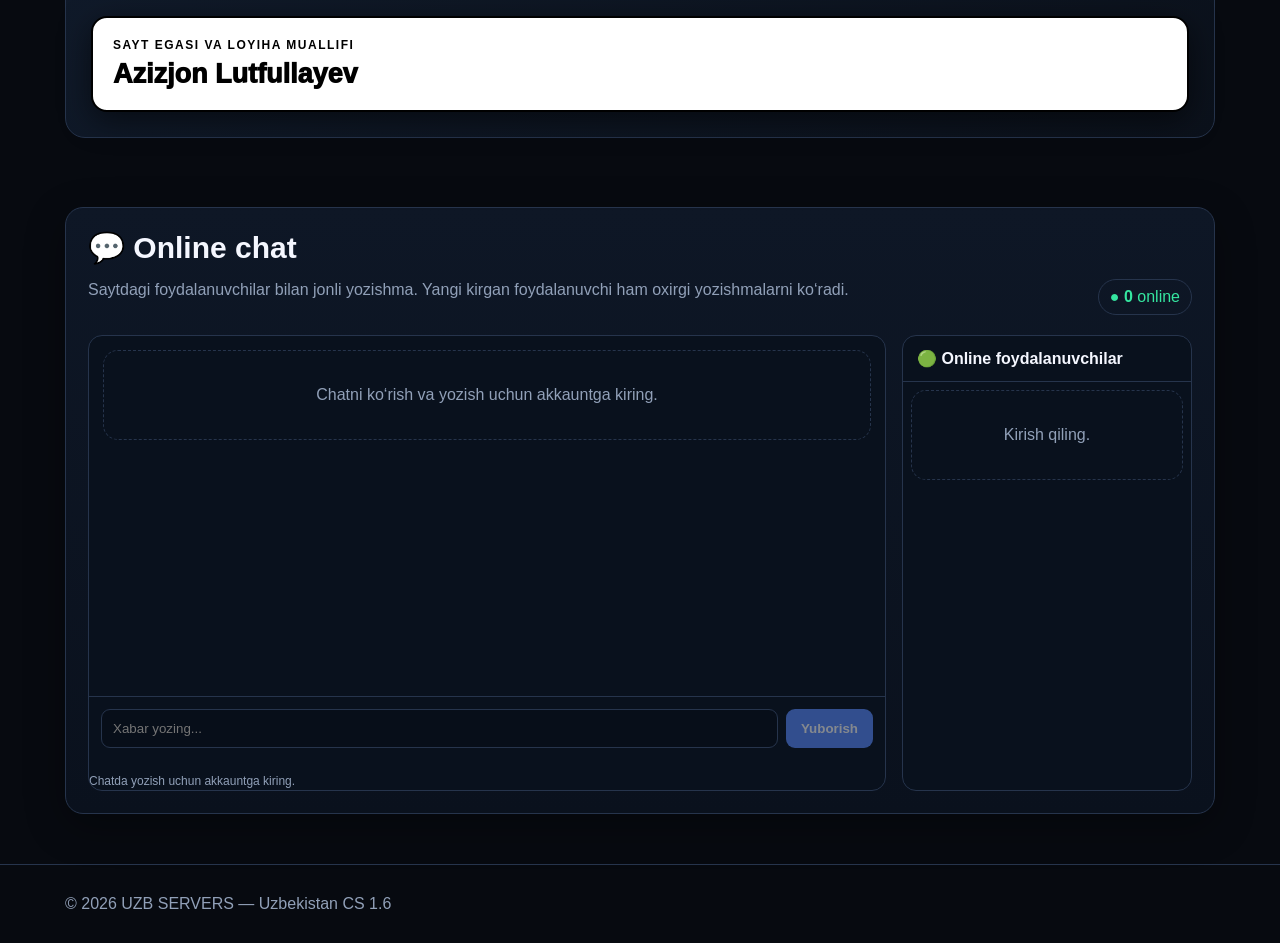
==== commit 1eef813d: "Update index.html" ====
--- a/public/index.html
+++ b/public/index.html
@@ -4,13 +4,13 @@
 
 <meta charset="UTF-8">
 <meta name="viewport" content="width=device-width,initial-scale=1">
-
-<title>UZB SERVERS — CS 1.6 Uzbekistan</title>
-
-<meta
-  name="description"
-  content="O‘zbekiston CS 1.6 serverlari, real-time monitoring, playerlar va server katalogi."
->
+<meta name="google-site-verification" content="S3c8AlsZO5zrsL05Uv-5ZqD1f1On1FGjm7GGjLqEiII" />
+<title>UZB SERVERS — CS 1.6 Uzbekistan Servers</title>
+<meta name="description" content="UZB SERVERS — O‘zbekistondagi CS 1.6 serverlar katalogi. Serverlar, IP manzillar, o‘yinchilar va server holatini ko‘ring.">
+<meta name="keywords" content="CS 1.6, Counter Strike 1.6, Uzbekistan servers, Uzbek CS 1.6 servers, UZB servers">
+<meta name="robots" content="index, follow">
+<link rel="canonical" href="https://uzbservers.uzbservers.workers.dev/">
+
 
 <style>
 
@@ -962,7 +962,21 @@
   }
 
   nav{
-    display:none
+    display:flex;
+    flex:1;
+    min-width:0;
+    overflow-x:auto;
+    gap:10px;
+    padding:4px 0;
+    scrollbar-width:none;
+  }
+
+  nav::-webkit-scrollbar{display:none}
+
+  nav a{
+    flex:0 0 auto;
+    white-space:nowrap;
+    font-size:13px;
   }
 
   .profile-grid{
@@ -1016,368 +1030,72 @@
 .chat-edit-btn:hover{background:#223451;border-color:#5b8cff;color:#fff;box-shadow:0 0 10px #5b8cff44;}
 
 
-/* =====================================================
-   PREMIUM LIVE SERVER MONITOR — SAFE FRONTEND OVERRIDES
-   Does not alter auth/chat/admin API or profile logic.
-===================================================== */
-
-#serverList{
-  display:grid;
-  grid-template-columns:repeat(2,minmax(0,1fr));
-  gap:18px;
-  align-items:stretch;
-}
-
-.server.monitor-card{
-  position:relative;
-  display:block;
-  min-width:0;
-  overflow:hidden;
-  padding:0;
-  margin:0;
-  border-radius:20px;
-  background:
-    radial-gradient(circle at 0% 0%,rgba(53,230,160,.14),transparent 36%),
-    linear-gradient(145deg,#101d1b,#0b121a 55%,#07130f);
-  border:1px solid #1d5d46;
-  box-shadow:
-    inset 0 0 35px rgba(53,230,160,.035),
-    0 8px 30px rgba(0,0,0,.28);
-  cursor:pointer;
-  transition:transform .22s ease,border-color .22s ease,box-shadow .22s ease;
-}
-
-.server.monitor-card::before{
-  content:"";
-  position:absolute;
-  left:0;
-  top:0;
-  bottom:0;
-  width:4px;
-  background:#35e6a0;
-  box-shadow:0 0 18px #35e6a0;
-}
-
-.server.monitor-card:hover{
-  transform:translateY(-4px);
-  border-color:#35e6a0;
-  box-shadow:
-    0 0 0 1px rgba(53,230,160,.15),
-    0 0 35px rgba(53,230,160,.18),
-    0 15px 45px rgba(0,0,0,.4);
-}
-
-.monitor-inner{padding:20px}
-
-.monitor-card-head{
-  display:flex;
-  justify-content:space-between;
-  align-items:flex-start;
-  gap:14px;
-}
-
-.monitor-card-name{
-  color:#fff;
-  font-size:18px;
-  line-height:1.35;
-  font-weight:900;
-  word-break:break-word;
-}
-
-.monitor-card-ip{
-  margin-top:7px;
-  color:#8297b2;
-  font-family:monospace;
-  font-size:13px;
-}
-
-.monitor-online,.monitor-offline{
-  display:flex;
-  align-items:center;
-  gap:7px;
-  white-space:nowrap;
-  font-size:12px;
-  font-weight:900;
-}
-
-.monitor-online{color:#35e6a0;text-shadow:0 0 10px rgba(53,230,160,.35)}
-.monitor-offline{color:#ff5f6d}
-
-.monitor-online::first-letter{ text-shadow:0 0 10px #35e6a0; }
-
-.monitor-grid{
-  display:grid;
-  grid-template-columns:repeat(4,minmax(0,1fr));
-  gap:9px;
-  margin-top:18px;
-}
-
-.monitor-box{
-  min-width:0;
-  padding:12px;
-  border:1px solid #1c3440;
-  border-radius:13px;
-  background:rgba(4,12,18,.65);
-  transition:.2s;
-}
-
-.monitor-card:hover .monitor-box{border-color:#275144}
-
-.monitor-label{
-  color:#637a91;
-  font-size:9px;
-  font-weight:900;
-  letter-spacing:1.1px;
-}
-
-.monitor-value{
-  margin-top:5px;
-  color:#f5f7ff;
-  font-size:15px;
-  font-weight:900;
-  overflow:hidden;
-  text-overflow:ellipsis;
-  white-space:nowrap;
-}
-
-.monitor-bar-head{
-  display:flex;
-  justify-content:space-between;
-  margin-top:17px;
-  margin-bottom:7px;
-  color:#8297ad;
-  font-size:11px;
-}
-
-.monitor-bar{
-  height:7px;
-  overflow:hidden;
-  border-radius:20px;
-  background:#111e27;
-}
-
-.monitor-bar > span{
-  display:block;
-  height:100%;
-  border-radius:20px;
-  background:linear-gradient(90deg,#1ebf82,#35e6a0,#7affc6);
-  box-shadow:0 0 12px rgba(53,230,160,.7);
-  transition:width .4s ease;
-}
-
-.monitor-card-actions{
-  display:flex;
-  gap:8px;
-  margin-top:17px;
-}
-
-.monitor-btn{
-  flex:1;
-  min-width:0;
-  padding:10px 12px;
-  border-radius:11px;
-  border:1px solid #274157;
-  background:#101e2d;
-  color:#fff;
-  font-size:12px;
-  font-weight:800;
-  cursor:pointer;
-  transition:.2s;
-}
-
-.monitor-btn:hover{
-  border-color:#35e6a0;
-  box-shadow:0 0 14px rgba(53,230,160,.16);
-}
-
-.monitor-btn.players{
-  background:linear-gradient(135deg,#123a31,#102b2b);
-  border-color:#245f4b;
-}
-
-.monitor-card-time{
-  margin-top:12px;
-  color:#536a82;
-  font-size:10px;
-}
-
-/* Players modal */
-#playersOverlay .modal{
-  width:min(780px,100%);
-}
-
-.monitor-modal-server{
-  padding:16px;
-  margin-bottom:15px;
-  border-radius:15px;
-  border:1px solid #1c4e3c;
-  background:
-    radial-gradient(circle at top left,rgba(53,230,160,.12),transparent 45%),
-    #09151a;
-}
-
-.monitor-modal-server-name{
-  color:#fff;
-  font-size:19px;
-  line-height:1.4;
-  font-weight:900;
-}
-
-.monitor-modal-server-info{
-  margin-top:7px;
-  color:#8197ae;
-  font-family:monospace;
-  font-size:12px;
-  line-height:1.6;
-}
-
-.monitor-player-list{
-  display:flex;
-  flex-direction:column;
-  gap:8px;
-  max-height:55vh;
-  overflow:auto;
-  padding-right:3px;
-}
-
-.monitor-player-row{
-  display:grid;
-  grid-template-columns:38px minmax(0,1fr) 90px 125px;
-  gap:10px;
-  align-items:center;
-  padding:12px;
-  border:1px solid #1d3042;
-  border-radius:12px;
-  background:linear-gradient(100deg,#0a131e,#0c1720);
-  transition:.18s;
-}
-
-.monitor-player-row:hover{
-  border-color:#35e6a0;
-  background:#0d1b20;
-  transform:translateX(2px);
-  box-shadow:0 0 15px rgba(53,230,160,.08);
-}
-
-.monitor-player-index{
-  width:28px;
-  height:28px;
-  display:flex;
-  align-items:center;
-  justify-content:center;
-  border-radius:8px;
-  background:#15263a;
-  color:#7f9ab8;
-  font-size:11px;
-  font-weight:900;
-}
-
-.monitor-player-name{
-  min-width:0;
-  overflow:hidden;
-  text-overflow:ellipsis;
-  white-space:nowrap;
-  color:#fff;
-  font-weight:800;
-}
-
-.monitor-player-score{
-  color:#35e6a0;
-  text-align:right;
-  font-size:12px;
-  font-weight:900;
-}
-
-.monitor-player-time{
-  color:#8ca0b5;
-  text-align:right;
-  font-size:11px;
-}
-
-#playersOverlay .monitor-player-list::-webkit-scrollbar{width:7px}
-#playersOverlay .monitor-player-list::-webkit-scrollbar-track{background:#09111d}
-#playersOverlay .monitor-player-list::-webkit-scrollbar-thumb{background:#254936;border-radius:20px}
-#playersOverlay .monitor-player-list::-webkit-scrollbar-thumb:hover{background:#35e6a0}
-
-/* Professional mobile navigation */
-.mobile-menu-btn{display:none}
-
-@media(max-width:700px){
-  .mobile-menu-btn{
-    display:inline-flex;
-    align-items:center;
-    justify-content:center;
-    width:42px;
-    height:42px;
-    margin-left:auto;
-    border:1px solid #2a3c58;
-    border-radius:11px;
-    background:#0e1828;
-    color:#fff;
-    font-size:20px;
-    cursor:pointer;
-  }
-
-  header .nav{position:relative}
-
-  header nav#mainNav{
-    display:none;
-    position:absolute;
-    left:0;
-    right:0;
-    top:64px;
-    z-index:100;
-    flex-direction:column;
-    align-items:stretch;
-    gap:4px;
-    padding:9px;
-    border:1px solid #26344c;
-    border-radius:14px;
-    background:rgba(8,13,22,.97);
-    box-shadow:0 18px 45px rgba(0,0,0,.5);
-    backdrop-filter:blur(16px);
-  }
-
-  header nav#mainNav.mobile-open{display:flex}
-
-  header nav#mainNav a{
-    display:block;
-    padding:12px 13px;
-    border-radius:9px;
-  }
-
-  header nav#mainNav a:hover{
-    background:#121f32;
-  }
-
-  #serverList{grid-template-columns:1fr}
-
-  .monitor-grid{grid-template-columns:1fr 1fr}
-
-  .monitor-card-head{flex-direction:column}
-
-  .monitor-card-actions{flex-direction:column}
-
-  .monitor-btn{width:100%}
-
-  .monitor-player-row{
-    grid-template-columns:32px minmax(0,1fr);
-  }
-
-  .monitor-player-score,
-  .monitor-player-time{
-    grid-column:2;
-    text-align:left;
-  }
-}
-
-@media(max-width:420px){
-  .monitor-inner{padding:15px}
-  .monitor-grid{gap:7px}
-  .monitor-box{padding:10px}
-  .monitor-card-name{font-size:16px}
-  .monitor-value{font-size:14px}
-}
+
+/* =========================================================
+   UZB SERVERS — PREMIUM MONITOR DASHBOARD
+   Added without changing the existing site components
+========================================================= */
+
+#servers .controls{display:none}
+
+.monitor-dashboard{margin-top:0}
+.monitor-title{display:flex;align-items:flex-end;justify-content:space-between;gap:20px;margin-bottom:18px}
+.monitor-title h2{margin:0;font-size:32px;font-weight:900;letter-spacing:-1px}
+.monitor-title p{margin:7px 0 0;color:#91a0b8}
+.monitor-live{display:flex;align-items:center;gap:8px;padding:8px 12px;border:1px solid #26344c;border-radius:999px;background:#0b1422;color:#35e6a0;font-size:12px;font-weight:800}
+.monitor-live-dot{width:8px;height:8px;border-radius:50%;background:#35e6a0;box-shadow:0 0 12px #35e6a0;animation:monitorPulse 1.5s infinite}
+@keyframes monitorPulse{0%,100%{opacity:1;transform:scale(1)}50%{opacity:.45;transform:scale(.75)}}
+
+.monitor-stats{display:grid;grid-template-columns:repeat(5,1fr);gap:12px;margin-bottom:18px}
+.monitor-stat{position:relative;overflow:hidden;padding:18px;background:linear-gradient(145deg,rgba(19,31,51,.96),rgba(8,14,24,.96));border:1px solid #26344c;border-radius:16px;transition:.25s}
+.monitor-stat:hover{transform:translateY(-3px);border-color:#4d70a7;box-shadow:0 15px 40px rgba(0,0,0,.25)}
+.monitor-stat::after{content:"";position:absolute;width:100px;height:100px;right:-40px;top:-40px;border-radius:50%;background:#5b8cff22;filter:blur(15px)}
+.monitor-stat-label{color:#91a0b8;font-size:12px;font-weight:700;text-transform:uppercase;letter-spacing:.7px}
+.monitor-stat-value{margin-top:8px;font-size:30px;font-weight:950}
+.monitor-stat-sub{margin-top:5px;color:#91a0b8;font-size:11px}
+.monitor-online{color:#35e6a0}.monitor-offline{color:#ff5f6d}.monitor-blue{color:#5b8cff}.monitor-yellow{color:#ffd45c}
+
+.monitor-top-server{display:grid;grid-template-columns:1.4fr .7fr .7fr .7fr;gap:12px;margin-bottom:18px}
+.monitor-highlight{padding:20px;background:linear-gradient(135deg,#111e34,#09111c);border:1px solid #26344c;border-radius:16px}
+.monitor-highlight-label{color:#91a0b8;font-size:11px;text-transform:uppercase;letter-spacing:.8px}
+.monitor-highlight-name{margin-top:8px;font-size:19px;font-weight:900}
+.monitor-highlight-value{margin-top:5px;font-size:27px;font-weight:950}
+.monitor-highlight-ip{margin-top:4px;color:#6f82a0;font-family:monospace;font-size:12px}
+
+.monitor-server-grid{display:grid;grid-template-columns:repeat(2,1fr);gap:14px}
+.monitor-server-card{position:relative;overflow:hidden;padding:18px;background:linear-gradient(145deg,#111b2c,#09111c);border:1px solid #26344c;border-radius:17px;transition:.25s}
+.monitor-server-card:hover{transform:translateY(-3px);border-color:#496b9f;box-shadow:0 15px 45px #0006}
+.monitor-server-card.online-card{border-left:3px solid #35e6a0}
+.monitor-server-card.offline-card{border-left:3px solid #ff5f6d}
+.monitor-server-head{display:flex;justify-content:space-between;align-items:flex-start;gap:12px}
+.monitor-server-name{font-size:16px;font-weight:900}
+.monitor-server-ip{margin-top:5px;color:#71839e;font-family:monospace;font-size:12px}
+.monitor-status{display:inline-flex;align-items:center;gap:6px;padding:6px 9px;border-radius:999px;font-size:10px;font-weight:900}
+.monitor-status.online{background:#0c3528;color:#35e6a0;border:1px solid #1b6e55}
+.monitor-status.offline{background:#3a141b;color:#ff5f6d;border:1px solid #71313c}
+.monitor-status-dot{width:6px;height:6px;border-radius:50%}
+.monitor-status.online .monitor-status-dot{background:#35e6a0;box-shadow:0 0 8px #35e6a0}
+.monitor-status.offline .monitor-status-dot{background:#ff5f6d}
+
+.monitor-metrics{display:grid;grid-template-columns:repeat(3,1fr);gap:8px;margin-top:18px}
+.monitor-metric{padding:11px;background:#080f19;border:1px solid #1c2940;border-radius:11px}
+.monitor-metric-label{color:#71839e;font-size:10px}
+.monitor-metric-value{margin-top:4px;font-size:16px;font-weight:900}
+.monitor-ping-good{color:#35e6a0}.monitor-ping-medium{color:#ffd45c}.monitor-ping-bad{color:#ff5f6d}
+
+.monitor-player-wrap{margin-top:15px}
+.monitor-player-head{display:flex;justify-content:space-between;color:#91a0b8;font-size:11px;margin-bottom:7px}
+.monitor-player-bar{height:7px;background:#172237;border-radius:999px;overflow:hidden}
+.monitor-player-fill{height:100%;border-radius:999px;background:linear-gradient(90deg,#35e6a0,#5b8cff);box-shadow:0 0 12px #35e6a055;transition:width .5s ease}
+
+.monitor-actions{display:flex;gap:8px;margin-top:15px}
+.monitor-action{flex:1;padding:9px 11px;border:1px solid #26344c;border-radius:9px;background:#111b2b;color:#fff;cursor:pointer;font-size:12px;font-weight:700;transition:.2s}
+.monitor-action:hover{border-color:#5b8cff;background:#162744}
+.monitor-update{margin-top:15px;color:#637590;font-size:10px;text-align:right}
+
+@media(max-width:1000px){.monitor-stats{grid-template-columns:repeat(3,1fr)}.monitor-top-server{grid-template-columns:1fr 1fr}}
+@media(max-width:700px){.monitor-stats{grid-template-columns:1fr 1fr}.monitor-server-grid{grid-template-columns:1fr}.monitor-top-server{grid-template-columns:1fr}.monitor-title{display:block}.monitor-live{margin-top:12px;display:inline-flex}}
+@media(max-width:450px){.monitor-stats{grid-template-columns:1fr}.monitor-metrics{grid-template-columns:1fr 1fr}}
 
 </style>
 </head>
@@ -1399,21 +1117,10 @@
   </div>
 
 
-  <button
-    id="mobileMenuBtn"
-    class="mobile-menu-btn"
-    type="button"
-    aria-label="Menyuni ochish"
-    aria-expanded="false"
-    onclick="toggleMobileMenu()">
-    ☰
-  </button>
-
-
-  <nav id="mainNav">
+  <nav>
 
     <a href="#servers">
-      Serverlar
+      Server Monitoring
     </a>
 
     <a href="#features">
@@ -1636,11 +1343,11 @@
     <div>
 
       <h2>
-        CS 1.6 Serverlar
+        Server Monitoring
       </h2>
 
       <p>
-        ONLINE serverlar avtomatik tepaga chiqariladi
+        O‘zbekiston CS 1.6 serverlari avtomatik monitoringi
       </p>
 
     </div>
@@ -1681,15 +1388,12 @@
   </div>
 
 
-  <div id="serverList"></div>
-
-
-  <div class="notice">
-
-    📡 Ma’lumotlar GitHub Actions orqali
-    CS 1.6 serverlaridan avtomatik tekshiriladi.
-
-  </div>
+  <div id="uzbMonitorDashboard"></div>
+
+  <div id="serverList" style="display:none"></div>
+
+
+  <div class="notice" style="display:none">📡 Live monitoring data</div>
 
 </section>
 
@@ -2460,156 +2164,211 @@
 
 function render(){
 
-  const monitored = new Set([
-    "195.158.11.77:27015",
-    "195.158.11.77:27016",
-    "195.158.11.77:27017",
-    "195.158.11.77:27018",
-    "83.69.139.164:27016",
-    "83.69.139.164:27022",
-    "83.69.139.164:27020",
-    "83.69.139.164:27015",
-    "83.69.139.164:27014",
-    "195.158.4.109:27015",
-    "157.22.130.26:27015",
-    "195.158.4.108:27777",
-    "185.228.90.26:27002",
-    "84.54.82.234:27047",
-    "84.54.82.234:27015"
-  ]);
-
-  const monitoredData =
-    (Array.isArray(data) ? data : []).filter(function(server){
-      return monitored.has(String(server.ip || "").trim().toLowerCase());
+  const query =
+    search.value
+      .toLowerCase()
+      .trim();
+
+
+  let filtered =
+    data.filter(function(server){
+
+      return (
+        server.name +
+        " " +
+        server.ip +
+        " " +
+        server.map
+      )
+      .toLowerCase()
+      .includes(query);
+
     });
 
-  const q = String(search?.value || "").toLowerCase().trim();
-  const mode = sort?.value || "online";
-
-  let filtered = monitoredData.filter(function(server){
-    const haystack = [
-      server.name,
-      server.ip,
-      server.map
-    ].join(" ").toLowerCase();
-    return haystack.includes(q);
+
+  filtered.sort(function(a,b){
+
+    if(sort.value === "players"){
+
+      return (
+        (b.players || 0) -
+        (a.players || 0)
+      );
+
+    }
+
+
+    if(sort.value === "ping"){
+
+      return (
+        (a.ping ?? 9999) -
+        (b.ping ?? 9999)
+      );
+
+    }
+
+
+    if(sort.value === "name"){
+
+      return String(a.name)
+        .localeCompare(
+          String(b.name)
+        );
+
+    }
+
+
+    return (
+      Number(b.online) -
+      Number(a.online)
+    ) ||
+    (
+      (b.players || 0) -
+      (a.players || 0)
+    );
+
   });
 
-  filtered.sort(function(a,b){
-    if(mode === "players"){
-      return (Number(b.players)||0) - (Number(a.players)||0);
-    }
-    if(mode === "ping"){
-      return (Number(a.ping)||9999) - (Number(b.ping)||9999);
-    }
-    if(mode === "name"){
-      return String(a.name||"").localeCompare(String(b.name||""));
-    }
-    return (Number(b.online)-Number(a.online)) ||
-           ((Number(b.players)||0)-(Number(a.players)||0));
-  });
-
-  document.getElementById("serverCount").textContent = monitoredData.length;
-  document.getElementById("playerCount").textContent = monitoredData.reduce(function(total,server){
-    return total + (Number(server.players)||0);
-  },0);
 
   if(!filtered.length){
-    list.innerHTML = `
-      <div class="empty" style="grid-column:1/-1">
-        Monitoring serverlari topilmadi.
+
+    list.innerHTML =
+      '<div class="empty">' +
+      'Server topilmadi.' +
+      '</div>';
+
+    return;
+
+  }
+
+
+  list.innerHTML =
+    filtered.map(function(server){
+
+      const index =
+        data.indexOf(server);
+
+
+      return `
+
+      <div class="server">
+
+        <div>
+
+          <div class="server-name">
+
+            ${esc(server.name)}
+
+          </div>
+
+
+          <div class="ip">
+
+            ${esc(server.ip)}
+
+          </div>
+
+        </div>
+
+
+        <div class="${
+          server.online
+            ? "online"
+            : "offline"
+        }">
+
+          ● ${
+            server.online
+              ? "ONLINE"
+              : "OFFLINE"
+          }
+
+        </div>
+
+
+        <div class="metric">
+
+          <b>
+
+            ${server.players ?? 0}/${
+              server.maxPlayers ?? 0
+            }
+
+          </b>
+
+          <small>
+            Players
+          </small>
+
+        </div>
+
+
+        <div class="metric">
+
+          <b>
+
+            ${esc(server.map || "—")}
+
+          </b>
+
+          <small>
+            Map
+          </small>
+
+        </div>
+
+
+        <div class="metric">
+
+          <b>
+
+            ${
+              server.ping != null
+                ? server.ping + " ms"
+                : "—"
+            }
+
+          </b>
+
+          <small>
+            Ping
+          </small>
+
+        </div>
+
+
+        <div class="actions">
+
+
+          <button
+            class="copy"
+            onclick="copyIp('${esc(server.ip)}',this)">
+
+            Copy IP
+
+          </button>
+
+
+          <button
+            class="players-btn"
+            onclick="openPlayers(${index})">
+
+            Players ${
+              server.playerList?.length ?? 0
+            }
+
+          </button>
+
+
+        </div>
+
+
       </div>
-    `;
-    return;
-  }
-
-  list.innerHTML = filtered.map(function(server){
-
-    const index = monitoredData.indexOf(server);
-    const players = Number(server.players)||0;
-    const maxPlayers = Number(server.maxPlayers ?? server.max_players ?? 0);
-    const safeMax = maxPlayers > 0 ? maxPlayers : Math.max(players,1);
-    const percent = Math.min(100,Math.round(players/safeMax*100));
-    const online = Boolean(server.online);
-    const playerList = Array.isArray(server.playerList) ? server.playerList : [];
-
-    return `
-      <article class="server monitor-card" onclick="openPlayers(${index})">
-        <div class="monitor-inner">
-
-          <div class="monitor-card-head">
-            <div style="min-width:0">
-              <div class="monitor-card-name">
-                ${esc(server.name || "Unnamed server")}
-              </div>
-              <div class="monitor-card-ip">
-                ${esc(server.ip || "")}
-              </div>
-            </div>
-
-            <div class="${online ? "monitor-online" : "monitor-offline"}">
-              ${online ? "🟢 ONLINE" : "🔴 OFFLINE"}
-            </div>
-          </div>
-
-          <div class="monitor-grid">
-            <div class="monitor-box">
-              <div class="monitor-label">PLAYERS</div>
-              <div class="monitor-value">
-                ${players}/${maxPlayers || "?"}
-              </div>
-            </div>
-
-            <div class="monitor-box">
-              <div class="monitor-label">MAP</div>
-              <div class="monitor-value">
-                ${esc(server.map || "—")}
-              </div>
-            </div>
-
-            <div class="monitor-box">
-              <div class="monitor-label">PING</div>
-              <div class="monitor-value">
-                ${online && server.ping != null ? esc(server.ping) + " ms" : "—"}
-              </div>
-            </div>
-
-            <div class="monitor-box">
-              <div class="monitor-label">STATUS</div>
-              <div class="monitor-value">
-                ${online ? "LIVE" : "OFFLINE"}
-              </div>
-            </div>
-          </div>
-
-          <div class="monitor-bar-head">
-            <span>Server bandligi</span>
-            <span>${percent}%</span>
-          </div>
-
-          <div class="monitor-bar">
-            <span style="width:${percent}%"></span>
-          </div>
-
-          <div class="monitor-card-actions">
-            <button class="monitor-btn" onclick="event.stopPropagation();copyIp('${esc(server.ip || "")}',this)">
-              📋 IP nusxalash
-            </button>
-
-            <button class="monitor-btn players" onclick="event.stopPropagation();openPlayers(${index})">
-              👥 Players ${playerList.length || players}
-            </button>
-          </div>
-
-          <div class="monitor-card-time">
-            🕐 Live monitoring · ${online ? "Server ishlayapti" : "Server offline"}
-          </div>
-
-        </div>
-      </article>
-    `;
-
-  }).join("");
+
+      `;
+
+    })
+    .join("");
 
 }
 
@@ -2649,111 +2408,89 @@
    PLAYERS
 ===================================================== */
 
+function formatPlayerDuration(seconds){
+  const n=Math.max(0,Math.floor(Number(seconds||0)));
+  const h=Math.floor(n/3600);
+  const m=Math.floor((n%3600)/60);
+  const sec=n%60;
+  if(h) return h+" soat "+m+" daq.";
+  if(m) return m+" daq. "+sec+" sek.";
+  return sec+" sek.";
+}
+
 function openPlayers(index){
 
-  const monitored = new Set([
-    "195.158.11.77:27015",
-    "195.158.11.77:27016",
-    "195.158.11.77:27017",
-    "195.158.11.77:27018",
-    "83.69.139.164:27016",
-    "83.69.139.164:27022",
-    "83.69.139.164:27020",
-    "83.69.139.164:27015",
-    "83.69.139.164:27014",
-    "195.158.4.109:27015",
-    "157.22.130.26:27015",
-    "195.158.4.108:27777",
-    "185.228.90.26:27002",
-    "84.54.82.234:27047",
-    "84.54.82.234:27015"
-  ]);
-
-  const monitoredData =
-    (Array.isArray(data) ? data : []).filter(function(server){
-      return monitored.has(String(server.ip || "").trim().toLowerCase());
-    });
-
-  const server = monitoredData[index];
-  if(!server) return;
-
-  document.getElementById("modalTitle").textContent = "Players";
-  document.getElementById("modalIp").textContent = server.ip || "";
-
-  const players = Array.isArray(server.playerList) ? server.playerList : [];
-  const maxPlayers = Number(server.maxPlayers ?? server.max_players ?? 0);
-  const currentPlayers = Number(server.players)||0;
-  const box = document.getElementById("playerBox");
-
-  function durationText(seconds){
-    const value = Number(seconds);
-    if(!Number.isFinite(value) || value < 0) return "—";
-
-    let total = Math.floor(value);
-    const days = Math.floor(total / 86400);
-    total %= 86400;
-    const hours = Math.floor(total / 3600);
-    total %= 3600;
-    const minutes = Math.floor(total / 60);
-    const secs = total % 60;
-
-    if(days > 0) return `${days} kun ${hours} soat`;
-    if(hours > 0) return `${hours} soat ${minutes} daq`;
-    if(minutes > 0) return `${minutes} daq ${secs} son`;
-    return `${secs} son`;
-  }
-
-  let html = `
-    <div class="monitor-modal-server">
-      <div class="monitor-modal-server-name">
-        ${esc(server.name || "Server")}
+  const server =
+    data[index];
+
+  if(!server){
+    return;
+  }
+
+
+  document.getElementById(
+    "modalTitle"
+  ).textContent =
+    server.name || "Players";
+
+
+  document.getElementById(
+    "modalIp"
+  ).textContent =
+    server.ip || "";
+
+
+  const players =
+    server.playerList || [];
+
+
+  const box =
+    document.getElementById(
+      "playerBox"
+    );
+
+
+  if(players.length){
+
+    box.innerHTML =
+      players.map(function(player){
+
+        return `
+        <div class="player">
+          <div style="min-width:0">
+            <b>${esc(player.name || "Unnamed")}</b>
+            <div class="score" style="margin-top:4px">⏱ ${formatPlayerDuration(player.duration)}</div>
+          </div>
+          <div class="score">Score: ${player.score ?? 0}</div>
+        </div>
+        `;
+
+      }).join("");
+
+  }else{
+
+    box.innerHTML = `
+
+      <div class="empty">
+
+        ${
+          server.online
+            ? "Hozir player ro‘yxati bo‘sh yoki server A2S_PLAYER javobini bermadi."
+            : "Server offline."
+        }
+
       </div>
-      <div class="monitor-modal-server-info">
-        ${esc(server.ip || "")} ·
-        ${server.online ? "🟢 ONLINE" : "🔴 OFFLINE"} ·
-        ${currentPlayers}/${maxPlayers || "?"} ·
-        ${esc(server.map || "—")} ·
-        ${server.ping != null ? esc(server.ping) + " ms" : "Ping —"}
-      </div>
-    </div>
-  `;
-
-  if(players.length){
-    html += `<div class="monitor-player-list">`;
-
-    players.forEach(function(player,playerIndex){
-      html += `
-        <div class="monitor-player-row">
-          <div class="monitor-player-index">${playerIndex + 1}</div>
-
-          <div class="monitor-player-name" title="${esc(player.name || "Unnamed")}">
-            ${esc(player.name || "Unnamed")}
-          </div>
-
-          <div class="monitor-player-score">
-            SCORE: ${Number(player.score)||0}
-          </div>
-
-          <div class="monitor-player-time">
-            ⏱ ${durationText(player.duration)}
-          </div>
-        </div>
-      `;
-    });
-
-    html += `</div>`;
-  }else{
-    html += `
-      <div class="empty">
-        ${server.online
-          ? "Server online, lekin player ma'lumotlari hozir mavjud emas."
-          : "Server hozir OFFLINE."}
-      </div>
+
     `;
-  }
-
-  box.innerHTML = html;
-  document.getElementById("playersOverlay").style.display = "flex";
+
+  }
+
+
+  document.getElementById(
+    "playersOverlay"
+  ).style.display =
+    "flex";
+
 }
 
 
@@ -2775,58 +2512,1280 @@
 
   try{
 
-    /*
-      Cloudflare Assets eski snapshotni berishi mumkin.
-      Shuning uchun monitoring ma'lumoti GitHub'dagi
-      doimiy yangilanadigan servers.json'dan olinadi.
-    */
-
-    const response = await fetch(
-      "https://raw.githubusercontent.com/AzizjonLutfullayev/uzbservers-web/main/public/servers.json?live=" + Date.now(),
+    const response =
+      await fetch(
+        "https://raw.githubusercontent.com/AzizjonLutfullayev/uzbservers-web/main/public/servers.json?live=" + Date.now(),
+        {cache:"no-store"}
+      );
+
+
+    if(!response.ok){
+
+      throw new Error(
+        "servers.json error"
+      );
+
+    }
+
+
+    const json =
+      await response.json();
+
+
+    data =
+      Array.isArray(json.servers)
+        ? json.servers
+        : [];
+
+
+    document.getElementById(
+      "serverCount"
+    ).textContent =
+      data.length;
+
+
+    document.getElementById(
+      "playerCount"
+    ).textContent =
+      data.reduce(
+        function(total,server){
+
+          return total +
+            (Number(server.players) || 0);
+
+        },
+        0
+      );
+
+
+    document.getElementById(
+      "updatedAt"
+    ).textContent =
+      json.updatedAt
+        ? new Date(
+            json.updatedAt * 1000
+          ).toLocaleString("uz-UZ")
+        : "—";
+
+
+    document.getElementById(
+      "platformStatus"
+    ).textContent =
+      "● ONLINE";
+
+
+    document.getElementById(
+      "platformStatus"
+    ).className =
+      "status ok";
+
+
+    render();
+
+    if(["admin","gl_admin"].includes(currentUserState?.role)) loadAdminPanel();
+
+
+  }catch(error){
+
+    document.getElementById(
+      "platformStatus"
+    ).textContent =
+      "● DATA ERROR";
+
+
+    document.getElementById(
+      "platformStatus"
+    ).className =
+      "status bad";
+
+
+    list.innerHTML = `
+
+      <div class="empty">
+
+        Server ma’lumotlarini yuklab bo‘lmadi.
+        /servers.json mavjudligini tekshiring.
+
+      </div>
+
+    `;
+
+  }
+
+}
+
+
+/* =====================================================
+   USER MENU
+===================================================== */
+
+function toggleUserMenu(){
+
+  const menu =
+    document.getElementById(
+      "userDropdown"
+    );
+
+  if(!menu){
+    return;
+  }
+
+  menu.classList.toggle("show");
+
+}
+
+
+function openProfileFromMenu(){
+
+  const dropdown =
+    document.getElementById(
+      "userDropdown"
+    );
+
+  if(dropdown){
+
+    dropdown.classList.remove(
+      "show"
+    );
+
+  }
+
+  openProfile();
+
+}
+
+
+document.addEventListener(
+  "click",
+  function(event){
+
+    const userMenu =
+      document.getElementById(
+        "userMenu"
+      );
+
+    const dropdown =
+      document.getElementById(
+        "userDropdown"
+      );
+
+    if(
+      userMenu &&
+      dropdown &&
+      !userMenu.contains(
+        event.target
+      )
+    ){
+
+      dropdown.classList.remove(
+        "show"
+      );
+
+    }
+
+  }
+);
+
+
+
+/* =====================================================
+   AVATAR UPLOAD / PERSISTENCE
+===================================================== */
+
+function setMenuAvatar(url){
+  const button = document.getElementById("userMenuBtn");
+  if(!button) return;
+  let avatar = document.getElementById("menuAvatar");
+  if(!avatar){
+    avatar = document.createElement("span");
+    avatar.id = "menuAvatar";
+    avatar.className = "menu-avatar";
+    button.prepend(avatar);
+  }
+  if(url){
+    avatar.innerHTML = `<img src="${esc(url)}" alt="Avatar" onerror="this.parentElement.textContent='👤'">`;
+  }else{
+    avatar.textContent = "👤";
+  }
+}
+
+function resizeAvatarJpg(file){
+  return new Promise((resolve,reject)=>{
+    const reader = new FileReader();
+    reader.onload = () => {
+      const img = new Image();
+      img.onload = () => {
+        const canvas = document.createElement("canvas");
+        canvas.width = 128;
+        canvas.height = 128;
+        const ctx = canvas.getContext("2d");
+        const size = Math.min(img.width,img.height);
+        const sx = (img.width-size)/2;
+        const sy = (img.height-size)/2;
+        ctx.drawImage(img,sx,sy,size,size,0,0,128,128);
+        let dataUrl = canvas.toDataURL("image/jpeg",0.60);
+        if(dataUrl.length > 90000) dataUrl = canvas.toDataURL("image/jpeg",0.45);
+        resolve(dataUrl);
+      };
+      img.onerror = reject;
+      img.src = reader.result;
+    };
+    reader.onerror = reject;
+    reader.readAsDataURL(file);
+  });
+}
+
+async function loadMenuAvatar(){
+  if(!currentUserState) return;
+  try{
+    const response = await fetch("/api/profile",{credentials:"same-origin",cache:"no-store"});
+    if(!response.ok){setMenuAvatar("");return;}
+    const result = await response.json();
+    setMenuAvatar(result.profile?.avatar_url || "");
+  }catch(error){setMenuAvatar("");}
+}
+
+function setupAvatarUpload(){
+  const input = document.getElementById("profileAvatarFile");
+  if(!input || input.dataset.bound) return;
+  input.dataset.bound = "1";
+  input.addEventListener("change",async function(){
+    const file = this.files?.[0];
+    if(!file) return;
+    if(file.type !== "image/jpeg"){
+      alert("Faqat JPG/JPEG rasm tanlang.");
+      this.value = "";
+      return;
+    }
+    if(file.size > 10 * 1024 * 1024){
+      alert("Rasm 10 MB dan kichik bo‘lsin.");
+      this.value = "";
+      return;
+    }
+    try{
+      selectedAvatarDataUrl = await resizeAvatarJpg(file);
+      const urlInput = document.getElementById("profileAvatarUrl");
+      if(urlInput) urlInput.value = "";
+      const box = document.getElementById("profileAvatar");
+      if(box) box.innerHTML = `<img src="${esc(selectedAvatarDataUrl)}" alt="Avatar">`;
+    }catch(error){
+      selectedAvatarDataUrl = "";
+      alert("Rasmni tayyorlab bo‘lmadi.");
+    }
+  });
+}
+
+function roleClass(role){
+  if(role === "gl_admin") return "role-gl-admin-name";
+  if(role === "admin") return "role-admin-name";
+  return "role-user-name";
+}
+
+/* =====================================================
+   ONLINE USERS
+===================================================== */
+
+async function sendHeartbeat(){
+  if(!currentUserState) return;
+  try{ await fetch("/api/presence",{method:"POST",credentials:"same-origin",cache:"no-store"}); }catch(error){}
+}
+
+async function loadOnlineUsers(){
+  if(!currentUserState){
+    document.getElementById("onlineCount").textContent = "0";
+    document.getElementById("onlineUsersList").innerHTML = `<div class="empty">Kirish qiling.</div>`;
+    return;
+  }
+  try{
+    await sendHeartbeat();
+    const response = await fetch("/api/online-users?x="+Date.now(),{credentials:"same-origin",cache:"no-store"});
+    if(!response.ok) return;
+    const result = await response.json();
+    document.getElementById("onlineCount").textContent = result.total || 0;
+    const box = document.getElementById("onlineUsersList");
+    if(!result.users?.length){box.innerHTML=`<div class="empty">Hozircha online foydalanuvchi yo‘q.</div>`;return;}
+    box.innerHTML = result.users.map(u=>`
+      <div class="online-user">
+        <div class="online-avatar">${u.avatar_url ? `<img src="${esc(u.avatar_url)}" alt="">` : "👤"}</div>
+        <div style="min-width:0">
+          <div class="online-user-name ${roleClass(u.role)}">${esc(u.first_name || u.username)}</div>
+          <div class="online-user-sub">@${esc(u.username)}</div>
+        </div>
+      </div>
+    `).join("");
+  }catch(error){}
+}
+
+/* =====================================================
+   CHAT
+===================================================== */
+
+function setChatEnabled(enabled){
+  document.getElementById("chatInput").disabled = !enabled;
+  document.getElementById("chatSend").disabled = !enabled;
+  document.getElementById("chatLoginNote").textContent = enabled ? "Xabarlar avtomatik yangilanadi." : "Chatda yozish uchun akkauntga kiring.";
+}
+
+function formatChatTime(timestamp){
+  return new Date(Number(timestamp)*1000).toLocaleString("uz-UZ",{hour:"2-digit",minute:"2-digit",day:"2-digit",month:"2-digit"});
+}
+
+async function loadChat(){
+  if(!currentUserState){
+    setChatEnabled(false);
+    document.getElementById("chatMessages").innerHTML = `<div class="empty">Chatni ko‘rish va yozish uchun akkauntga kiring.</div>`;
+    return;
+  }
+  try{
+    const response = await fetch("/api/chat?x="+Date.now(),{credentials:"same-origin",cache:"no-store"});
+    if(!response.ok) return;
+    const result = await response.json();
+    const box = document.getElementById("chatMessages");
+    const wasNearBottom = box.scrollHeight - box.scrollTop - box.clientHeight < 80;
+    if(!result.messages?.length){box.innerHTML=`<div class="empty">Hali xabarlar yo‘q. Birinchi xabarni yozing.</div>`;return;}
+    box.innerHTML = result.messages.map(m=>{
+      const canEdit = currentUserState && Number(m.user_id) === Number(currentUserState.id);
+      return `
+      <div class="chat-message">
+        <div class="chat-avatar">${m.avatar_url ? `<img src="${esc(m.avatar_url)}" alt="">` : "👤"}</div>
+        <div class="chat-bubble">
+          <div class="chat-meta"><span class="chat-name ${roleClass(m.role)}">${esc(m.first_name || m.username)}</span><span class="chat-time">@${esc(m.username)} · ${formatChatTime(m.created_at)}</span></div>
+          <div class="chat-text">${esc(m.message)}</div>
+          ${canEdit ? `<div class="chat-actions"><button type="button" class="chat-edit-btn" onclick='editChatMessage(${Number(m.id)}, ${JSON.stringify(m.message)})'>✏️ Tahrirlash</button></div>` : ""}
+        </div>
+      </div>`;
+    }).join("");
+    if(wasNearBottom || !chatReady) box.scrollTop = box.scrollHeight;
+    chatReady = true;
+  }catch(error){}
+}
+
+async function editChatMessage(messageId, oldMessage){
+  if(!currentUserState){
+    alert("Avval akkauntga kiring.");
+    return;
+  }
+
+  const next = prompt("Xabarni tahrirlash:", oldMessage);
+  if(next === null) return;
+
+  const message = next.trim();
+  if(!message){
+    alert("Xabar bo‘sh bo‘lishi mumkin emas.");
+    return;
+  }
+  if(message.length > 1000){
+    alert("Xabar 1000 belgidan oshmasin.");
+    return;
+  }
+
+  try{
+    const response = await fetch("/api/chat",{
+      method:"PUT",
+      headers:{"Content-Type":"application/json"},
+      credentials:"same-origin",
+      body:JSON.stringify({message_id:Number(messageId),message})
+    });
+    const result = await response.json().catch(()=>({}));
+    if(!response.ok) throw new Error(result.error || "Xabar tahrirlanmadi.");
+    await loadChat();
+  }catch(error){
+    alert(error.message || "Xabar tahrirlanmadi.");
+  }
+}
+
+async function sendChatMessage(event){
+  event.preventDefault();
+  if(!currentUserState) return;
+  const input = document.getElementById("chatInput");
+  const message = input.value.trim();
+  if(!message) return;
+  input.disabled = true;
+  try{
+    const response = await fetch("/api/chat",{method:"POST",headers:{"Content-Type":"application/json"},credentials:"same-origin",body:JSON.stringify({message})});
+    const result = await response.json().catch(()=>({}));
+    if(!response.ok) throw new Error(result.error || "Xabar yuborilmadi.");
+    input.value = "";
+    await loadChat();
+    await sendHeartbeat();
+  }catch(error){alert(error.message || "Xabar yuborilmadi.");}
+  finally{input.disabled = false;input.focus();}
+}
+
+/* =====================================================
+   ADMIN PANEL
+===================================================== */
+
+async function loadAdminPanel(){
+  if(!currentUserState || !["admin","gl_admin"].includes(currentUserState.role)) return;
+  try{
+    const statsResponse = await fetch("/api/admin/stats?x="+Date.now(),{credentials:"same-origin",cache:"no-store"});
+    const stats = await statsResponse.json();
+    if(statsResponse.ok){
+      document.getElementById("adminTotalUsers").textContent=stats.total_users||0;
+      document.getElementById("adminOnlineUsers").textContent=stats.online||0;
+      document.getElementById("adminTotalMessages").textContent=stats.chat_messages||0;
+      document.getElementById("adminServerCount").textContent=data.length;
+      document.getElementById("adminPlayerCount").textContent=data.reduce((t,s)=>t+(Number(s.players)||0),0);
+    }
+
+    const response = await fetch("/api/admin/users?x="+Date.now(),{credentials:"same-origin",cache:"no-store"});
+    const result = await response.json();
+    if(!response.ok) throw new Error(result.error || "Admin ma’lumotlari yuklanmadi.");
+
+    const body = document.getElementById("adminUsersBody");
+    body.innerHTML = result.users.map(u=>{
+      const canManage = u.id !== currentUserState.id && (currentUserState.role === "gl_admin" ? u.role !== "gl_admin" : u.role === "user");
+      const roleControl = currentUserState.role === "gl_admin" && u.id !== currentUserState.id && u.role !== "gl_admin"
+        ? `<select class="admin-role" onchange="changeUserRole(${u.id},this.value)">
+            <option value="user" ${u.role==="user" ? "selected" : ""}>user</option>
+            <option value="admin" ${u.role==="admin" ? "selected" : ""}>admin</option>
+          </select>`
+        : `<span class="admin-role">${esc(u.role)}</span>`;
+
+      const banButton = canManage
+        ? `<button class="copy" onclick="toggleUserBan(${u.id},${u.is_banned ? "false" : "true"})">${u.is_banned ? "Unban" : "Cheklash"}</button>`
+        : "—";
+      const detailButton = `<button class="copy" onclick="viewUserDetails(${u.id})">Ko‘rish</button>`;
+
+      return `
+      <tr>
+        <td>${u.id}</td>
+        <td><b class="${roleClass(u.role)}">${esc(u.username)}</b>${u.first_name ? `<div class="online-user-sub">${esc(u.first_name)} ${esc(u.last_name||"")}</div>` : ""}</td>
+        <td>${esc(u.email)}</td>
+        <td class="${u.online ? "admin-online" : "admin-offline"}">${u.is_banned ? "🚫 CHEKLANGAN" : (u.online ? "ONLINE" : "offline")}</td>
+        <td>${roleControl}</td>
+        <td>${new Date(Number(u.created_at)*1000).toLocaleDateString("uz-UZ")}</td>
+        <td><div class="actions">${detailButton}${banButton}</div></td>
+      </tr>`;
+    }).join("") || `<tr><td colspan="7">Foydalanuvchilar yo‘q.</td></tr>`;
+  }catch(error){alert(error.message || "Admin panel xatosi.");}
+}
+
+async function changeUserRole(userId,role){
+  if(!currentUserState || currentUserState.role !== "gl_admin") return;
+  try{
+    const response=await fetch("/api/admin/role",{method:"POST",headers:{"Content-Type":"application/json"},credentials:"same-origin",body:JSON.stringify({user_id:userId,make_admin:role === "admin"})});
+    const result=await response.json().catch(()=>({}));
+    if(!response.ok) throw new Error(result.error || "Role o‘zgartirilmadi.");
+    await loadAdminPanel();
+  }catch(error){alert(error.message || "Role o‘zgartirilmadi.");await loadAdminPanel();}
+}
+
+async function toggleUserBan(userId,banned){
+  try{
+    const response=await fetch("/api/admin/ban",{method:"POST",headers:{"Content-Type":"application/json"},credentials:"same-origin",body:JSON.stringify({user_id:userId,banned})});
+    const result=await response.json().catch(()=>({}));
+    if(!response.ok) throw new Error(result.error || "Foydalanuvchi holatini o‘zgartirib bo‘lmadi.");
+    await loadAdminPanel();
+  }catch(error){alert(error.message || "Amal bajarilmadi.");await loadAdminPanel();}
+}
+
+async function viewUserDetails(userId){
+  if(!currentUserState || !["admin","gl_admin"].includes(currentUserState.role)) return;
+  try{
+    const response=await fetch("/api/admin/user?id="+encodeURIComponent(userId),{credentials:"same-origin",cache:"no-store"});
+    const result=await response.json().catch(()=>({}));
+    if(!response.ok) throw new Error(result.error || "Foydalanuvchi ma’lumotlari olinmadi.");
+    const u=result.user || result;
+    const p=u.profile || u;
+    document.getElementById("userDetailsBody").innerHTML=`
+      <div class="profile-grid">
+        <div class="form-group"><label>ID</label><input value="${esc(String(u.id ?? "—"))}" disabled></div>
+        <div class="form-group"><label>Login</label><input value="${esc(u.username || "—")}" disabled></div>
+        <div class="form-group"><label>Email</label><input value="${esc(u.email || "—")}" disabled></div>
+        <div class="form-group"><label>Role</label><input value="${esc(u.role || "user")}" disabled></div>
+        <div class="form-group"><label>Ism</label><input value="${esc(p.first_name || "—")}" disabled></div>
+        <div class="form-group"><label>Familiya</label><input value="${esc(p.last_name || "—")}" disabled></div>
+        <div class="form-group"><label>Telegram</label><input value="${esc(p.telegram || "—")}" disabled></div>
+        <div class="form-group"><label>Telefon</label><input value="${esc(p.phone || "—")}" disabled></div>
+        <div class="form-group"><label>Steam ID</label><input value="${esc(p.steam_id || "—")}" disabled></div>
+        <div class="form-group"><label>Server nickname</label><input value="${esc(p.server_nickname || "—")}" disabled></div>
+      </div>`;
+    document.getElementById("userDetailsOverlay").style.display="flex";
+  }catch(error){alert(error.message || "Ma’lumotlar yuklanmadi.");}
+}
+
+function closeUserDetails(){
+  const el=document.getElementById("userDetailsOverlay");
+  if(el) el.style.display="none";
+}
+
+/* =====================================================
+   OPEN PROFILE
+===================================================== */
+
+async function openProfile(){
+
+  try{
+
+    const response =
+      await fetch(
+        "/api/profile",
+        {
+          method:"GET",
+          credentials:"same-origin",
+          cache:"no-store"
+        }
+      );
+
+
+    const result =
+      await response.json();
+
+
+    if(!response.ok){
+
+      throw new Error(
+        result.error ||
+        "Profilni yuklab bo‘lmadi."
+      );
+
+    }
+
+
+    const user =
+      result.user || {};
+
+
+    const profile =
+      result.profile || {};
+
+
+    document.getElementById(
+      "profileUsername"
+    ).value =
+      user.username || "";
+
+
+    document.getElementById(
+      "profileEmail"
+    ).value =
+      user.email || "";
+
+
+    document.getElementById(
+      "profileFirstName"
+    ).value =
+      profile.first_name || "";
+
+
+    document.getElementById(
+      "profileLastName"
+    ).value =
+      profile.last_name || "";
+
+
+    document.getElementById(
+      "profileTelegram"
+    ).value =
+      profile.telegram || "";
+
+
+    document.getElementById(
+      "profilePhone"
+    ).value =
+      profile.phone || "";
+
+
+    document.getElementById(
+      "profileSteamId"
+    ).value =
+      profile.steam_id || "";
+
+
+    document.getElementById(
+      "profileServerNick"
+    ).value =
+      profile.server_nickname || "";
+
+
+    selectedAvatarDataUrl = "";
+
+    document.getElementById(
+      "profileAvatarUrl"
+    ).value =
+      profile.avatar_url || "";
+
+    const avatarFile = document.getElementById("profileAvatarFile");
+    if(avatarFile) avatarFile.value = "";
+    setupAvatarUpload();
+
+
+    document.getElementById(
+      "profileHeaderName"
+    ).textContent =
+      profile.first_name ||
+      user.username ||
+      "Foydalanuvchi";
+
+
+    document.getElementById(
+      "profileHeaderLogin"
+    ).textContent =
+      "@" +
+      (user.username || "");
+
+
+    const avatarBox =
+      document.getElementById(
+        "profileAvatar"
+      );
+
+
+    if(profile.avatar_url){
+
+      avatarBox.innerHTML =
+
+        `<img
+          src="${esc(profile.avatar_url)}"
+          alt="Avatar"
+          onerror="this.parentElement.textContent='👤'"
+        >`;
+
+    }else{
+
+      avatarBox.textContent =
+        "👤";
+
+    }
+
+
+    document.getElementById(
+      "profileOverlay"
+    ).style.display =
+      "flex";
+
+
+  }catch(error){
+
+    alert(
+      error.message ||
+      "Profilni yuklab bo‘lmadi."
+    );
+
+  }
+
+}
+
+
+/* =====================================================
+   CLOSE PROFILE
+===================================================== */
+
+function closeProfile(){
+
+  document.getElementById(
+    "profileOverlay"
+  ).style.display =
+    "none";
+
+}
+
+
+/* =====================================================
+   SAVE PROFILE
+===================================================== */
+
+async function saveProfile(event){
+
+  event.preventDefault();
+
+
+  const button =
+    document.getElementById(
+      "profileSave"
+    );
+
+
+  button.disabled =
+    true;
+
+
+  button.textContent =
+    "Saqlanmoqda...";
+
+
+  const profile = {
+
+    first_name:
+      document.getElementById(
+        "profileFirstName"
+      ).value.trim(),
+
+
+    last_name:
+      document.getElementById(
+        "profileLastName"
+      ).value.trim(),
+
+
+    telegram:
+      document.getElementById(
+        "profileTelegram"
+      ).value.trim(),
+
+
+    phone:
+      document.getElementById(
+        "profilePhone"
+      ).value.trim(),
+
+
+    steam_id:
+      document.getElementById(
+        "profileSteamId"
+      ).value.trim(),
+
+
+    server_nickname:
+      document.getElementById(
+        "profileServerNick"
+      ).value.trim(),
+
+
+    avatar_url:
+      selectedAvatarDataUrl ||
+      document.getElementById(
+        "profileAvatarUrl"
+      ).value.trim()
+
+  };
+
+
+  try{
+
+    const response =
+      await fetch(
+        "/api/profile",
+        {
+          method:"PUT",
+
+          headers:{
+            "Content-Type":
+              "application/json"
+          },
+
+          credentials:
+            "same-origin",
+
+          body:
+            JSON.stringify(profile)
+        }
+      );
+
+
+    const result =
+      await response.json()
+        .catch(
+          function(){
+
+            return {
+              error:
+                "Server javobi noto‘g‘ri."
+            };
+
+          }
+        );
+
+
+    if(!response.ok){
+
+      throw new Error(
+        result.error ||
+        "Profilni saqlab bo‘lmadi."
+      );
+
+    }
+
+
+    /* Avatarni darhol yangilaymiz */
+
+    const avatarBox =
+      document.getElementById(
+        "profileAvatar"
+      );
+
+
+    if(profile.avatar_url){
+
+      avatarBox.innerHTML =
+
+        `<img
+          src="${esc(profile.avatar_url)}"
+          alt="Avatar"
+          onerror="this.parentElement.textContent='👤'"
+        >`;
+
+    }else{
+
+      avatarBox.textContent =
+        "👤";
+
+    }
+
+
+    document.getElementById(
+      "profileHeaderName"
+    ).textContent =
+      profile.first_name ||
+      document.getElementById(
+        "profileUsername"
+      ).value ||
+      "Foydalanuvchi";
+
+
+    selectedAvatarDataUrl = "";
+    setMenuAvatar(profile.avatar_url || "");
+
+    alert(
+      "Profil muvaffaqiyatli saqlandi!"
+    );
+
+
+    closeProfile();
+
+
+  }catch(error){
+
+    alert(
+      error.message ||
+      "Profilni saqlashda xatolik."
+    );
+
+  }finally{
+
+    button.disabled =
+      false;
+
+    button.textContent =
+      "Saqlash";
+
+  }
+
+}
+
+
+/* =====================================================
+   AUTH OPEN
+===================================================== */
+
+function openAuth(mode){
+
+  authMode =
+    mode;
+
+
+  document.getElementById(
+    "authOverlay"
+  ).style.display =
+    "flex";
+
+
+  document.getElementById(
+    "authTitle"
+  ).textContent =
+    mode === "login"
+      ? "Kirish"
+      : "Ro‘yxatdan o‘tish";
+
+
+  document.getElementById(
+    "authSubmit"
+  ).textContent =
+    mode === "login"
+      ? "Kirish"
+      : "Akkaunt yaratish";
+
+
+  document.getElementById(
+    "emailGroup"
+  ).style.display =
+    mode === "login"
+      ? "none"
+      : "block";
+
+
+  document.getElementById(
+    "authLogin"
+  ).value = "";
+
+
+  document.getElementById(
+    "authEmail"
+  ).value = "";
+
+
+  document.getElementById(
+    "authPassword"
+  ).value = "";
+
+
+  const switchBox =
+    document.getElementById(
+      "authSwitch"
+    );
+
+
+  if(mode === "login"){
+
+    switchBox.innerHTML = `
+
+      Akkauntingiz yo‘qmi?
+
+      <button
+        id="authSwitchBtn"
+        class="close"
+        type="button">
+
+        Ro‘yxatdan o‘tish
+
+      </button>
+
+    `;
+
+  }else{
+
+    switchBox.innerHTML = `
+
+      Akkauntingiz bormi?
+
+      <button
+        id="authSwitchBtn"
+        class="close"
+        type="button">
+
+        Kirish
+
+      </button>
+
+    `;
+
+  }
+
+
+  document.getElementById(
+    "authSwitchBtn"
+  ).onclick =
+    function(){
+
+      openAuth(
+        mode === "login"
+          ? "register"
+          : "login"
+      );
+
+    };
+
+}
+
+
+/* =====================================================
+   CLOSE AUTH
+===================================================== */
+
+function closeAuth(){
+
+  document.getElementById(
+    "authOverlay"
+  ).style.display =
+    "none";
+
+}
+
+
+/* =====================================================
+   LOGIN / REGISTER
+===================================================== */
+
+async function handleAuth(event){
+
+  event.preventDefault();
+
+
+  const login =
+    document.getElementById(
+      "authLogin"
+    ).value.trim();
+
+
+  const email =
+    document.getElementById(
+      "authEmail"
+    ).value.trim();
+
+
+  const password =
+    document.getElementById(
+      "authPassword"
+    ).value;
+
+
+  const submit =
+    document.getElementById(
+      "authSubmit"
+    );
+
+
+  submit.disabled =
+    true;
+
+
+  submit.textContent =
+    "Yuklanmoqda...";
+
+
+  try{
+
+    const endpoint =
+      authMode === "register"
+        ? "/api/register"
+        : "/api/login";
+
+
+    const body =
+      authMode === "register"
+        ? {
+            username:login,
+            email:email,
+            password:password
+          }
+        : {
+            login:login,
+            password:password
+          };
+
+
+    const response =
+      await fetch(
+        endpoint,
+        {
+          method:"POST",
+
+          headers:{
+            "Content-Type":
+              "application/json"
+          },
+
+          credentials:
+            "same-origin",
+
+          body:
+            JSON.stringify(body)
+        }
+      );
+
+
+    const result =
+      await response.json()
+        .catch(
+          function(){
+
+            return {
+              error:
+                "Server javobi noto‘g‘ri."
+            };
+
+          }
+        );
+
+
+    if(!response.ok){
+
+      throw new Error(
+        result.error ||
+        "Xatolik yuz berdi."
+      );
+
+    }
+
+
+    closeAuth();
+
+
+    alert(
+      authMode === "register"
+        ? "Akkaunt muvaffaqiyatli yaratildi: " +
+          result.user.username
+
+        : "Xush kelibsiz, " +
+          result.user.username +
+          "!"
+    );
+
+
+    updateAuthButtons(
+      result.user
+    );
+
+
+  }catch(error){
+
+    alert(
+      error.message ||
+      "Xatolik yuz berdi."
+    );
+
+  }finally{
+
+    submit.disabled =
+      false;
+
+    submit.textContent =
+      authMode === "login"
+        ? "Kirish"
+        : "Akkaunt yaratish";
+
+  }
+
+}
+
+
+/* =====================================================
+   AUTH BUTTONS
+===================================================== */
+
+function updateAuthButtons(user){
+
+  currentUserState = user || null;
+
+  const loginBtn = document.getElementById("loginBtn");
+  const userMenu = document.getElementById("userMenu");
+  const username = document.getElementById("menuUsername");
+  const adminPanel = document.getElementById("adminPanel");
+  const adminNavLink = document.getElementById("adminNavLink");
+
+  if(user){
+    if(loginBtn) loginBtn.style.display = "none";
+    if(userMenu) userMenu.style.display = "block";
+    if(username){
+      username.textContent = user.username || "User";
+      username.className = roleClass(user.role);
+    }
+    const userMenuBtn = document.getElementById("userMenuBtn");
+    if(userMenuBtn) userMenuBtn.classList.toggle("gl-admin-button", user.role === "gl_admin");
+    setChatEnabled(true);
+    loadMenuAvatar();
+    sendHeartbeat();
+    loadOnlineUsers();
+    loadChat();
+    if(!presenceTimer) presenceTimer=setInterval(()=>{sendHeartbeat();loadOnlineUsers();},20000);
+    if(!chatTimer) chatTimer=setInterval(loadChat,3000);
+    if(["admin","gl_admin"].includes(user.role)){
+      if(adminPanel) adminPanel.style.display="block";
+      if(adminNavLink) adminNavLink.style.display="inline";
+      loadAdminPanel();
+    }else{
+      if(adminPanel) adminPanel.style.display="none";
+      if(adminNavLink) adminNavLink.style.display="none";
+    }
+  }else{
+    if(loginBtn) loginBtn.style.display = "inline-block";
+    if(userMenu) userMenu.style.display = "none";
+    const userMenuBtn = document.getElementById("userMenuBtn");
+    if(userMenuBtn) userMenuBtn.classList.remove("gl-admin-button");
+    const username = document.getElementById("menuUsername");
+    if(username) username.className = "";
+    setMenuAvatar("");
+    setChatEnabled(false);
+    currentUserState = null;
+    if(adminPanel) adminPanel.style.display="none";
+    if(adminNavLink) adminNavLink.style.display="none";
+    loadOnlineUsers();
+    loadChat();
+  }
+
+}
+
+
+/* =====================================================
+   LOGOUT
+===================================================== */
+
+async function logoutUser(){
+
+  try{
+
+    await fetch(
+      "/api/logout",
       {
-        cache:"no-store"
+        method:"POST",
+        credentials:"same-origin"
       }
     );
 
+  }finally{
+
+    const dropdown =
+      document.getElementById(
+        "userDropdown"
+      );
+
+    if(dropdown){
+
+      dropdown.classList.remove(
+        "show"
+      );
+
+    }
+
+
+    updateAuthButtons(
+      null
+    );
+
+  }
+
+}
+
+
+/* =====================================================
+   CHECK LOGIN
+===================================================== */
+
+async function checkAuth(){
+
+  try{
+
+    const response =
+      await fetch(
+        "/api/me",
+        {
+          credentials:
+            "same-origin",
+          cache:"no-store"
+        }
+      );
+
+
     if(!response.ok){
-      throw new Error("servers.json error");
+
+      updateAuthButtons(
+        null
+      );
+
+      return;
+
     }
 
-    const json = await response.json();
-
-    data = Array.isArray(json.servers) ? json.servers : [];
-
-    document.getElementById("serverCount").textContent = data.length;
-
-    document.getElementById("playerCount").textContent = data.reduce(function(total,server){
-      return total + (Number(server.players)||0);
-    },0);
-
-    document.getElementById("updatedAt").textContent = json.updatedAt
-      ? new Date(json.updatedAt * 1000).toLocaleString("uz-UZ")
-      : "—";
-
-    document.getElementById("platformStatus").textContent = "● ONLINE";
-    document.getElementById("platformStatus").className = "status ok";
-
-    render();
-
-    if(["admin","gl_admin"].includes(currentUserState?.role)){
-      loadAdminPanel();
-    }
+
+    const result =
+      await response.json();
+
+
+    updateAuthButtons(
+      result.authenticated
+        ? result.user
+        : null
+    );
+
 
   }catch(error){
 
-    document.getElementById("platformStatus").textContent = "● DATA ERROR";
-    document.getElementById("platformStatus").className = "status bad";
-
-    list.innerHTML = `
-      <div class="empty" style="grid-column:1/-1">
-        Server ma'lumotlarini yuklab bo'lmadi. Internet aloqasini yoki GitHub servers.json faylini tekshiring.
-      </div>
-    `;
-
-    console.error("UZB SERVERS monitor:",error);
+    updateAuthButtons(
+      null
+    );
+
   }
 
 }
@@ -2873,29 +3832,228 @@
 
 </script>
 
+
+
+<script>
+/* =========================================================
+   UZB SERVERS — RESTORED PREMIUM LIVE MONITOR
+   - Restored dashboard appearance
+   - Live GitHub servers.json with local fallback
+   - 60-second browser refresh
+   - Correct root updatedAt timestamp
+   - Players modal uses nick / score / time
+========================================================= */
+(function(){
+  "use strict";
+
+  const DASHBOARD_ID = "uzbMonitorDashboard";
+  const LIVE_URL = "https://raw.githubusercontent.com/AzizjonLutfullayev/uzbservers-web/main/public/servers.json";
+  let dashboardServers = [];
+  let dashboardUpdatedAt = 0;
+
+  function dEsc(value){
+    return String(value ?? "").replace(/[&<>"']/g,function(m){
+      return {"&":"&amp;","<":"&lt;",">":"&gt;",'"':"&quot;","'":"&#039;"}[m];
+    });
+  }
+
+  function maxPlayersOf(server){
+    return Number(server.maxPlayers ?? server.max_players ?? server.maxplayers ?? 0);
+  }
+
+  function playersOf(server){
+    return Number(server.players ?? server.playerCount ?? 0);
+  }
+
+  function pingClass(ping){
+    ping = Number(ping || 0);
+    if(ping <= 80) return "monitor-ping-good";
+    if(ping <= 160) return "monitor-ping-medium";
+    return "monitor-ping-bad";
+  }
+
+  function formatTime(timestamp){
+    if(!timestamp) return "—";
+    const n = Number(timestamp);
+    const d = new Date(n < 100000000000 ? n * 1000 : n);
+    return d.toLocaleString("uz-UZ",{
+      day:"2-digit",month:"2-digit",year:"numeric",
+      hour:"2-digit",minute:"2-digit",second:"2-digit"
+    });
+  }
+
+  function formatDuration(seconds){
+    const n = Math.max(0,Math.floor(Number(seconds || 0)));
+    const h = Math.floor(n/3600);
+    const m = Math.floor((n%3600)/60);
+    const s = n%60;
+    if(h) return `${h} soat ${m} daq.`;
+    if(m) return `${m} daq. ${s} sek.`;
+    return `${s} sek.`;
+  }
+
+  function copyDashboardIP(ip,button){
+    const done=function(){
+      const old=button.textContent;
+      button.textContent="Nusxalandi ✓";
+      setTimeout(function(){button.textContent=old},1200);
+    };
+    if(navigator.clipboard && window.isSecureContext){
+      navigator.clipboard.writeText(ip).then(done).catch(function(){});
+    }else{
+      const ta=document.createElement("textarea");
+      ta.value=ip; document.body.appendChild(ta); ta.select();
+      try{document.execCommand("copy");done();}catch(e){}
+      ta.remove();
+    }
+  }
+
+  function renderDashboard(){
+    const root=document.getElementById(DASHBOARD_ID);
+    if(!root) return;
+
+    const total=dashboardServers.length;
+    const online=dashboardServers.filter(s=>!!s.online).length;
+    const offline=total-online;
+    const players=dashboardServers.reduce((sum,s)=>sum+playersOf(s),0);
+    const onlineServers=dashboardServers.filter(s=>!!s.online && Number(s.ping)>0);
+    const avgPing=onlineServers.length
+      ? Math.round(onlineServers.reduce((sum,s)=>sum+Number(s.ping||0),0)/onlineServers.length)
+      : 0;
+    const topServer=dashboardServers.slice().sort((a,b)=>playersOf(b)-playersOf(a))[0];
+
+    root.innerHTML=`
+      <section class="monitor-dashboard">
+        <div class="monitor-title">
+          <div>
+            <h2>Server Monitoring</h2>
+            <p>O‘zbekiston CS 1.6 serverlari avtomatik monitoringi</p>
+          </div>
+          <div class="monitor-live"><span class="monitor-live-dot"></span> LIVE MONITOR</div>
+        </div>
+
+        <div class="monitor-stats">
+          <div class="monitor-stat"><div class="monitor-stat-label">Jami server</div><div class="monitor-stat-value monitor-blue">${total}</div><div class="monitor-stat-sub">monitoringdagi serverlar</div></div>
+          <div class="monitor-stat"><div class="monitor-stat-label">Online</div><div class="monitor-stat-value monitor-online">${online}</div><div class="monitor-stat-sub">faol serverlar</div></div>
+          <div class="monitor-stat"><div class="monitor-stat-label">Offline</div><div class="monitor-stat-value monitor-offline">${offline}</div><div class="monitor-stat-sub">javob bermayotgan serverlar</div></div>
+          <div class="monitor-stat"><div class="monitor-stat-label">O‘yinchilar</div><div class="monitor-stat-value monitor-yellow">${players}</div><div class="monitor-stat-sub">barcha serverlarda</div></div>
+          <div class="monitor-stat"><div class="monitor-stat-label">O‘rtacha ping</div><div class="monitor-stat-value monitor-blue">${avgPing} ms</div><div class="monitor-stat-sub">online serverlar</div></div>
+        </div>
+
+        ${topServer ? `
+        <div class="monitor-top-server">
+          <div class="monitor-highlight"><div class="monitor-highlight-label">Eng ko‘p o‘yinchili server</div><div class="monitor-highlight-name">${dEsc(topServer.name)}</div><div class="monitor-highlight-ip">${dEsc(topServer.ip)}</div></div>
+          <div class="monitor-highlight"><div class="monitor-highlight-label">Players</div><div class="monitor-highlight-value monitor-online">${playersOf(topServer)}/${maxPlayersOf(topServer) || "—"}</div></div>
+          <div class="monitor-highlight"><div class="monitor-highlight-label">Map</div><div class="monitor-highlight-value">${dEsc(topServer.map || "—")}</div></div>
+          <div class="monitor-highlight"><div class="monitor-highlight-label">Ping</div><div class="monitor-highlight-value ${pingClass(topServer.ping)}">${topServer.online ? Number(topServer.ping||0)+" ms" : "—"}</div></div>
+        </div>` : ""}
+
+        <div class="monitor-server-grid">
+          ${dashboardServers.map(renderServerCard).join("")}
+        </div>
+
+        <div class="monitor-update" style="font-size:11px;text-align:left;margin-top:16px">
+          Ma’lumotlar yangilangan: <b>${formatTime(dashboardUpdatedAt)}</b> · Brauzer refresh: har 60 soniyada
+        </div>
+      </section>`;
+
+    root.querySelectorAll("[data-dashboard-copy]").forEach(function(button){
+      button.addEventListener("click",function(){copyDashboardIP(button.dataset.dashboardCopy,button);});
+    });
+    root.querySelectorAll("[data-dashboard-players]").forEach(function(button){
+      button.addEventListener("click",function(){
+        const index=Number(button.dataset.dashboardPlayers);
+        if(typeof window.openPlayers==="function") window.openPlayers(index);
+      });
+    });
+  }
+
+  function renderServerCard(server,index){
+    const players=playersOf(server);
+    const max=Math.max(maxPlayersOf(server),1);
+    const percentage=Math.min(100,Math.round(players/max*100));
+    const online=!!server.online;
+    return `
+      <article class="monitor-server-card ${online?"online-card":"offline-card"}">
+        <div class="monitor-server-head">
+          <div><div class="monitor-server-name">${dEsc(server.name)}</div><div class="monitor-server-ip">${dEsc(server.ip)}</div></div>
+          <div class="monitor-status ${online?"online":"offline"}"><span class="monitor-status-dot"></span>${online?"ONLINE":"OFFLINE"}</div>
+        </div>
+        <div class="monitor-metrics">
+          <div class="monitor-metric"><div class="monitor-metric-label">PLAYERS</div><div class="monitor-metric-value">${players}/${maxPlayersOf(server)||"—"}</div></div>
+          <div class="monitor-metric"><div class="monitor-metric-label">MAP</div><div class="monitor-metric-value">${dEsc(server.map||"—")}</div></div>
+          <div class="monitor-metric"><div class="monitor-metric-label">PING</div><div class="monitor-metric-value ${pingClass(server.ping)}">${online?Number(server.ping||0)+" ms":"—"}</div></div>
+        </div>
+        <div class="monitor-player-wrap"><div class="monitor-player-head"><span>Server bandligi</span><span>${percentage}%</span></div><div class="monitor-player-bar"><div class="monitor-player-fill" style="width:${percentage}%"></div></div></div>
+        <div class="monitor-actions">
+          <button class="monitor-action" type="button" data-dashboard-copy="${dEsc(server.ip)}">📋 IP nusxalash</button>
+          <button class="monitor-action" type="button" data-dashboard-players="${index}">👥 Players ${Array.isArray(server.playerList)?server.playerList.length:players}</button>
+        </div>
+        <div class="monitor-update">Oxirgi tekshiruv: ${formatTime(dashboardUpdatedAt)}</div>
+      </article>`;
+  }
+
+  async function getServerData(){
+    const urls=[
+      LIVE_URL+"?live="+Date.now(),
+      "/servers.json?live="+Date.now()
+    ];
+    let lastError=null;
+    for(const url of urls){
+      try{
+        const response=await fetch(url,{cache:"no-store"});
+        if(!response.ok) throw new Error("HTTP "+response.status);
+        const json=await response.json();
+        if(!Array.isArray(json.servers)) throw new Error("servers.json format error");
+        return json;
+      }catch(error){lastError=error;}
+    }
+    throw lastError || new Error("Server ma’lumotlari yuklanmadi");
+  }
+
+  async function loadDashboard(){
+    try{
+      const json=await getServerData();
+      dashboardServers=json.servers;
+      dashboardUpdatedAt=json.updatedAt || Date.now();
+
+      /* Base site/player modal/admin panel ham ayni live ma’lumotni ishlatadi. */
+      if(Array.isArray(window.__uzbDataTarget)){
+        window.__uzbDataTarget.length=0;
+        window.__uzbDataTarget.push(...dashboardServers);
+      }
+      if(typeof data!=="undefined") data=dashboardServers;
+
+      const count=document.getElementById("serverCount");
+      const countPlayers=document.getElementById("playerCount");
+      const updated=document.getElementById("updatedAt");
+      const status=document.getElementById("platformStatus");
+      if(count) count.textContent=dashboardServers.length;
+      if(countPlayers) countPlayers.textContent=dashboardServers.reduce((t,s)=>t+playersOf(s),0);
+      if(updated) updated.textContent=formatTime(dashboardUpdatedAt);
+      if(status){status.textContent="● ONLINE";status.className="status ok";}
+
+      renderDashboard();
+      if(typeof loadAdminPanel==="function" && ["admin","gl_admin"].includes(currentUserState?.role)) loadAdminPanel();
+    }catch(error){
+      console.error("UZB live monitor:",error);
+      const status=document.getElementById("platformStatus");
+      if(status){status.textContent="● MONITOR RETRY";status.className="status bad";}
+      const root=document.getElementById(DASHBOARD_ID);
+      if(root && !dashboardServers.length){
+        root.innerHTML=`<section class="monitor-dashboard"><div class="empty">Server ma’lumotlarini yuklashda vaqtinchalik xatolik. Avtomatik qayta urinilmoqda...</div></section>`;
+      }
+    }
+  }
+
+  function startDashboard(){
+    loadDashboard();
+    setInterval(loadDashboard,60000);
+  }
+
+  if(document.readyState==="loading") document.addEventListener("DOMContentLoaded",startDashboard);
+  else startDashboard();
+})();
+</script>
 </body>
 </html>
-function toggleMobileMenu(){
-
-  const nav = document.getElementById("mainNav");
-  const button = document.getElementById("mobileMenuBtn");
-
-  if(!nav || !button) return;
-
-  const open = nav.classList.toggle("mobile-open");
-  button.setAttribute("aria-expanded",open ? "true" : "false");
-  button.textContent = open ? "✕" : "☰";
-}
-
-
-document.addEventListener("click",function(event){
-  const nav = document.getElementById("mainNav");
-  const button = document.getElementById("mobileMenuBtn");
-  if(!nav || !button) return;
-  if(window.innerWidth > 700) return;
-  if(!nav.contains(event.target) && !button.contains(event.target)){
-    nav.classList.remove("mobile-open");
-    button.setAttribute("aria-expanded","false");
-    button.textContent = "☰";
-  }
-});
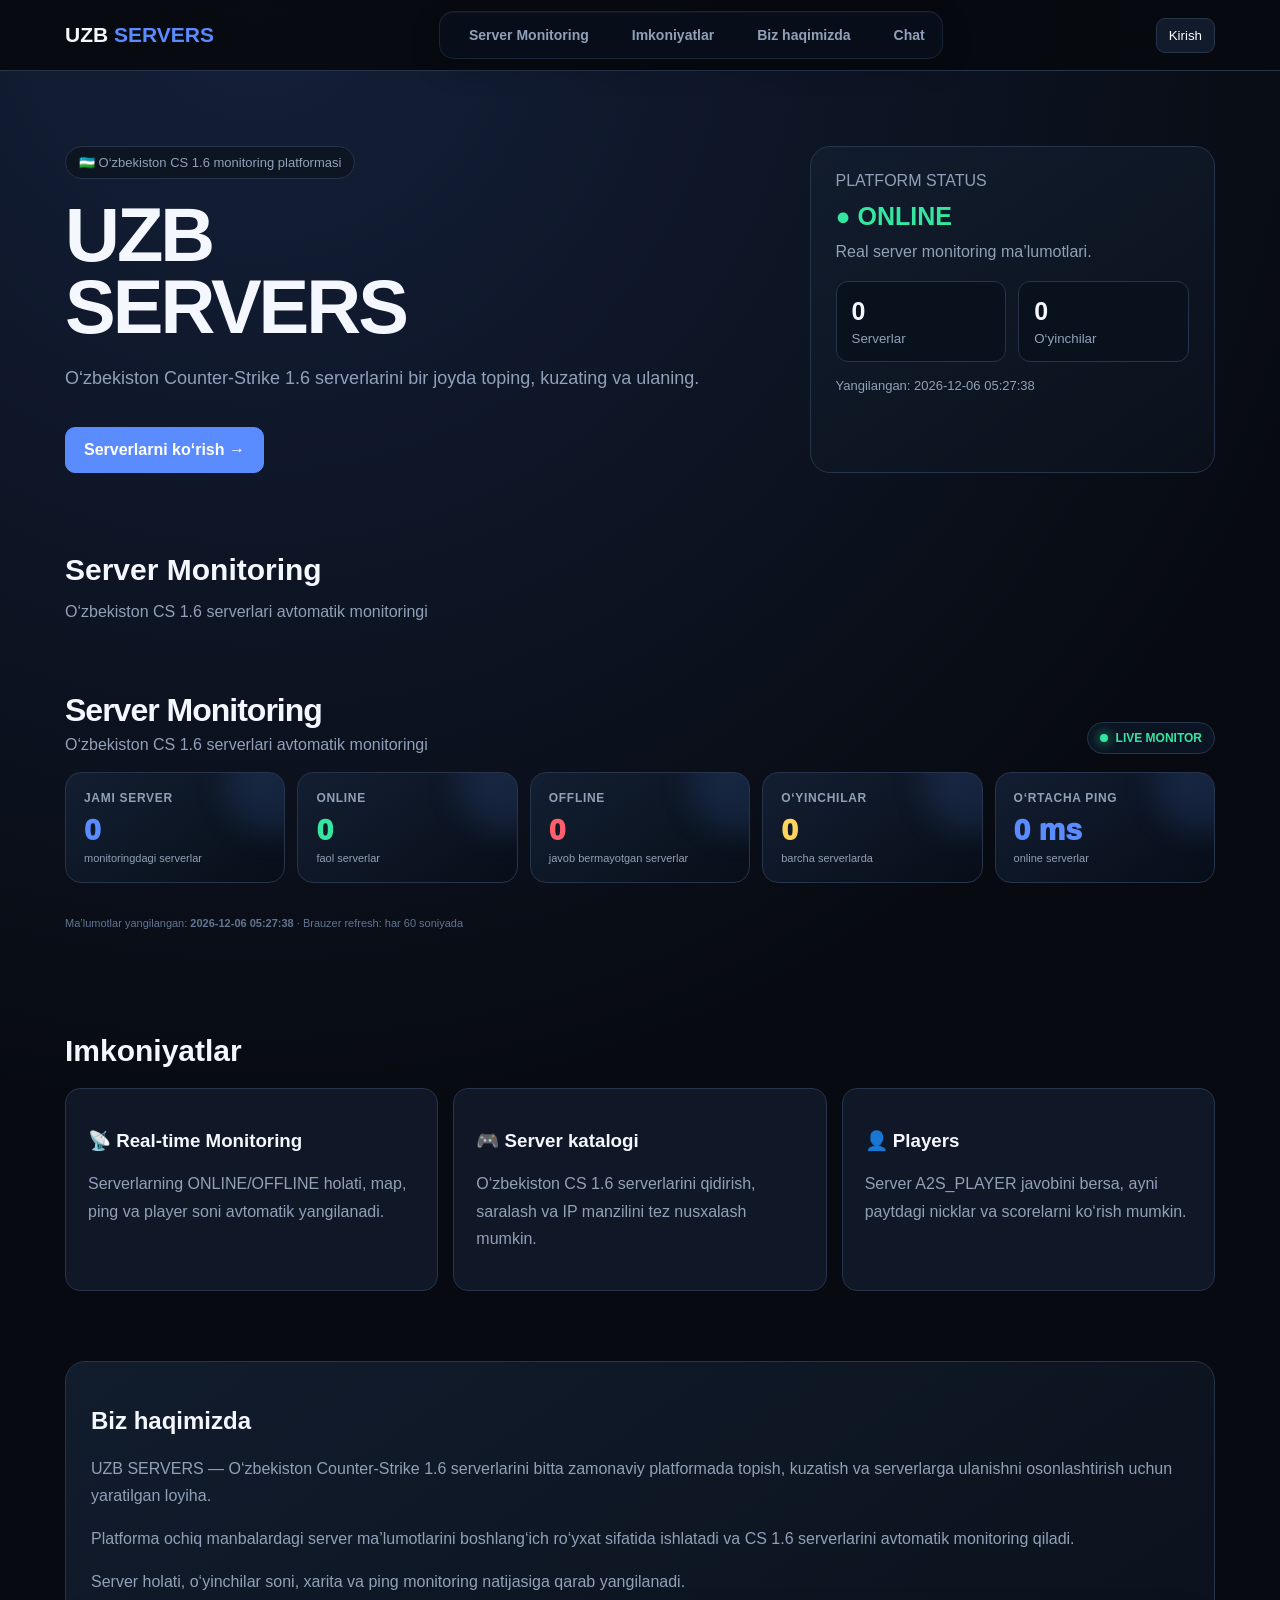
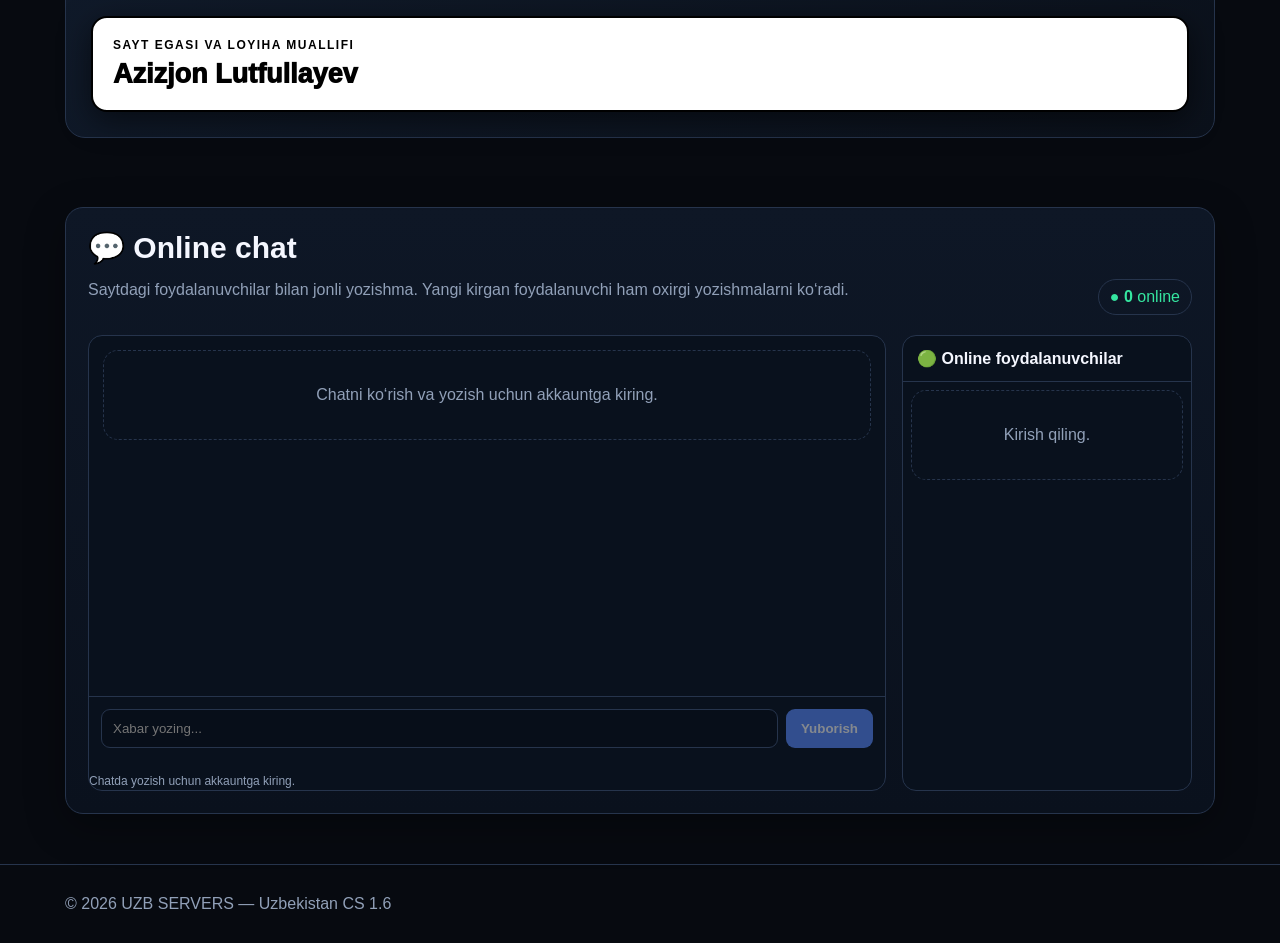
==== commit 9ee21099: "Implement premium navigation and admin panel styles Added premium navigation interface and admin pan" ====
--- a/public/index.html
+++ b/public/index.html
@@ -1097,6 +1097,198 @@
 @media(max-width:700px){.monitor-stats{grid-template-columns:1fr 1fr}.monitor-server-grid{grid-template-columns:1fr}.monitor-top-server{grid-template-columns:1fr}.monitor-title{display:block}.monitor-live{margin-top:12px;display:inline-flex}}
 @media(max-width:450px){.monitor-stats{grid-template-columns:1fr}.monitor-metrics{grid-template-columns:1fr 1fr}}
 
+
+
+/* =====================================================
+   PREMIUM NAVIGATION INTERFACE
+===================================================== */
+.logo-home{
+  display:inline-flex;
+  align-items:center;
+  gap:0;
+  color:inherit;
+  text-decoration:none;
+  position:relative;
+  padding:8px 12px;
+  margin-left:-12px;
+  border-radius:13px;
+  transition:transform .25s ease,background .25s ease,box-shadow .25s ease;
+}
+.logo-home::before{
+  content:"";
+  position:absolute;
+  inset:0;
+  border-radius:13px;
+  background:linear-gradient(135deg,#5b8cff22,#35e6a022,transparent 70%);
+  opacity:0;
+  transform:scale(.92);
+  transition:.25s ease;
+}
+.logo-home::after{
+  content:"";
+  position:absolute;
+  left:12px;
+  right:12px;
+  bottom:4px;
+  height:2px;
+  border-radius:99px;
+  background:linear-gradient(90deg,#5b8cff,#35e6a0);
+  transform:scaleX(0);
+  transform-origin:left;
+  transition:transform .28s ease;
+  box-shadow:0 0 12px #35e6a088;
+}
+.logo-home:hover{
+  transform:translateY(-1px);
+  background:#111b2b88;
+  box-shadow:0 8px 28px #0005,0 0 18px #5b8cff18;
+}
+.logo-home:hover::before{opacity:1;transform:scale(1)}
+.logo-home:hover::after{transform:scaleX(1)}
+.logo-home:active{transform:scale(.97)}
+.logo-home .logo{position:relative;z-index:1}
+
+.nav-premium{
+  position:relative;
+  display:flex;
+  align-items:center;
+  gap:7px;
+  padding:5px;
+  border:1px solid #26344c99;
+  border-radius:15px;
+  background:#09111dcc;
+  box-shadow:inset 0 1px 0 #ffffff08,0 8px 30px #0003;
+}
+.nav-premium a{
+  position:relative;
+  display:inline-flex;
+  align-items:center;
+  justify-content:center;
+  gap:7px;
+  padding:10px 12px;
+  border-radius:10px;
+  color:#91a0b8;
+  font-size:14px;
+  font-weight:700;
+  text-decoration:none;
+  transition:color .2s ease,background .2s ease,transform .2s ease,box-shadow .2s ease;
+  white-space:nowrap;
+}
+.nav-premium a::before{
+  content:"";
+  width:5px;
+  height:5px;
+  border-radius:50%;
+  background:#5b8cff;
+  opacity:0;
+  transform:scale(.3);
+  transition:.2s ease;
+  box-shadow:0 0 10px #5b8cff;
+}
+.nav-premium a:hover,
+.nav-premium a.nav-active{
+  color:#fff;
+  background:linear-gradient(135deg,#172744,#101b2d);
+  box-shadow:inset 0 0 0 1px #3c5c8d66,0 5px 18px #0004;
+  transform:translateY(-1px);
+}
+.nav-premium a:hover::before,
+.nav-premium a.nav-active::before{opacity:1;transform:scale(1)}
+.nav-premium a:active{transform:scale(.97)}
+
+.nav-popover{
+  position:fixed;
+  top:78px;
+  left:50%;
+  width:min(620px,calc(100vw - 30px));
+  transform:translate(-50%,-12px) scale(.97);
+  opacity:0;
+  visibility:hidden;
+  pointer-events:none;
+  z-index:90;
+  padding:18px;
+  border:1px solid #3b5376;
+  border-radius:20px;
+  background:linear-gradient(145deg,#111e33f7,#08111df7);
+  backdrop-filter:blur(20px) saturate(130%);
+  box-shadow:0 25px 80px #000a,0 0 35px #5b8cff12,inset 0 1px 0 #fff0d;
+  transition:opacity .2s ease,transform .25s ease,visibility .2s ease;
+}
+.nav-popover.show{
+  opacity:1;
+  visibility:visible;
+  pointer-events:auto;
+  transform:translate(-50%,0) scale(1);
+}
+.nav-popover::before{
+  content:"";
+  position:absolute;
+  top:-6px;
+  left:var(--arrow-left,50%);
+  width:12px;
+  height:12px;
+  background:#111e33;
+  border-left:1px solid #3b5376;
+  border-top:1px solid #3b5376;
+  transform:rotate(45deg);
+}
+.nav-popover-head{display:flex;align-items:center;justify-content:space-between;gap:15px}
+.nav-popover-title{font-size:19px;font-weight:900;color:#fff}
+.nav-popover-sub{margin-top:5px;color:#91a0b8;font-size:12px;line-height:1.5}
+.nav-popover-icon{width:42px;height:42px;display:grid;place-items:center;border-radius:13px;background:#172744;border:1px solid #30496f;font-size:20px;box-shadow:0 0 18px #5b8cff22}
+.nav-popover-close{border:1px solid #26344c;background:#0b1422;color:#91a0b8;border-radius:10px;width:34px;height:34px;cursor:pointer;font-size:17px;transition:.2s}
+.nav-popover-close:hover{color:#fff;border-color:#5b8cff;background:#162744}
+.nav-popover-body{margin-top:15px;display:grid;grid-template-columns:repeat(2,1fr);gap:10px}
+.nav-pop-card{padding:13px;border:1px solid #26344c;border-radius:13px;background:#09111dcc;transition:.2s}
+.nav-pop-card:hover{border-color:#4b6fa6;transform:translateY(-2px);background:#0d1727}
+.nav-pop-card b{display:block;font-size:13px;color:#fff}
+.nav-pop-card span{display:block;margin-top:5px;font-size:11px;color:#91a0b8;line-height:1.45}
+.nav-pop-action{margin-top:14px;display:flex;justify-content:flex-end;gap:8px}
+.nav-pop-action button{padding:10px 14px;border-radius:10px;border:1px solid #31548c;background:#172744;color:#fff;font-weight:800;cursor:pointer;transition:.2s}
+.nav-pop-action button.primary{background:linear-gradient(135deg,#5b8cff,#4777e8);border-color:#6f99ff;box-shadow:0 7px 22px #5b8cff33}
+.nav-pop-action button:hover{transform:translateY(-1px);filter:brightness(1.08)}
+.nav-pop-backdrop{position:fixed;inset:0;background:#0005;backdrop-filter:blur(2px);z-index:80;opacity:0;visibility:hidden;pointer-events:none;transition:.2s}
+.nav-pop-backdrop.show{opacity:1;visibility:visible;pointer-events:auto}
+
+@media(max-width:950px){
+  .nav-premium{gap:3px}
+  .nav-premium a{padding:9px 9px;font-size:13px}
+}
+@media(max-width:700px){
+  .logo-home{margin-left:0}
+  .nav-premium{display:flex;order:3;width:100%;overflow-x:auto;justify-content:flex-start;border-radius:12px;padding:4px}
+  .nav-premium a{flex:0 0 auto;font-size:12px;padding:9px 11px}
+  .nav-popover{top:132px;width:calc(100vw - 20px);border-radius:17px}
+  .nav-popover-body{grid-template-columns:1fr}
+}
+@media(max-width:450px){
+  .nav-popover{top:145px;padding:14px}
+  .nav-popover-title{font-size:17px}
+  .nav-popover-sub{font-size:11px}
+}
+
+
+
+/* ADMIN PANEL PREMIUM RESTORE */
+.admin-panel-premium{
+  position:relative;
+  overflow:hidden;
+  border-color:#31517e;
+  box-shadow:0 18px 55px #0008, inset 0 1px 0 #5b8cff18;
+}
+.admin-panel-premium::before{
+  content:"";
+  position:absolute;
+  left:0;right:0;top:0;height:2px;
+  background:linear-gradient(90deg,#5b8cff,#35e6a0,#5b8cff);
+  background-size:200% 100%;
+  animation:adminPanelLine 3s linear infinite;
+}
+@keyframes adminPanelLine{0%{background-position:0 0}100%{background-position:200% 0}}
+.admin-panel-premium .section-title{margin-bottom:22px}
+.admin-panel-premium .section-title h2{font-size:30px}
+.admin-panel-premium .auth-btn{box-shadow:0 0 18px #5b8cff22}
+
 </style>
 </head>
 
@@ -1112,32 +1304,18 @@
 
 <div class="container nav">
 
-  <div class="logo">
-    UZB <span>SERVERS</span>
-  </div>
-
-
-  <nav>
-
-    <a href="#servers">
-      Server Monitoring
-    </a>
-
-    <a href="#features">
-      Imkoniyatlar
-    </a>
-
-    <a href="#about">
-      Biz haqimizda
-    </a>
-
-    <a href="#onlineChat">
-      Chat
-    </a>
-
-    <a id="adminNavLink" href="#adminPanel" style="display:none">
-      Admin
-    </a>
+  <a class="logo-home" href="#home" aria-label="UZB SERVERS bosh sahifa">
+    <div class="logo">UZB <span>SERVERS</span></div>
+  </a>
+
+
+  <nav class="nav-premium" aria-label="Asosiy menyu">
+
+    <a href="#servers" data-nav-pop="servers">Server Monitoring</a>
+    <a href="#features" data-nav-pop="features">Imkoniyatlar</a>
+    <a href="#about" data-nav-pop="about">Biz haqimizda</a>
+    <a href="#onlineChat" data-nav-pop="chat">Chat</a>
+    <a id="adminNavLink" href="#adminPanel" data-nav-pop="admin" style="display:none">Admin</a>
 
   </nav>
 
@@ -1189,6 +1367,13 @@
         </button>
 
 
+        <button id="adminMenuButton" style="display:none" onclick="openAdminFromMenu()">
+
+          🛡️ Admin panel
+
+        </button>
+
+
         <button
           onclick="logoutUser()">
 
@@ -1205,13 +1390,31 @@
 </div>
 
 </header>
+
+<div id="navPopBackdrop" class="nav-pop-backdrop"></div>
+<div id="navPopover" class="nav-popover" role="dialog" aria-modal="false" aria-live="polite">
+  <div class="nav-popover-head">
+    <div style="display:flex;align-items:center;gap:12px;min-width:0">
+      <div id="navPopIcon" class="nav-popover-icon">✨</div>
+      <div style="min-width:0">
+        <div id="navPopTitle" class="nav-popover-title">UZB SERVERS</div>
+        <div id="navPopSub" class="nav-popover-sub">Tezkor boshqaruv paneli</div>
+      </div>
+    </div>
+    <button id="navPopClose" class="nav-popover-close" type="button" aria-label="Yopish">✕</button>
+  </div>
+  <div id="navPopBody" class="nav-popover-body"></div>
+  <div class="nav-pop-action">
+    <button id="navPopOpen" class="primary" type="button">Bo‘limni ochish →</button>
+  </div>
+</div>
 
 
 <!-- =====================================================
      MAIN
 ===================================================== -->
 
-<main>
+<main id="home">
 
 
 <!-- =====================================================
@@ -1580,7 +1783,7 @@
      ADMIN PANEL
 ===================================================== -->
 
-<section id="adminPanel" class="container site-panel admin-panel" style="display:none">
+<section id="adminPanel" class="container site-panel admin-panel admin-panel-premium" style="display:none">
 
   <div class="section-title">
     <div>
@@ -2652,6 +2855,20 @@
 
   openProfile();
 
+}
+
+
+function openAdminFromMenu(){
+
+  const dropdown=document.getElementById("userDropdown");
+  if(dropdown) dropdown.classList.remove("show");
+
+  const panel=document.getElementById("adminPanel");
+  if(panel){
+    panel.style.display="block";
+    panel.scrollIntoView({behavior:"smooth",block:"start"});
+  }
+  if(typeof loadAdminPanel === "function") loadAdminPanel();
 }
 
 
@@ -3654,6 +3871,7 @@
   const username = document.getElementById("menuUsername");
   const adminPanel = document.getElementById("adminPanel");
   const adminNavLink = document.getElementById("adminNavLink");
+  const adminMenuButton = document.getElementById("adminMenuButton");
 
   if(user){
     if(loginBtn) loginBtn.style.display = "none";
@@ -3674,10 +3892,12 @@
     if(["admin","gl_admin"].includes(user.role)){
       if(adminPanel) adminPanel.style.display="block";
       if(adminNavLink) adminNavLink.style.display="inline";
+      if(adminMenuButton) adminMenuButton.style.display="block";
       loadAdminPanel();
     }else{
       if(adminPanel) adminPanel.style.display="none";
       if(adminNavLink) adminNavLink.style.display="none";
+      if(adminMenuButton) adminMenuButton.style.display="none";
     }
   }else{
     if(loginBtn) loginBtn.style.display = "inline-block";
@@ -3691,6 +3911,7 @@
     currentUserState = null;
     if(adminPanel) adminPanel.style.display="none";
     if(adminNavLink) adminNavLink.style.display="none";
+    if(adminMenuButton) adminMenuButton.style.display="none";
     loadOnlineUsers();
     loadChat();
   }
@@ -4055,5 +4276,125 @@
   else startDashboard();
 })();
 </script>
+
+
+<script>
+/* =====================================================
+   PREMIUM NAV POP-UP INTERFACE
+===================================================== */
+(function(){
+  const pop = document.getElementById('navPopover');
+  const backdrop = document.getElementById('navPopBackdrop');
+  const title = document.getElementById('navPopTitle');
+  const sub = document.getElementById('navPopSub');
+  const icon = document.getElementById('navPopIcon');
+  const body = document.getElementById('navPopBody');
+  const openBtn = document.getElementById('navPopOpen');
+  const closeBtn = document.getElementById('navPopClose');
+  const logo = document.querySelector('.logo-home');
+  let activeTarget = '';
+  let closeTimer = null;
+
+  const content = {
+    servers:{
+      title:'Server Monitoring', icon:'🎮',
+      sub:'O‘zbekiston CS 1.6 serverlarini real vaqtga yaqin holatda kuzating.',
+      cards:[['ONLINE / OFFLINE','Serverlarning joriy holatini ko‘ring.'],['PLAYERS','Ayni paytdagi o‘yinchilar sonini tekshiring.'],['MAP & PING','Map va ping qiymatlarini bir joyda ko‘ring.'],['LIVE DATA','Monitoring ma’lumotlari avtomatik yangilanadi.']]
+    },
+    features:{
+      title:'Imkoniyatlar', icon:'⚡',
+      sub:'UZB SERVERS platformasining asosiy imkoniyatlari.',
+      cards:[['Real-time Monitoring','Server holati, map, ping va playerlar.'],['Server katalogi','Serverlarni qidirish va saralash.'],['Players','Server javob berganda playerlar ro‘yxatini ko‘rish.'],['IP nusxalash','Ulanish uchun IP manzilini bir bosishda nusxalash.']]
+    },
+    about:{
+      title:'Biz haqimizda', icon:'🇺🇿',
+      sub:'UZB SERVERS loyihasi haqida qisqacha ma’lumot.',
+      cards:[['UZB SERVERS','O‘zbekiston CS 1.6 serverlarini bir joyga jamlaydi.'],['Monitoring','Server holati avtomatik kuzatiladi.'],['Qulay interfeys','Desktop va mobil qurilmalarga moslangan.'],['Loyiha muallifi','Azizjon Lutfullayev.']]
+    },
+    chat:{
+      title:'Online Chat', icon:'💬',
+      sub:'Saytdagi foydalanuvchilar bilan jonli yozishma.',
+      cards:[['Jonli xabarlar','Yangi xabarlar avtomatik yuklanadi.'],['Online foydalanuvchilar','Hozir saytda bo‘lgan foydalanuvchilar ko‘rinadi.'],['Profil','Avatar va foydalanuvchi nomlari ko‘rsatiladi.'],['Xabar tahrirlash','O‘z xabaringizni keyinroq tahrirlashingiz mumkin.']]
+    },
+    admin:{
+      title:'Admin Panel', icon:'🛡️',
+      sub:'Foydalanuvchilar va platforma boshqaruvi.',
+      cards:[['Foydalanuvchilar','Ro‘yxatdan o‘tgan akkauntlarni ko‘rish.'],['Online holat','Foydalanuvchilarning joriy holatini ko‘rish.'],['Role boshqaruvi','Ruxsatlarni boshqarish.'],['Chat boshqaruvi','Platformadagi chat ma’lumotlarini nazorat qilish.']]
+    }
+  };
+
+  function show(target, anchor){
+    const item = content[target];
+    if(!item || !pop) return;
+    activeTarget = target;
+    clearTimeout(closeTimer);
+    title.textContent = item.title;
+    sub.textContent = item.sub;
+    icon.textContent = item.icon;
+    body.innerHTML = item.cards.map(function(card){
+      return '<div class="nav-pop-card"><b>'+card[0]+'</b><span>'+card[1]+'</span></div>';
+    }).join('');
+    document.querySelectorAll('.nav-premium a[data-nav-pop]').forEach(function(a){
+      a.classList.toggle('nav-active', a.dataset.navPop === target);
+    });
+    if(anchor){
+      const rect=anchor.getBoundingClientRect();
+      const center=rect.left + rect.width/2;
+      const min=110, max=window.innerWidth-110;
+      const arrow=Math.max(min,Math.min(max,center));
+      pop.style.setProperty('--arrow-left', arrow+'px');
+    }
+    pop.classList.add('show');
+    backdrop.classList.add('show');
+  }
+
+  function hide(){
+    if(!pop) return;
+    pop.classList.remove('show');
+    backdrop.classList.remove('show');
+    document.querySelectorAll('.nav-premium a.nav-active').forEach(function(a){a.classList.remove('nav-active')});
+    activeTarget='';
+  }
+
+  document.querySelectorAll('.nav-premium a[data-nav-pop]').forEach(function(a){
+    a.addEventListener('click',function(e){
+      e.preventDefault();
+      const target=a.dataset.navPop;
+      if(activeTarget===target && pop.classList.contains('show')){
+        hide();
+        return;
+      }
+      show(target,a);
+    });
+  });
+
+  if(openBtn) openBtn.addEventListener('click',function(){
+    if(!activeTarget) return;
+    hide();
+    const target=document.getElementById(activeTarget==='servers'?'servers':activeTarget==='features'?'features':activeTarget==='about'?'about':activeTarget==='chat'?'onlineChat':'adminPanel');
+    if(target) target.scrollIntoView({behavior:'smooth',block:'start'});
+  });
+  if(closeBtn) closeBtn.addEventListener('click',hide);
+  if(backdrop) backdrop.addEventListener('click',hide);
+  document.addEventListener('keydown',function(e){if(e.key==='Escape') hide();});
+
+  if(logo){
+    logo.addEventListener('click',function(e){
+      e.preventDefault();
+      hide();
+      window.scrollTo({top:0,behavior:'smooth'});
+      history.replaceState(null,'','#home');
+    });
+  }
+
+  window.addEventListener('resize',function(){
+    if(pop.classList.contains('show')){
+      const active=document.querySelector('.nav-premium a[data-nav-pop="'+activeTarget+'"]');
+      if(active) show(activeTarget,active);
+    }
+  });
+})();
+</script>
+
 </body>
 </html>
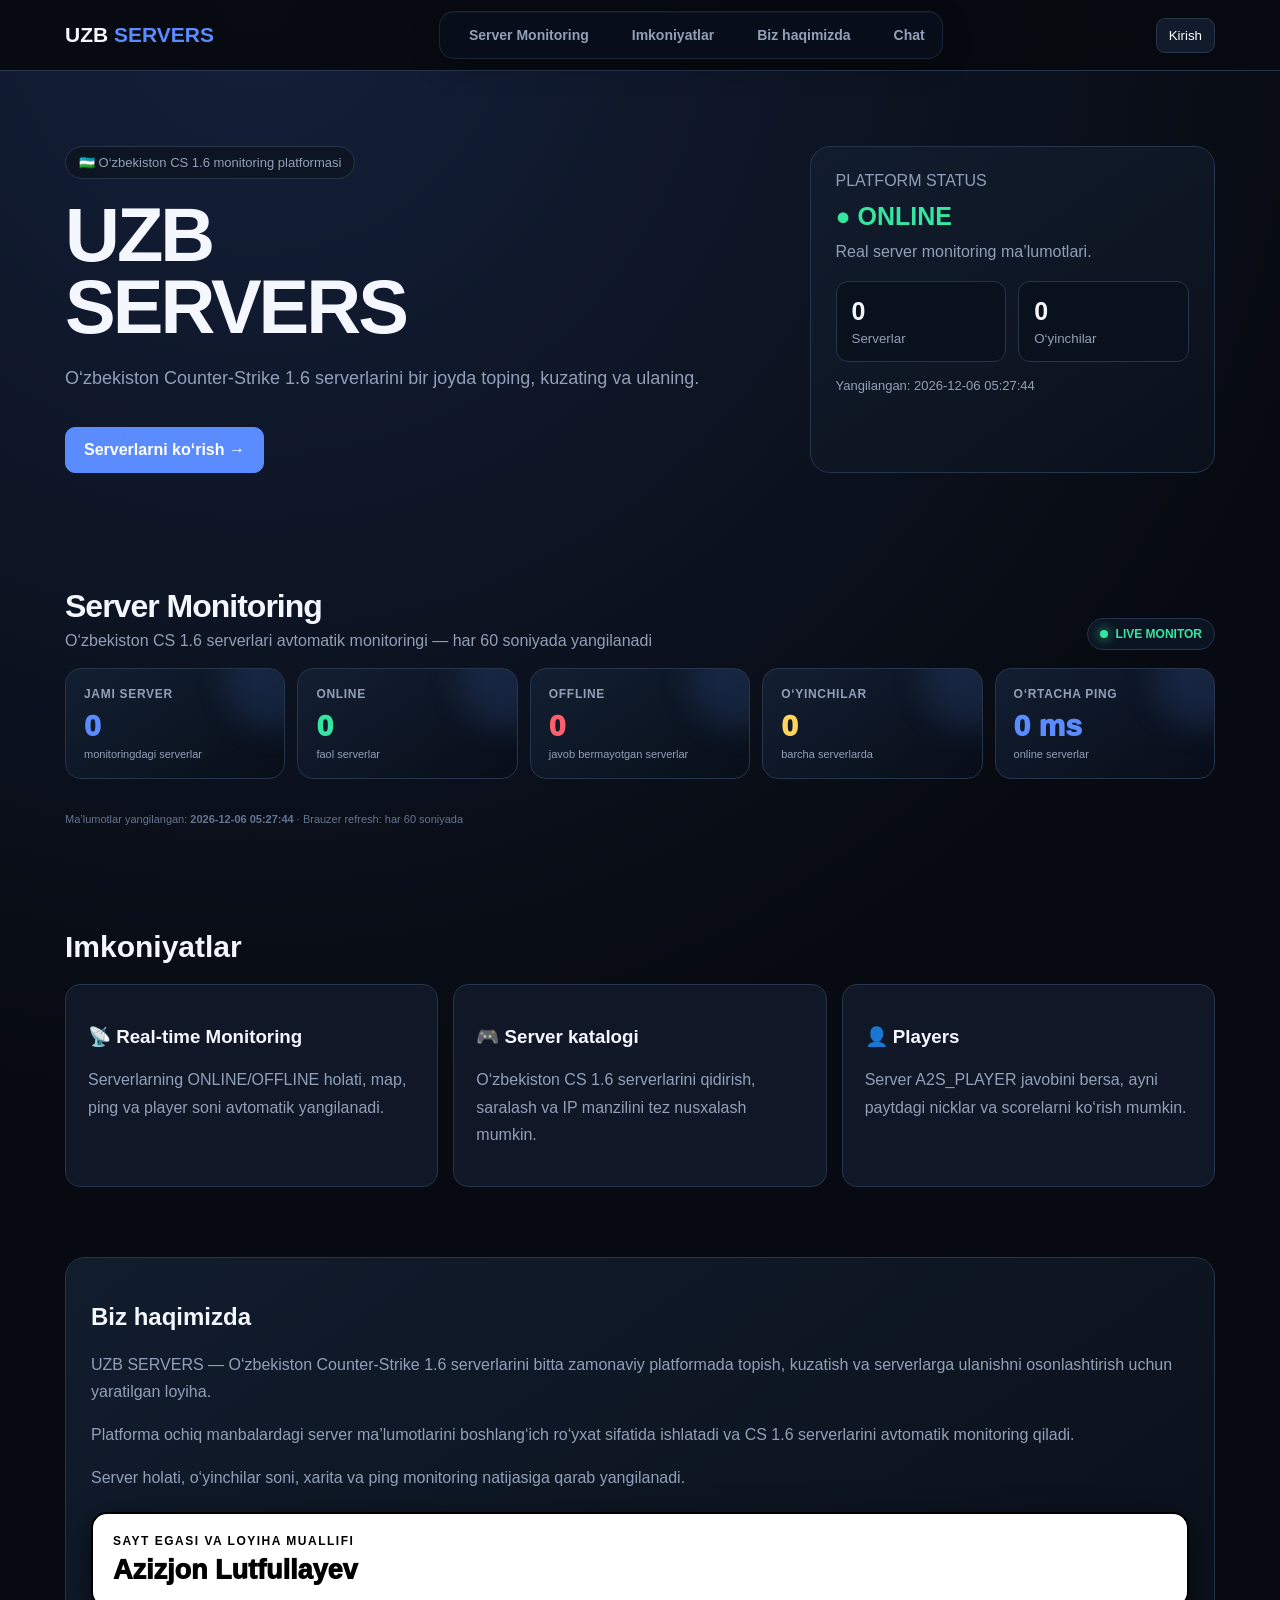
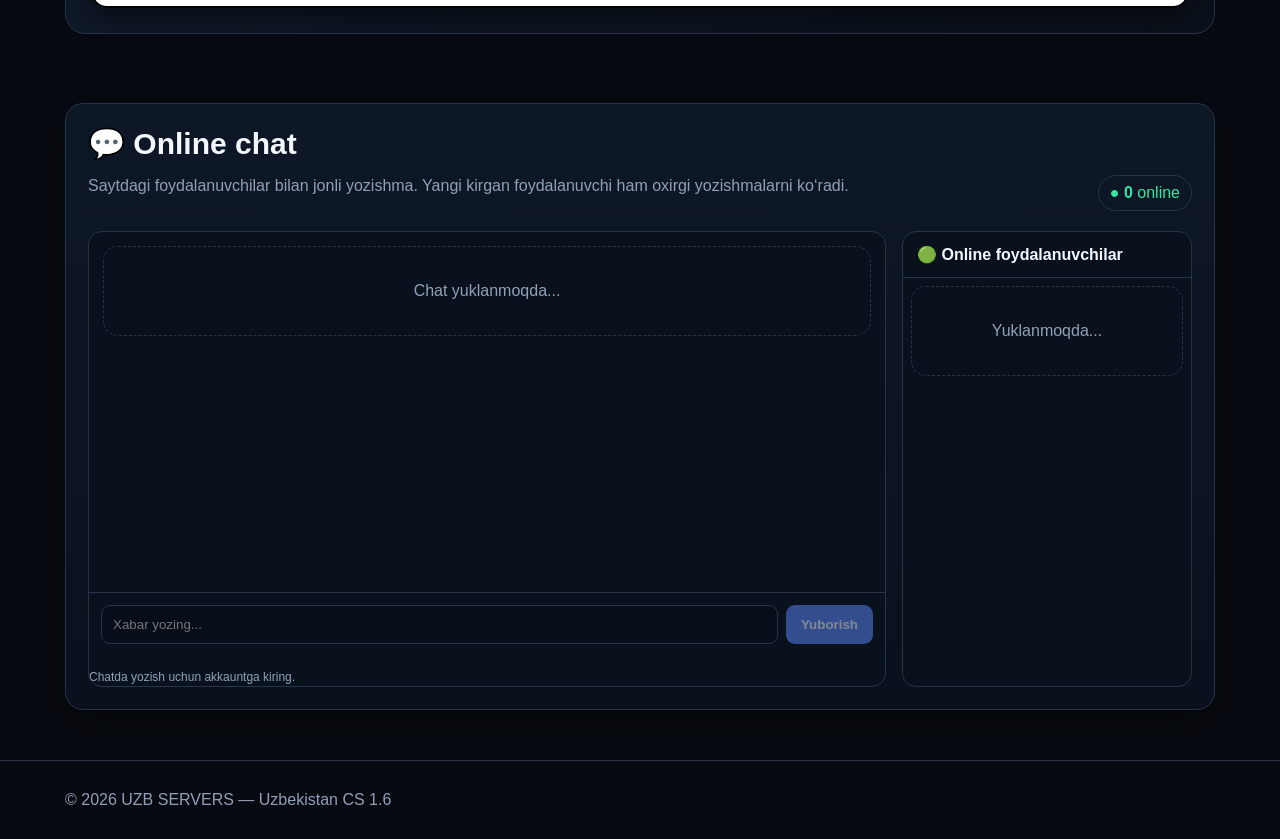
==== commit 1e62198f: "Update index.html" ====
--- a/public/index.html
+++ b/public/index.html
@@ -1540,55 +1540,6 @@
   id="servers"
   class="container">
 
-
-  <div class="section-title">
-
-    <div>
-
-      <h2>
-        Server Monitoring
-      </h2>
-
-      <p>
-        O‘zbekiston CS 1.6 serverlari avtomatik monitoringi
-      </p>
-
-    </div>
-
-
-    <div class="controls">
-
-      <input
-        id="search"
-        class="search"
-        placeholder="Server qidirish...">
-
-
-      <select
-        id="sort"
-        class="sort">
-
-        <option value="online">
-          ONLINE birinchi
-        </option>
-
-        <option value="players">
-          Playerlar bo‘yicha
-        </option>
-
-        <option value="ping">
-          Ping bo‘yicha
-        </option>
-
-        <option value="name">
-          Nom bo‘yicha
-        </option>
-
-      </select>
-
-    </div>
-
-  </div>
 
 
   <div id="uzbMonitorDashboard"></div>
@@ -4046,10 +3997,7 @@
   har 60 sekundda yangilanadi.
 */
 
-setInterval(
-  load,
-  60000
-);
+setInterval(load, 60000);
 
 </script>
 
@@ -4148,7 +4096,7 @@
         <div class="monitor-title">
           <div>
             <h2>Server Monitoring</h2>
-            <p>O‘zbekiston CS 1.6 serverlari avtomatik monitoringi</p>
+            <p>O‘zbekiston CS 1.6 serverlari avtomatik monitoringi — har 60 soniyada yangilanadi</p>
           </div>
           <div class="monitor-live"><span class="monitor-live-dot"></span> LIVE MONITOR</div>
         </div>
